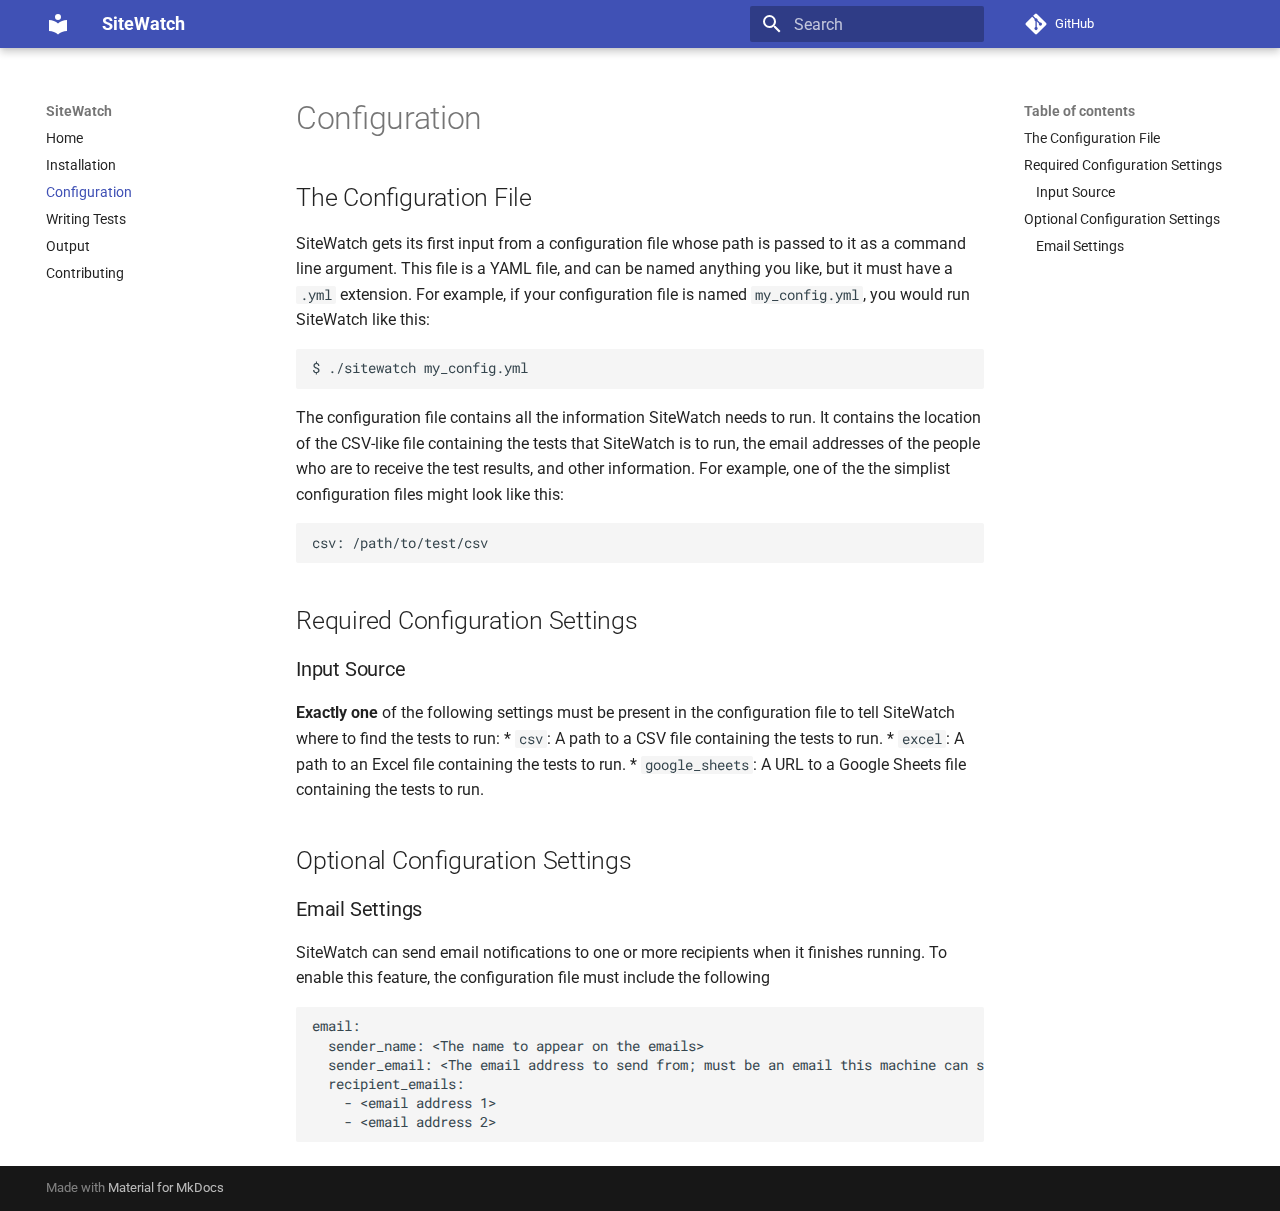
==== configuration/index.html @ 79266479 "Deployed 06c7267 with MkDocs version: 1.4.3" ====
<!doctype html>
<html lang="en" class="no-js">
  <head>
    
      <meta charset="utf-8">
      <meta name="viewport" content="width=device-width,initial-scale=1">
      
        <meta name="description" content="Documentation for SiteWatch">
      
      
      
      
        <link rel="prev" href="../installation/">
      
      
        <link rel="next" href="../writing-test-data/">
      
      <link rel="icon" href="../assets/images/favicon.png">
      <meta name="generator" content="mkdocs-1.4.3, mkdocs-material-9.1.15">
    
    
      
        <title>Configuration - SiteWatch</title>
      
    
    
      <link rel="stylesheet" href="../assets/stylesheets/main.26e3688c.min.css">
      
      

    
    
    
      
        
        
        <link rel="preconnect" href="https://fonts.gstatic.com" crossorigin>
        <link rel="stylesheet" href="https://fonts.googleapis.com/css?family=Roboto:300,300i,400,400i,700,700i%7CRoboto+Mono:400,400i,700,700i&display=fallback">
        <style>:root{--md-text-font:"Roboto";--md-code-font:"Roboto Mono"}</style>
      
    
    
      <link rel="stylesheet" href="../css/extra.css">
    
    <script>__md_scope=new URL("..",location),__md_hash=e=>[...e].reduce((e,_)=>(e<<5)-e+_.charCodeAt(0),0),__md_get=(e,_=localStorage,t=__md_scope)=>JSON.parse(_.getItem(t.pathname+"."+e)),__md_set=(e,_,t=localStorage,a=__md_scope)=>{try{t.setItem(a.pathname+"."+e,JSON.stringify(_))}catch(e){}}</script>
    
      

    
    
    
  </head>
  
  
    <body dir="ltr">
  
    
    
      <script>var palette=__md_get("__palette");if(palette&&"object"==typeof palette.color)for(var key of Object.keys(palette.color))document.body.setAttribute("data-md-color-"+key,palette.color[key])</script>
    
    <input class="md-toggle" data-md-toggle="drawer" type="checkbox" id="__drawer" autocomplete="off">
    <input class="md-toggle" data-md-toggle="search" type="checkbox" id="__search" autocomplete="off">
    <label class="md-overlay" for="__drawer"></label>
    <div data-md-component="skip">
      
        
        <a href="#the-configuration-file" class="md-skip">
          Skip to content
        </a>
      
    </div>
    <div data-md-component="announce">
      
    </div>
    
    
      

  

<header class="md-header md-header--shadow" data-md-component="header">
  <nav class="md-header__inner md-grid" aria-label="Header">
    <a href=".." title="SiteWatch" class="md-header__button md-logo" aria-label="SiteWatch" data-md-component="logo">
      
  
  <svg xmlns="http://www.w3.org/2000/svg" viewBox="0 0 24 24"><path d="M12 8a3 3 0 0 0 3-3 3 3 0 0 0-3-3 3 3 0 0 0-3 3 3 3 0 0 0 3 3m0 3.54C9.64 9.35 6.5 8 3 8v11c3.5 0 6.64 1.35 9 3.54 2.36-2.19 5.5-3.54 9-3.54V8c-3.5 0-6.64 1.35-9 3.54Z"/></svg>

    </a>
    <label class="md-header__button md-icon" for="__drawer">
      <svg xmlns="http://www.w3.org/2000/svg" viewBox="0 0 24 24"><path d="M3 6h18v2H3V6m0 5h18v2H3v-2m0 5h18v2H3v-2Z"/></svg>
    </label>
    <div class="md-header__title" data-md-component="header-title">
      <div class="md-header__ellipsis">
        <div class="md-header__topic">
          <span class="md-ellipsis">
            SiteWatch
          </span>
        </div>
        <div class="md-header__topic" data-md-component="header-topic">
          <span class="md-ellipsis">
            
              Configuration
            
          </span>
        </div>
      </div>
    </div>
    
    
    
      <label class="md-header__button md-icon" for="__search">
        <svg xmlns="http://www.w3.org/2000/svg" viewBox="0 0 24 24"><path d="M9.5 3A6.5 6.5 0 0 1 16 9.5c0 1.61-.59 3.09-1.56 4.23l.27.27h.79l5 5-1.5 1.5-5-5v-.79l-.27-.27A6.516 6.516 0 0 1 9.5 16 6.5 6.5 0 0 1 3 9.5 6.5 6.5 0 0 1 9.5 3m0 2C7 5 5 7 5 9.5S7 14 9.5 14 14 12 14 9.5 12 5 9.5 5Z"/></svg>
      </label>
      <div class="md-search" data-md-component="search" role="dialog">
  <label class="md-search__overlay" for="__search"></label>
  <div class="md-search__inner" role="search">
    <form class="md-search__form" name="search">
      <input type="text" class="md-search__input" name="query" aria-label="Search" placeholder="Search" autocapitalize="off" autocorrect="off" autocomplete="off" spellcheck="false" data-md-component="search-query" required>
      <label class="md-search__icon md-icon" for="__search">
        <svg xmlns="http://www.w3.org/2000/svg" viewBox="0 0 24 24"><path d="M9.5 3A6.5 6.5 0 0 1 16 9.5c0 1.61-.59 3.09-1.56 4.23l.27.27h.79l5 5-1.5 1.5-5-5v-.79l-.27-.27A6.516 6.516 0 0 1 9.5 16 6.5 6.5 0 0 1 3 9.5 6.5 6.5 0 0 1 9.5 3m0 2C7 5 5 7 5 9.5S7 14 9.5 14 14 12 14 9.5 12 5 9.5 5Z"/></svg>
        <svg xmlns="http://www.w3.org/2000/svg" viewBox="0 0 24 24"><path d="M20 11v2H8l5.5 5.5-1.42 1.42L4.16 12l7.92-7.92L13.5 5.5 8 11h12Z"/></svg>
      </label>
      <nav class="md-search__options" aria-label="Search">
        
        <button type="reset" class="md-search__icon md-icon" title="Clear" aria-label="Clear" tabindex="-1">
          <svg xmlns="http://www.w3.org/2000/svg" viewBox="0 0 24 24"><path d="M19 6.41 17.59 5 12 10.59 6.41 5 5 6.41 10.59 12 5 17.59 6.41 19 12 13.41 17.59 19 19 17.59 13.41 12 19 6.41Z"/></svg>
        </button>
      </nav>
      
    </form>
    <div class="md-search__output">
      <div class="md-search__scrollwrap" data-md-scrollfix>
        <div class="md-search-result" data-md-component="search-result">
          <div class="md-search-result__meta">
            Initializing search
          </div>
          <ol class="md-search-result__list" role="presentation"></ol>
        </div>
      </div>
    </div>
  </div>
</div>
    
    
      <div class="md-header__source">
        <a href="https://github.com/digitalutsc/site_watch/tree/gh-pages" title="Go to repository" class="md-source" data-md-component="source">
  <div class="md-source__icon md-icon">
    
    <svg xmlns="http://www.w3.org/2000/svg" viewBox="0 0 448 512"><!--! Font Awesome Free 6.4.0 by @fontawesome - https://fontawesome.com License - https://fontawesome.com/license/free (Icons: CC BY 4.0, Fonts: SIL OFL 1.1, Code: MIT License) Copyright 2023 Fonticons, Inc.--><path d="M439.55 236.05 244 40.45a28.87 28.87 0 0 0-40.81 0l-40.66 40.63 51.52 51.52c27.06-9.14 52.68 16.77 43.39 43.68l49.66 49.66c34.23-11.8 61.18 31 35.47 56.69-26.49 26.49-70.21-2.87-56-37.34L240.22 199v121.85c25.3 12.54 22.26 41.85 9.08 55a34.34 34.34 0 0 1-48.55 0c-17.57-17.6-11.07-46.91 11.25-56v-123c-20.8-8.51-24.6-30.74-18.64-45L142.57 101 8.45 235.14a28.86 28.86 0 0 0 0 40.81l195.61 195.6a28.86 28.86 0 0 0 40.8 0l194.69-194.69a28.86 28.86 0 0 0 0-40.81z"/></svg>
  </div>
  <div class="md-source__repository">
    GitHub
  </div>
</a>
      </div>
    
  </nav>
  
</header>
    
    <div class="md-container" data-md-component="container">
      
      
        
          
        
      
      <main class="md-main" data-md-component="main">
        <div class="md-main__inner md-grid">
          
            
              
              <div class="md-sidebar md-sidebar--primary" data-md-component="sidebar" data-md-type="navigation" >
                <div class="md-sidebar__scrollwrap">
                  <div class="md-sidebar__inner">
                    


<nav class="md-nav md-nav--primary" aria-label="Navigation" data-md-level="0">
  <label class="md-nav__title" for="__drawer">
    <a href=".." title="SiteWatch" class="md-nav__button md-logo" aria-label="SiteWatch" data-md-component="logo">
      
  
  <svg xmlns="http://www.w3.org/2000/svg" viewBox="0 0 24 24"><path d="M12 8a3 3 0 0 0 3-3 3 3 0 0 0-3-3 3 3 0 0 0-3 3 3 3 0 0 0 3 3m0 3.54C9.64 9.35 6.5 8 3 8v11c3.5 0 6.64 1.35 9 3.54 2.36-2.19 5.5-3.54 9-3.54V8c-3.5 0-6.64 1.35-9 3.54Z"/></svg>

    </a>
    SiteWatch
  </label>
  
    <div class="md-nav__source">
      <a href="https://github.com/digitalutsc/site_watch/tree/gh-pages" title="Go to repository" class="md-source" data-md-component="source">
  <div class="md-source__icon md-icon">
    
    <svg xmlns="http://www.w3.org/2000/svg" viewBox="0 0 448 512"><!--! Font Awesome Free 6.4.0 by @fontawesome - https://fontawesome.com License - https://fontawesome.com/license/free (Icons: CC BY 4.0, Fonts: SIL OFL 1.1, Code: MIT License) Copyright 2023 Fonticons, Inc.--><path d="M439.55 236.05 244 40.45a28.87 28.87 0 0 0-40.81 0l-40.66 40.63 51.52 51.52c27.06-9.14 52.68 16.77 43.39 43.68l49.66 49.66c34.23-11.8 61.18 31 35.47 56.69-26.49 26.49-70.21-2.87-56-37.34L240.22 199v121.85c25.3 12.54 22.26 41.85 9.08 55a34.34 34.34 0 0 1-48.55 0c-17.57-17.6-11.07-46.91 11.25-56v-123c-20.8-8.51-24.6-30.74-18.64-45L142.57 101 8.45 235.14a28.86 28.86 0 0 0 0 40.81l195.61 195.6a28.86 28.86 0 0 0 40.8 0l194.69-194.69a28.86 28.86 0 0 0 0-40.81z"/></svg>
  </div>
  <div class="md-source__repository">
    GitHub
  </div>
</a>
    </div>
  
  <ul class="md-nav__list" data-md-scrollfix>
    
      
      
      

  
  
  
    <li class="md-nav__item">
      <a href=".." class="md-nav__link">
        Home
      </a>
    </li>
  

    
      
      
      

  
  
  
    <li class="md-nav__item">
      <a href="../installation/" class="md-nav__link">
        Installation
      </a>
    </li>
  

    
      
      
      

  
  
    
  
  
    <li class="md-nav__item md-nav__item--active">
      
      <input class="md-nav__toggle md-toggle" type="checkbox" id="__toc">
      
      
      
        <label class="md-nav__link md-nav__link--active" for="__toc">
          Configuration
          <span class="md-nav__icon md-icon"></span>
        </label>
      
      <a href="./" class="md-nav__link md-nav__link--active">
        Configuration
      </a>
      
        

<nav class="md-nav md-nav--secondary" aria-label="Table of contents">
  
  
  
  
    <label class="md-nav__title" for="__toc">
      <span class="md-nav__icon md-icon"></span>
      Table of contents
    </label>
    <ul class="md-nav__list" data-md-component="toc" data-md-scrollfix>
      
        <li class="md-nav__item">
  <a href="#the-configuration-file" class="md-nav__link">
    The Configuration File
  </a>
  
</li>
      
        <li class="md-nav__item">
  <a href="#required-configuration-settings" class="md-nav__link">
    Required Configuration Settings
  </a>
  
    <nav class="md-nav" aria-label="Required Configuration Settings">
      <ul class="md-nav__list">
        
          <li class="md-nav__item">
  <a href="#input-source" class="md-nav__link">
    Input Source
  </a>
  
</li>
        
      </ul>
    </nav>
  
</li>
      
        <li class="md-nav__item">
  <a href="#optional-configuration-settings" class="md-nav__link">
    Optional Configuration Settings
  </a>
  
    <nav class="md-nav" aria-label="Optional Configuration Settings">
      <ul class="md-nav__list">
        
          <li class="md-nav__item">
  <a href="#email-settings" class="md-nav__link">
    Email Settings
  </a>
  
</li>
        
      </ul>
    </nav>
  
</li>
      
    </ul>
  
</nav>
      
    </li>
  

    
      
      
      

  
  
  
    <li class="md-nav__item">
      <a href="../writing-test-data/" class="md-nav__link">
        Writing Tests
      </a>
    </li>
  

    
      
      
      

  
  
  
    <li class="md-nav__item">
      <a href="../output/" class="md-nav__link">
        Output
      </a>
    </li>
  

    
      
      
      

  
  
  
    <li class="md-nav__item">
      <a href="../contributing/" class="md-nav__link">
        Contributing
      </a>
    </li>
  

    
  </ul>
</nav>
                  </div>
                </div>
              </div>
            
            
              
              <div class="md-sidebar md-sidebar--secondary" data-md-component="sidebar" data-md-type="toc" >
                <div class="md-sidebar__scrollwrap">
                  <div class="md-sidebar__inner">
                    

<nav class="md-nav md-nav--secondary" aria-label="Table of contents">
  
  
  
  
    <label class="md-nav__title" for="__toc">
      <span class="md-nav__icon md-icon"></span>
      Table of contents
    </label>
    <ul class="md-nav__list" data-md-component="toc" data-md-scrollfix>
      
        <li class="md-nav__item">
  <a href="#the-configuration-file" class="md-nav__link">
    The Configuration File
  </a>
  
</li>
      
        <li class="md-nav__item">
  <a href="#required-configuration-settings" class="md-nav__link">
    Required Configuration Settings
  </a>
  
    <nav class="md-nav" aria-label="Required Configuration Settings">
      <ul class="md-nav__list">
        
          <li class="md-nav__item">
  <a href="#input-source" class="md-nav__link">
    Input Source
  </a>
  
</li>
        
      </ul>
    </nav>
  
</li>
      
        <li class="md-nav__item">
  <a href="#optional-configuration-settings" class="md-nav__link">
    Optional Configuration Settings
  </a>
  
    <nav class="md-nav" aria-label="Optional Configuration Settings">
      <ul class="md-nav__list">
        
          <li class="md-nav__item">
  <a href="#email-settings" class="md-nav__link">
    Email Settings
  </a>
  
</li>
        
      </ul>
    </nav>
  
</li>
      
    </ul>
  
</nav>
                  </div>
                </div>
              </div>
            
          
          
            <div class="md-content" data-md-component="content">
              <article class="md-content__inner md-typeset">
                
                  

  
  


  <h1>Configuration</h1>

<h2 id="the-configuration-file">The Configuration File</h2>
<p>SiteWatch gets its first input from a configuration file whose path is passed to it as a command line argument. This file is a YAML file, and can be named anything you like, but it must have a <code>.yml</code> extension. For example, if your configuration file is named <code>my_config.yml</code>, you would run SiteWatch like this:</p>
<pre><code class="language-bash">$ ./sitewatch my_config.yml
</code></pre>
<p>The configuration file contains all the information SiteWatch needs to run. It contains the location of the CSV-like file containing the tests that SiteWatch is to run, the email addresses of the people who are to receive the test results, and other information. For example, one of the the simplist configuration files might look like this:</p>
<pre><code class="language-yaml">csv: /path/to/test/csv
</code></pre>
<h2 id="required-configuration-settings">Required Configuration Settings</h2>
<h3 id="input-source">Input Source</h3>
<p><strong>Exactly one</strong> of the following settings must be present in the configuration file to tell SiteWatch where to find the tests to run:
* <code>csv</code>: A path to a CSV file containing the tests to run.
* <code>excel</code>: A path to an Excel file containing the tests to run.
* <code>google_sheets</code>: A URL to a Google Sheets file containing the tests to run.</p>
<h2 id="optional-configuration-settings">Optional Configuration Settings</h2>
<h3 id="email-settings">Email Settings</h3>
<p>SiteWatch can send email notifications to one or more recipients when it finishes running. To enable this feature, the configuration file must include the following</p>
<pre><code class="language-yaml">email:
  sender_name: &lt;The name to appear on the emails&gt;
  sender_email: &lt;The email address to send from; must be an email this machine can send from&gt;
  recipient_emails: 
    - &lt;email address 1&gt;
    - &lt;email address 2&gt;
</code></pre>





                
              </article>
            </div>
          
          
        </div>
        
      </main>
      
        <footer class="md-footer">
  
  <div class="md-footer-meta md-typeset">
    <div class="md-footer-meta__inner md-grid">
      <div class="md-copyright">
  
  
    Made with
    <a href="https://squidfunk.github.io/mkdocs-material/" target="_blank" rel="noopener">
      Material for MkDocs
    </a>
  
</div>
      
    </div>
  </div>
</footer>
      
    </div>
    <div class="md-dialog" data-md-component="dialog">
      <div class="md-dialog__inner md-typeset"></div>
    </div>
    
    <script id="__config" type="application/json">{"base": "..", "features": [], "search": "../assets/javascripts/workers/search.208ed371.min.js", "translations": {"clipboard.copied": "Copied to clipboard", "clipboard.copy": "Copy to clipboard", "search.result.more.one": "1 more on this page", "search.result.more.other": "# more on this page", "search.result.none": "No matching documents", "search.result.one": "1 matching document", "search.result.other": "# matching documents", "search.result.placeholder": "Type to start searching", "search.result.term.missing": "Missing", "select.version": "Select version"}}</script>
    
    
      <script src="../assets/javascripts/bundle.b4d07000.min.js"></script>
      
    
  </body>
</html>
---- assets/stylesheets/main.26e3688c.min.css ----
@charset "UTF-8";html{-webkit-text-size-adjust:none;-moz-text-size-adjust:none;text-size-adjust:none;box-sizing:border-box}*,:after,:before{box-sizing:inherit}@media (prefers-reduced-motion){*,:after,:before{transition:none!important}}body{margin:0}a,button,input,label{-webkit-tap-highlight-color:transparent}a{color:inherit;text-decoration:none}hr{border:0;box-sizing:initial;display:block;height:.05rem;overflow:visible;padding:0}small{font-size:80%}sub,sup{line-height:1em}img{border-style:none}table{border-collapse:initial;border-spacing:0}td,th{font-weight:400;vertical-align:top}button{background:#0000;border:0;font-family:inherit;font-size:inherit;margin:0;padding:0}input{border:0;outline:none}:root{--md-primary-fg-color:#4051b5;--md-primary-fg-color--light:#5d6cc0;--md-primary-fg-color--dark:#303fa1;--md-primary-bg-color:#fff;--md-primary-bg-color--light:#ffffffb3;--md-accent-fg-color:#526cfe;--md-accent-fg-color--transparent:#526cfe1a;--md-accent-bg-color:#fff;--md-accent-bg-color--light:#ffffffb3}[data-md-color-scheme=default]{color-scheme:light}[data-md-color-scheme=default] img[src$="#gh-dark-mode-only"],[data-md-color-scheme=default] img[src$="#only-dark"]{display:none}:root,[data-md-color-scheme=default]{--md-default-fg-color:#000000de;--md-default-fg-color--light:#0000008a;--md-default-fg-color--lighter:#00000052;--md-default-fg-color--lightest:#00000012;--md-default-bg-color:#fff;--md-default-bg-color--light:#ffffffb3;--md-default-bg-color--lighter:#ffffff4d;--md-default-bg-color--lightest:#ffffff1f;--md-code-fg-color:#36464e;--md-code-bg-color:#f5f5f5;--md-code-hl-color:#ffff0080;--md-code-hl-number-color:#d52a2a;--md-code-hl-special-color:#db1457;--md-code-hl-function-color:#a846b9;--md-code-hl-constant-color:#6e59d9;--md-code-hl-keyword-color:#3f6ec6;--md-code-hl-string-color:#1c7d4d;--md-code-hl-name-color:var(--md-code-fg-color);--md-code-hl-operator-color:var(--md-default-fg-color--light);--md-code-hl-punctuation-color:var(--md-default-fg-color--light);--md-code-hl-comment-color:var(--md-default-fg-color--light);--md-code-hl-generic-color:var(--md-default-fg-color--light);--md-code-hl-variable-color:var(--md-default-fg-color--light);--md-typeset-color:var(--md-default-fg-color);--md-typeset-a-color:var(--md-primary-fg-color);--md-typeset-mark-color:#ffff0080;--md-typeset-del-color:#f5503d26;--md-typeset-ins-color:#0bd57026;--md-typeset-kbd-color:#fafafa;--md-typeset-kbd-accent-color:#fff;--md-typeset-kbd-border-color:#b8b8b8;--md-typeset-table-color:#0000001f;--md-typeset-table-color--light:rgba(0,0,0,.035);--md-admonition-fg-color:var(--md-default-fg-color);--md-admonition-bg-color:var(--md-default-bg-color);--md-warning-fg-color:#000000de;--md-warning-bg-color:#ff9;--md-footer-fg-color:#fff;--md-footer-fg-color--light:#ffffffb3;--md-footer-fg-color--lighter:#ffffff73;--md-footer-bg-color:#000000de;--md-footer-bg-color--dark:#00000052;--md-shadow-z1:0 0.2rem 0.5rem #0000000d,0 0 0.05rem #0000001a;--md-shadow-z2:0 0.2rem 0.5rem #0000001a,0 0 0.05rem #00000040;--md-shadow-z3:0 0.2rem 0.5rem #0003,0 0 0.05rem #00000059}.md-icon svg{fill:currentcolor;display:block;height:1.2rem;width:1.2rem}body{-webkit-font-smoothing:antialiased;-moz-osx-font-smoothing:grayscale;--md-text-font-family:var(--md-text-font,_),-apple-system,BlinkMacSystemFont,Helvetica,Arial,sans-serif;--md-code-font-family:var(--md-code-font,_),SFMono-Regular,Consolas,Menlo,monospace}aside,body,input{font-feature-settings:"kern","liga";color:var(--md-typeset-color);font-family:var(--md-text-font-family)}code,kbd,pre{font-feature-settings:"kern";font-family:var(--md-code-font-family)}:root{--md-typeset-table-sort-icon:url('data:image/svg+xml;charset=utf-8,<svg xmlns="http://www.w3.org/2000/svg" viewBox="0 0 24 24"><path d="m18 21-4-4h3V7h-3l4-4 4 4h-3v10h3M2 19v-2h10v2M2 13v-2h7v2M2 7V5h4v2H2Z"/></svg>');--md-typeset-table-sort-icon--asc:url('data:image/svg+xml;charset=utf-8,<svg xmlns="http://www.w3.org/2000/svg" viewBox="0 0 24 24"><path d="M19 17h3l-4 4-4-4h3V3h2M2 17h10v2H2M6 5v2H2V5m0 6h7v2H2v-2Z"/></svg>');--md-typeset-table-sort-icon--desc:url('data:image/svg+xml;charset=utf-8,<svg xmlns="http://www.w3.org/2000/svg" viewBox="0 0 24 24"><path d="M19 7h3l-4-4-4 4h3v14h2M2 17h10v2H2M6 5v2H2V5m0 6h7v2H2v-2Z"/></svg>')}.md-typeset{-webkit-print-color-adjust:exact;color-adjust:exact;font-size:.8rem;line-height:1.6}@media print{.md-typeset{font-size:.68rem}}.md-typeset blockquote,.md-typeset dl,.md-typeset figure,.md-typeset ol,.md-typeset pre,.md-typeset ul{margin-bottom:1em;margin-top:1em}.md-typeset h1{color:var(--md-default-fg-color--light);font-size:2em;line-height:1.3;margin:0 0 1.25em}.md-typeset h1,.md-typeset h2{font-weight:300;letter-spacing:-.01em}.md-typeset h2{font-size:1.5625em;line-height:1.4;margin:1.6em 0 .64em}.md-typeset h3{font-size:1.25em;font-weight:400;letter-spacing:-.01em;line-height:1.5;margin:1.6em 0 .8em}.md-typeset h2+h3{margin-top:.8em}.md-typeset h4{font-weight:700;letter-spacing:-.01em;margin:1em 0}.md-typeset h5,.md-typeset h6{color:var(--md-default-fg-color--light);font-size:.8em;font-weight:700;letter-spacing:-.01em;margin:1.25em 0}.md-typeset h5{text-transform:uppercase}.md-typeset hr{border-bottom:.05rem solid var(--md-default-fg-color--lightest);display:flow-root;margin:1.5em 0}.md-typeset a{color:var(--md-typeset-a-color);word-break:break-word}.md-typeset a,.md-typeset a:before{transition:color 125ms}.md-typeset a:focus,.md-typeset a:hover{color:var(--md-accent-fg-color)}.md-typeset a:focus code,.md-typeset a:hover code{background-color:var(--md-accent-fg-color--transparent)}.md-typeset a code{color:currentcolor;transition:background-color 125ms}.md-typeset a.focus-visible{outline-color:var(--md-accent-fg-color);outline-offset:.2rem}.md-typeset code,.md-typeset kbd,.md-typeset pre{color:var(--md-code-fg-color);direction:ltr;font-variant-ligatures:none}@media print{.md-typeset code,.md-typeset kbd,.md-typeset pre{white-space:pre-wrap}}.md-typeset code{background-color:var(--md-code-bg-color);border-radius:.1rem;-webkit-box-decoration-break:clone;box-decoration-break:clone;font-size:.85em;padding:0 .2941176471em;word-break:break-word}.md-typeset code:not(.focus-visible){-webkit-tap-highlight-color:transparent;outline:none}.md-typeset pre{display:flow-root;line-height:1.4;position:relative}.md-typeset pre>code{-webkit-box-decoration-break:slice;box-decoration-break:slice;box-shadow:none;display:block;margin:0;outline-color:var(--md-accent-fg-color);overflow:auto;padding:.7720588235em 1.1764705882em;scrollbar-color:var(--md-default-fg-color--lighter) #0000;scrollbar-width:thin;touch-action:auto;word-break:normal}.md-typeset pre>code:hover{scrollbar-color:var(--md-accent-fg-color) #0000}.md-typeset pre>code::-webkit-scrollbar{height:.2rem;width:.2rem}.md-typeset pre>code::-webkit-scrollbar-thumb{background-color:var(--md-default-fg-color--lighter)}.md-typeset pre>code::-webkit-scrollbar-thumb:hover{background-color:var(--md-accent-fg-color)}.md-typeset kbd{background-color:var(--md-typeset-kbd-color);border-radius:.1rem;box-shadow:0 .1rem 0 .05rem var(--md-typeset-kbd-border-color),0 .1rem 0 var(--md-typeset-kbd-border-color),0 -.1rem .2rem var(--md-typeset-kbd-accent-color) inset;color:var(--md-default-fg-color);display:inline-block;font-size:.75em;padding:0 .6666666667em;vertical-align:text-top;word-break:break-word}.md-typeset mark{background-color:var(--md-typeset-mark-color);-webkit-box-decoration-break:clone;box-decoration-break:clone;color:inherit;word-break:break-word}.md-typeset abbr{border-bottom:.05rem dotted var(--md-default-fg-color--light);cursor:help;text-decoration:none}@media (hover:none){.md-typeset abbr[title]:focus:after,.md-typeset abbr[title]:hover:after{background-color:var(--md-default-fg-color);border-radius:.1rem;box-shadow:var(--md-shadow-z3);color:var(--md-default-bg-color);content:attr(title);font-size:.7rem;left:.8rem;margin-top:2em;padding:.2rem .3rem;position:absolute;right:.8rem}}.md-typeset small{opacity:.75}[dir=ltr] .md-typeset sub,[dir=ltr] .md-typeset sup{margin-left:.078125em}[dir=rtl] .md-typeset sub,[dir=rtl] .md-typeset sup{margin-right:.078125em}[dir=ltr] .md-typeset blockquote{padding-left:.6rem}[dir=rtl] .md-typeset blockquote{padding-right:.6rem}[dir=ltr] .md-typeset blockquote{border-left:.2rem solid var(--md-default-fg-color--lighter)}[dir=rtl] .md-typeset blockquote{border-right:.2rem solid var(--md-default-fg-color--lighter)}.md-typeset blockquote{color:var(--md-default-fg-color--light);margin-left:0;margin-right:0}.md-typeset ul{list-style-type:disc}[dir=ltr] .md-typeset ol,[dir=ltr] .md-typeset ul{margin-left:.625em}[dir=rtl] .md-typeset ol,[dir=rtl] .md-typeset ul{margin-right:.625em}.md-typeset ol,.md-typeset ul{padding:0}.md-typeset ol:not([hidden]),.md-typeset ul:not([hidden]){display:flow-root}.md-typeset ol ol,.md-typeset ul ol{list-style-type:lower-alpha}.md-typeset ol ol ol,.md-typeset ul ol ol{list-style-type:lower-roman}[dir=ltr] .md-typeset ol li,[dir=ltr] .md-typeset ul li{margin-left:1.25em}[dir=rtl] .md-typeset ol li,[dir=rtl] .md-typeset ul li{margin-right:1.25em}.md-typeset ol li,.md-typeset ul li{margin-bottom:.5em}.md-typeset ol li blockquote,.md-typeset ol li p,.md-typeset ul li blockquote,.md-typeset ul li p{margin:.5em 0}.md-typeset ol li:last-child,.md-typeset ul li:last-child{margin-bottom:0}[dir=ltr] .md-typeset ol li ol,[dir=ltr] .md-typeset ol li ul,[dir=ltr] .md-typeset ul li ol,[dir=ltr] .md-typeset ul li ul{margin-left:.625em}[dir=rtl] .md-typeset ol li ol,[dir=rtl] .md-typeset ol li ul,[dir=rtl] .md-typeset ul li ol,[dir=rtl] .md-typeset ul li ul{margin-right:.625em}.md-typeset ol li ol,.md-typeset ol li ul,.md-typeset ul li ol,.md-typeset ul li ul{margin-bottom:.5em;margin-top:.5em}[dir=ltr] .md-typeset dd{margin-left:1.875em}[dir=rtl] .md-typeset dd{margin-right:1.875em}.md-typeset dd{margin-bottom:1.5em;margin-top:1em}.md-typeset img,.md-typeset svg,.md-typeset video{height:auto;max-width:100%}.md-typeset img[align=left]{margin:1em 1em 1em 0}.md-typeset img[align=right]{margin:1em 0 1em 1em}.md-typeset img[align]:only-child{margin-top:0}.md-typeset figure{display:flow-root;margin:1em auto;max-width:100%;text-align:center;width:-webkit-fit-content;width:-moz-fit-content;width:fit-content}.md-typeset figure img{display:block}.md-typeset figcaption{font-style:italic;margin:1em auto;max-width:24rem}.md-typeset iframe{max-width:100%}.md-typeset table:not([class]){background-color:var(--md-default-bg-color);border:.05rem solid var(--md-typeset-table-color);border-radius:.1rem;display:inline-block;font-size:.64rem;max-width:100%;overflow:auto;touch-action:auto}@media print{.md-typeset table:not([class]){display:table}}.md-typeset table:not([class])+*{margin-top:1.5em}.md-typeset table:not([class]) td>:first-child,.md-typeset table:not([class]) th>:first-child{margin-top:0}.md-typeset table:not([class]) td>:last-child,.md-typeset table:not([class]) th>:last-child{margin-bottom:0}.md-typeset table:not([class]) td:not([align]),.md-typeset table:not([class]) th:not([align]){text-align:left}[dir=rtl] .md-typeset table:not([class]) td:not([align]),[dir=rtl] .md-typeset table:not([class]) th:not([align]){text-align:right}.md-typeset table:not([class]) th{font-weight:700;min-width:5rem;padding:.9375em 1.25em;vertical-align:top}.md-typeset table:not([class]) td{border-top:.05rem solid var(--md-typeset-table-color);padding:.9375em 1.25em;vertical-align:top}.md-typeset table:not([class]) tbody tr{transition:background-color 125ms}.md-typeset table:not([class]) tbody tr:hover{background-color:var(--md-typeset-table-color--light);box-shadow:0 .05rem 0 var(--md-default-bg-color) inset}.md-typeset table:not([class]) a{word-break:normal}.md-typeset table th[role=columnheader]{cursor:pointer}[dir=ltr] .md-typeset table th[role=columnheader]:after{margin-left:.5em}[dir=rtl] .md-typeset table th[role=columnheader]:after{margin-right:.5em}.md-typeset table th[role=columnheader]:after{content:"";display:inline-block;height:1.2em;-webkit-mask-image:var(--md-typeset-table-sort-icon);mask-image:var(--md-typeset-table-sort-icon);-webkit-mask-repeat:no-repeat;mask-repeat:no-repeat;-webkit-mask-size:contain;mask-size:contain;transition:background-color 125ms;vertical-align:text-bottom;width:1.2em}.md-typeset table th[role=columnheader]:hover:after{background-color:var(--md-default-fg-color--lighter)}.md-typeset table th[role=columnheader][aria-sort=ascending]:after{background-color:var(--md-default-fg-color--light);-webkit-mask-image:var(--md-typeset-table-sort-icon--asc);mask-image:var(--md-typeset-table-sort-icon--asc)}.md-typeset table th[role=columnheader][aria-sort=descending]:after{background-color:var(--md-default-fg-color--light);-webkit-mask-image:var(--md-typeset-table-sort-icon--desc);mask-image:var(--md-typeset-table-sort-icon--desc)}.md-typeset__scrollwrap{margin:1em -.8rem;overflow-x:auto;touch-action:auto}.md-typeset__table{display:inline-block;margin-bottom:.5em;padding:0 .8rem}@media print{.md-typeset__table{display:block}}html .md-typeset__table table{display:table;margin:0;overflow:hidden;width:100%}@media screen and (max-width:44.9375em){.md-content__inner>pre{margin:1em -.8rem}.md-content__inner>pre code{border-radius:0}}.md-banner{background-color:var(--md-footer-bg-color);color:var(--md-footer-fg-color);overflow:auto}@media print{.md-banner{display:none}}.md-banner--warning{background-color:var(--md-warning-bg-color);color:var(--md-warning-fg-color)}.md-banner__inner{font-size:.7rem;margin:.6rem auto;padding:0 .8rem}[dir=ltr] .md-banner__button{float:right}[dir=rtl] .md-banner__button{float:left}.md-banner__button{color:inherit;cursor:pointer;transition:opacity .25s}.md-banner__button:hover{opacity:.7}html{font-size:125%;height:100%;overflow-x:hidden}@media screen and (min-width:100em){html{font-size:137.5%}}@media screen and (min-width:125em){html{font-size:150%}}body{background-color:var(--md-default-bg-color);display:flex;flex-direction:column;font-size:.5rem;min-height:100%;position:relative;width:100%}@media print{body{display:block}}@media screen and (max-width:59.9375em){body[data-md-scrolllock]{position:fixed}}.md-grid{margin-left:auto;margin-right:auto;max-width:61rem}.md-container{display:flex;flex-direction:column;flex-grow:1}@media print{.md-container{display:block}}.md-main{flex-grow:1}.md-main__inner{display:flex;height:100%;margin-top:1.5rem}.md-ellipsis{overflow:hidden;text-overflow:ellipsis}.md-toggle{display:none}.md-option{height:0;opacity:0;position:absolute;width:0}.md-option:checked+label:not([hidden]){display:block}.md-option.focus-visible+label{outline-color:var(--md-accent-fg-color);outline-style:auto}.md-skip{background-color:var(--md-default-fg-color);border-radius:.1rem;color:var(--md-default-bg-color);font-size:.64rem;margin:.5rem;opacity:0;outline-color:var(--md-accent-fg-color);padding:.3rem .5rem;position:fixed;transform:translateY(.4rem);z-index:-1}.md-skip:focus{opacity:1;transform:translateY(0);transition:transform .25s cubic-bezier(.4,0,.2,1),opacity 175ms 75ms;z-index:10}@page{margin:25mm}:root{--md-clipboard-icon:url('data:image/svg+xml;charset=utf-8,<svg xmlns="http://www.w3.org/2000/svg" viewBox="0 0 24 24"><path d="M19 21H8V7h11m0-2H8a2 2 0 0 0-2 2v14a2 2 0 0 0 2 2h11a2 2 0 0 0 2-2V7a2 2 0 0 0-2-2m-3-4H4a2 2 0 0 0-2 2v14h2V3h12V1Z"/></svg>')}.md-clipboard{border-radius:.1rem;color:var(--md-default-fg-color--lightest);cursor:pointer;height:1.5em;outline-color:var(--md-accent-fg-color);outline-offset:.1rem;position:absolute;right:.5em;top:.5em;transition:color .25s;width:1.5em;z-index:1}@media print{.md-clipboard{display:none}}.md-clipboard:not(.focus-visible){-webkit-tap-highlight-color:transparent;outline:none}:hover>.md-clipboard{color:var(--md-default-fg-color--light)}.md-clipboard:focus,.md-clipboard:hover{color:var(--md-accent-fg-color)}.md-clipboard:after{background-color:currentcolor;content:"";display:block;height:1.125em;margin:0 auto;-webkit-mask-image:var(--md-clipboard-icon);mask-image:var(--md-clipboard-icon);-webkit-mask-position:center;mask-position:center;-webkit-mask-repeat:no-repeat;mask-repeat:no-repeat;-webkit-mask-size:contain;mask-size:contain;width:1.125em}.md-clipboard--inline{cursor:pointer}.md-clipboard--inline code{transition:color .25s,background-color .25s}.md-clipboard--inline:focus code,.md-clipboard--inline:hover code{background-color:var(--md-accent-fg-color--transparent);color:var(--md-accent-fg-color)}@keyframes consent{0%{opacity:0;transform:translateY(100%)}to{opacity:1;transform:translateY(0)}}@keyframes overlay{0%{opacity:0}to{opacity:1}}.md-consent__overlay{animation:overlay .25s both;-webkit-backdrop-filter:blur(.1rem);backdrop-filter:blur(.1rem);background-color:#0000008a;height:100%;opacity:1;position:fixed;top:0;width:100%;z-index:5}.md-consent__inner{animation:consent .5s cubic-bezier(.1,.7,.1,1) both;background-color:var(--md-default-bg-color);border:0;border-radius:.1rem;bottom:0;box-shadow:0 0 .2rem #0000001a,0 .2rem .4rem #0003;max-height:100%;overflow:auto;padding:0;position:fixed;width:100%;z-index:5}.md-consent__form{padding:.8rem}.md-consent__settings{display:none;margin:1em 0}input:checked+.md-consent__settings{display:block}.md-consent__controls{margin-bottom:.8rem}.md-typeset .md-consent__controls .md-button{display:inline}@media screen and (max-width:44.9375em){.md-typeset .md-consent__controls .md-button{display:block;margin-top:.4rem;text-align:center;width:100%}}.md-consent label{cursor:pointer}.md-content{flex-grow:1;min-width:0}.md-content__inner{margin:0 .8rem 1.2rem;padding-top:.6rem}@media screen and (min-width:76.25em){[dir=ltr] .md-sidebar--primary:not([hidden])~.md-content>.md-content__inner{margin-left:1.2rem}[dir=ltr] .md-sidebar--secondary:not([hidden])~.md-content>.md-content__inner,[dir=rtl] .md-sidebar--primary:not([hidden])~.md-content>.md-content__inner{margin-right:1.2rem}[dir=rtl] .md-sidebar--secondary:not([hidden])~.md-content>.md-content__inner{margin-left:1.2rem}}.md-content__inner:before{content:"";display:block;height:.4rem}.md-content__inner>:last-child{margin-bottom:0}[dir=ltr] .md-content__button{float:right}[dir=rtl] .md-content__button{float:left}[dir=ltr] .md-content__button{margin-left:.4rem}[dir=rtl] .md-content__button{margin-right:.4rem}.md-content__button{margin:.4rem 0;padding:0}@media print{.md-content__button{display:none}}.md-typeset .md-content__button{color:var(--md-default-fg-color--lighter)}.md-content__button svg{display:inline;vertical-align:top}[dir=rtl] .md-content__button svg{transform:scaleX(-1)}[dir=ltr] .md-dialog{right:.8rem}[dir=rtl] .md-dialog{left:.8rem}.md-dialog{background-color:var(--md-default-fg-color);border-radius:.1rem;bottom:.8rem;box-shadow:var(--md-shadow-z3);min-width:11.1rem;opacity:0;padding:.4rem .6rem;pointer-events:none;position:fixed;transform:translateY(100%);transition:transform 0ms .4s,opacity .4s;z-index:4}@media print{.md-dialog{display:none}}.md-dialog--active{opacity:1;pointer-events:auto;transform:translateY(0);transition:transform .4s cubic-bezier(.075,.85,.175,1),opacity .4s}.md-dialog__inner{color:var(--md-default-bg-color);font-size:.7rem}.md-feedback{margin:2em 0 1em;text-align:center}.md-feedback fieldset{border:none;margin:0;padding:0}.md-feedback__title{font-weight:700;margin:1em auto}.md-feedback__inner{position:relative}.md-feedback__list{align-content:baseline;display:flex;flex-wrap:wrap;justify-content:center;position:relative}.md-feedback__list:hover .md-icon:not(:disabled){color:var(--md-default-fg-color--lighter)}:disabled .md-feedback__list{min-height:1.8rem}.md-feedback__icon{color:var(--md-default-fg-color--light);cursor:pointer;flex-shrink:0;margin:0 .1rem;transition:color 125ms}.md-feedback__icon:not(:disabled).md-icon:hover{color:var(--md-accent-fg-color)}.md-feedback__icon:disabled{color:var(--md-default-fg-color--lightest);pointer-events:none}.md-feedback__note{opacity:0;position:relative;transform:translateY(.4rem);transition:transform .4s cubic-bezier(.1,.7,.1,1),opacity .15s}.md-feedback__note>*{margin:0 auto;max-width:16rem}:disabled .md-feedback__note{opacity:1;transform:translateY(0)}.md-footer{background-color:var(--md-footer-bg-color);color:var(--md-footer-fg-color)}@media print{.md-footer{display:none}}.md-footer__inner{justify-content:space-between;overflow:auto;padding:.2rem}.md-footer__inner:not([hidden]){display:flex}.md-footer__link{align-items:end;display:flex;flex-grow:0.01;margin-bottom:.4rem;margin-top:1rem;max-width:100%;outline-color:var(--md-accent-fg-color);overflow:hidden;transition:opacity .25s}.md-footer__link:focus,.md-footer__link:hover{opacity:.7}[dir=rtl] .md-footer__link svg{transform:scaleX(-1)}@media screen and (max-width:44.9375em){.md-footer__link--prev{flex-shrink:0}.md-footer__link--prev .md-footer__title{display:none}}[dir=ltr] .md-footer__link--next{margin-left:auto}[dir=rtl] .md-footer__link--next{margin-right:auto}.md-footer__link--next{text-align:right}[dir=rtl] .md-footer__link--next{text-align:left}.md-footer__title{flex-grow:1;font-size:.9rem;margin-bottom:.7rem;max-width:calc(100% - 2.4rem);padding:0 1rem;white-space:nowrap}.md-footer__button{margin:.2rem;padding:.4rem}.md-footer__direction{font-size:.64rem;opacity:.7}.md-footer-meta{background-color:var(--md-footer-bg-color--dark)}.md-footer-meta__inner{display:flex;flex-wrap:wrap;justify-content:space-between;padding:.2rem}html .md-footer-meta.md-typeset a{color:var(--md-footer-fg-color--light)}html .md-footer-meta.md-typeset a:focus,html .md-footer-meta.md-typeset a:hover{color:var(--md-footer-fg-color)}.md-copyright{color:var(--md-footer-fg-color--lighter);font-size:.64rem;margin:auto .6rem;padding:.4rem 0;width:100%}@media screen and (min-width:45em){.md-copyright{width:auto}}.md-copyright__highlight{color:var(--md-footer-fg-color--light)}.md-social{margin:0 .4rem;padding:.2rem 0 .6rem}@media screen and (min-width:45em){.md-social{padding:.6rem 0}}.md-social__link{display:inline-block;height:1.6rem;text-align:center;width:1.6rem}.md-social__link:before{line-height:1.9}.md-social__link svg{fill:currentcolor;max-height:.8rem;vertical-align:-25%}.md-typeset .md-button{border:.1rem solid;border-radius:.1rem;color:var(--md-primary-fg-color);cursor:pointer;display:inline-block;font-weight:700;padding:.625em 2em;transition:color 125ms,background-color 125ms,border-color 125ms}.md-typeset .md-button--primary{background-color:var(--md-primary-fg-color);border-color:var(--md-primary-fg-color);color:var(--md-primary-bg-color)}.md-typeset .md-button:focus,.md-typeset .md-button:hover{background-color:var(--md-accent-fg-color);border-color:var(--md-accent-fg-color);color:var(--md-accent-bg-color)}[dir=ltr] .md-typeset .md-input{border-top-left-radius:.1rem}[dir=ltr] .md-typeset .md-input,[dir=rtl] .md-typeset .md-input{border-top-right-radius:.1rem}[dir=rtl] .md-typeset .md-input{border-top-left-radius:.1rem}.md-typeset .md-input{border-bottom:.1rem solid var(--md-default-fg-color--lighter);box-shadow:var(--md-shadow-z1);font-size:.8rem;height:1.8rem;padding:0 .6rem;transition:border .25s,box-shadow .25s}.md-typeset .md-input:focus,.md-typeset .md-input:hover{border-bottom-color:var(--md-accent-fg-color);box-shadow:var(--md-shadow-z2)}.md-typeset .md-input--stretch{width:100%}.md-header{background-color:var(--md-primary-fg-color);box-shadow:0 0 .2rem #0000,0 .2rem .4rem #0000;color:var(--md-primary-bg-color);display:block;left:0;position:sticky;right:0;top:0;z-index:4}@media print{.md-header{display:none}}.md-header[hidden]{transform:translateY(-100%);transition:transform .25s cubic-bezier(.8,0,.6,1),box-shadow .25s}.md-header--shadow{box-shadow:0 0 .2rem #0000001a,0 .2rem .4rem #0003;transition:transform .25s cubic-bezier(.1,.7,.1,1),box-shadow .25s}.md-header__inner{align-items:center;display:flex;padding:0 .2rem}.md-header__button{color:currentcolor;cursor:pointer;margin:.2rem;outline-color:var(--md-accent-fg-color);padding:.4rem;position:relative;transition:opacity .25s;vertical-align:middle;z-index:1}.md-header__button:hover{opacity:.7}.md-header__button:not([hidden]){display:inline-block}.md-header__button:not(.focus-visible){-webkit-tap-highlight-color:transparent;outline:none}.md-header__button.md-logo{margin:.2rem;padding:.4rem}@media screen and (max-width:76.1875em){.md-header__button.md-logo{display:none}}.md-header__button.md-logo img,.md-header__button.md-logo svg{fill:currentcolor;display:block;height:1.2rem;width:auto}@media screen and (min-width:60em){.md-header__button[for=__search]{display:none}}.no-js .md-header__button[for=__search]{display:none}[dir=rtl] .md-header__button[for=__search] svg{transform:scaleX(-1)}@media screen and (min-width:76.25em){.md-header__button[for=__drawer]{display:none}}.md-header__topic{display:flex;max-width:100%;position:absolute;transition:transform .4s cubic-bezier(.1,.7,.1,1),opacity .15s;white-space:nowrap}.md-header__topic+.md-header__topic{opacity:0;pointer-events:none;transform:translateX(1.25rem);transition:transform .4s cubic-bezier(1,.7,.1,.1),opacity .15s;z-index:-1}[dir=rtl] .md-header__topic+.md-header__topic{transform:translateX(-1.25rem)}.md-header__topic:first-child{font-weight:700}[dir=ltr] .md-header__title{margin-left:1rem}[dir=rtl] .md-header__title{margin-right:1rem}[dir=ltr] .md-header__title{margin-right:.4rem}[dir=rtl] .md-header__title{margin-left:.4rem}.md-header__title{flex-grow:1;font-size:.9rem;height:2.4rem;line-height:2.4rem}.md-header__title--active .md-header__topic{opacity:0;pointer-events:none;transform:translateX(-1.25rem);transition:transform .4s cubic-bezier(1,.7,.1,.1),opacity .15s;z-index:-1}[dir=rtl] .md-header__title--active .md-header__topic{transform:translateX(1.25rem)}.md-header__title--active .md-header__topic+.md-header__topic{opacity:1;pointer-events:auto;transform:translateX(0);transition:transform .4s cubic-bezier(.1,.7,.1,1),opacity .15s;z-index:0}.md-header__title>.md-header__ellipsis{height:100%;position:relative;width:100%}.md-header__option{display:flex;flex-shrink:0;max-width:100%;transition:max-width 0ms .25s,opacity .25s .25s;white-space:nowrap}[data-md-toggle=search]:checked~.md-header .md-header__option{max-width:0;opacity:0;transition:max-width 0ms,opacity 0ms}.md-header__source{display:none}@media screen and (min-width:60em){[dir=ltr] .md-header__source{margin-left:1rem}[dir=rtl] .md-header__source{margin-right:1rem}.md-header__source{display:block;max-width:11.7rem;width:11.7rem}}@media screen and (min-width:76.25em){[dir=ltr] .md-header__source{margin-left:1.4rem}[dir=rtl] .md-header__source{margin-right:1.4rem}}:root{--md-nav-icon--prev:url('data:image/svg+xml;charset=utf-8,<svg xmlns="http://www.w3.org/2000/svg" viewBox="0 0 24 24"><path d="M20 11v2H8l5.5 5.5-1.42 1.42L4.16 12l7.92-7.92L13.5 5.5 8 11h12Z"/></svg>');--md-nav-icon--next:url('data:image/svg+xml;charset=utf-8,<svg xmlns="http://www.w3.org/2000/svg" viewBox="0 0 24 24"><path d="M8.59 16.58 13.17 12 8.59 7.41 10 6l6 6-6 6-1.41-1.42Z"/></svg>');--md-toc-icon:url('data:image/svg+xml;charset=utf-8,<svg xmlns="http://www.w3.org/2000/svg" viewBox="0 0 24 24"><path d="M3 9h14V7H3v2m0 4h14v-2H3v2m0 4h14v-2H3v2m16 0h2v-2h-2v2m0-10v2h2V7h-2m0 6h2v-2h-2v2Z"/></svg>')}.md-nav{font-size:.7rem;line-height:1.3}.md-nav__title{color:var(--md-default-fg-color--light);display:block;font-weight:700;overflow:hidden;padding:0 .6rem;text-overflow:ellipsis}.md-nav__title .md-nav__button{display:none}.md-nav__title .md-nav__button img{height:100%;width:auto}.md-nav__title .md-nav__button.md-logo img,.md-nav__title .md-nav__button.md-logo svg{fill:currentcolor;display:block;height:2.4rem;max-width:100%;object-fit:contain;width:auto}.md-nav__list{list-style:none;margin:0;padding:0}.md-nav__item{padding:0 .6rem}[dir=ltr] .md-nav__item .md-nav__item{padding-right:0}[dir=rtl] .md-nav__item .md-nav__item{padding-left:0}.md-nav__link{align-items:center;cursor:pointer;display:flex;justify-content:space-between;margin-top:.625em;overflow:hidden;scroll-snap-align:start;text-overflow:ellipsis;transition:color 125ms}.md-nav__link--passed{color:var(--md-default-fg-color--light)}.md-nav__item .md-nav__link--active{color:var(--md-typeset-a-color)}.md-nav__item .md-nav__link--index [href]{width:100%}.md-nav__link:focus,.md-nav__link:hover{color:var(--md-accent-fg-color)}.md-nav__link.focus-visible{outline-color:var(--md-accent-fg-color);outline-offset:.2rem}.md-nav--primary .md-nav__link[for=__toc]{display:none}.md-nav--primary .md-nav__link[for=__toc] .md-icon:after{background-color:currentcolor;display:block;height:100%;-webkit-mask-image:var(--md-toc-icon);mask-image:var(--md-toc-icon);width:100%}.md-nav--primary .md-nav__link[for=__toc]~.md-nav{display:none}.md-nav__link>*{cursor:pointer;display:flex}.md-nav__icon{flex-shrink:0}.md-nav__source{display:none}@media screen and (max-width:76.1875em){.md-nav--primary,.md-nav--primary .md-nav{background-color:var(--md-default-bg-color);display:flex;flex-direction:column;height:100%;left:0;position:absolute;right:0;top:0;z-index:1}.md-nav--primary .md-nav__item,.md-nav--primary .md-nav__title{font-size:.8rem;line-height:1.5}.md-nav--primary .md-nav__title{background-color:var(--md-default-fg-color--lightest);color:var(--md-default-fg-color--light);cursor:pointer;height:5.6rem;line-height:2.4rem;padding:3rem .8rem .2rem;position:relative;white-space:nowrap}[dir=ltr] .md-nav--primary .md-nav__title .md-nav__icon{left:.4rem}[dir=rtl] .md-nav--primary .md-nav__title .md-nav__icon{right:.4rem}.md-nav--primary .md-nav__title .md-nav__icon{display:block;height:1.2rem;margin:.2rem;position:absolute;top:.4rem;width:1.2rem}.md-nav--primary .md-nav__title .md-nav__icon:after{background-color:currentcolor;content:"";display:block;height:100%;-webkit-mask-image:var(--md-nav-icon--prev);mask-image:var(--md-nav-icon--prev);-webkit-mask-position:center;mask-position:center;-webkit-mask-repeat:no-repeat;mask-repeat:no-repeat;-webkit-mask-size:contain;mask-size:contain;width:100%}.md-nav--primary .md-nav__title~.md-nav__list{background-color:var(--md-default-bg-color);box-shadow:0 .05rem 0 var(--md-default-fg-color--lightest) inset;overflow-y:auto;scroll-snap-type:y mandatory;touch-action:pan-y}.md-nav--primary .md-nav__title~.md-nav__list>:first-child{border-top:0}.md-nav--primary .md-nav__title[for=__drawer]{background-color:var(--md-primary-fg-color);color:var(--md-primary-bg-color);font-weight:700}.md-nav--primary .md-nav__title .md-logo{display:block;left:.2rem;margin:.2rem;padding:.4rem;position:absolute;right:.2rem;top:.2rem}.md-nav--primary .md-nav__list{flex:1}.md-nav--primary .md-nav__item{border-top:.05rem solid var(--md-default-fg-color--lightest);padding:0}.md-nav--primary .md-nav__item--active>.md-nav__link{color:var(--md-typeset-a-color)}.md-nav--primary .md-nav__item--active>.md-nav__link:focus,.md-nav--primary .md-nav__item--active>.md-nav__link:hover{color:var(--md-accent-fg-color)}.md-nav--primary .md-nav__link{margin-top:0;padding:.6rem .8rem}[dir=ltr] .md-nav--primary .md-nav__link .md-nav__icon{margin-right:-.2rem}[dir=rtl] .md-nav--primary .md-nav__link .md-nav__icon{margin-left:-.2rem}.md-nav--primary .md-nav__link .md-nav__icon{font-size:1.2rem;height:1.2rem;width:1.2rem}.md-nav--primary .md-nav__link .md-nav__icon:after{background-color:currentcolor;content:"";display:block;height:100%;-webkit-mask-image:var(--md-nav-icon--next);mask-image:var(--md-nav-icon--next);-webkit-mask-position:center;mask-position:center;-webkit-mask-repeat:no-repeat;mask-repeat:no-repeat;-webkit-mask-size:contain;mask-size:contain;width:100%}[dir=rtl] .md-nav--primary .md-nav__icon:after{transform:scale(-1)}.md-nav--primary .md-nav--secondary .md-nav{background-color:initial;position:static}[dir=ltr] .md-nav--primary .md-nav--secondary .md-nav .md-nav__link{padding-left:1.4rem}[dir=rtl] .md-nav--primary .md-nav--secondary .md-nav .md-nav__link{padding-right:1.4rem}[dir=ltr] .md-nav--primary .md-nav--secondary .md-nav .md-nav .md-nav__link{padding-left:2rem}[dir=rtl] .md-nav--primary .md-nav--secondary .md-nav .md-nav .md-nav__link{padding-right:2rem}[dir=ltr] .md-nav--primary .md-nav--secondary .md-nav .md-nav .md-nav .md-nav__link{padding-left:2.6rem}[dir=rtl] .md-nav--primary .md-nav--secondary .md-nav .md-nav .md-nav .md-nav__link{padding-right:2.6rem}[dir=ltr] .md-nav--primary .md-nav--secondary .md-nav .md-nav .md-nav .md-nav .md-nav__link{padding-left:3.2rem}[dir=rtl] .md-nav--primary .md-nav--secondary .md-nav .md-nav .md-nav .md-nav .md-nav__link{padding-right:3.2rem}.md-nav--secondary{background-color:initial}.md-nav__toggle~.md-nav{display:flex;opacity:0;transform:translateX(100%);transition:transform .25s cubic-bezier(.8,0,.6,1),opacity 125ms 50ms}[dir=rtl] .md-nav__toggle~.md-nav{transform:translateX(-100%)}.md-nav__toggle:checked~.md-nav{opacity:1;transform:translateX(0);transition:transform .25s cubic-bezier(.4,0,.2,1),opacity 125ms 125ms}.md-nav__toggle:checked~.md-nav>.md-nav__list{-webkit-backface-visibility:hidden;backface-visibility:hidden}}@media screen and (max-width:59.9375em){.md-nav--primary .md-nav__link[for=__toc]{display:flex}.md-nav--primary .md-nav__link[for=__toc] .md-icon:after{content:""}.md-nav--primary .md-nav__link[for=__toc]+.md-nav__link{display:none}.md-nav--primary .md-nav__link[for=__toc]~.md-nav{display:flex}.md-nav__source{background-color:var(--md-primary-fg-color--dark);color:var(--md-primary-bg-color);display:block;padding:0 .2rem}}@media screen and (min-width:60em) and (max-width:76.1875em){.md-nav--integrated .md-nav__link[for=__toc]{display:flex}.md-nav--integrated .md-nav__link[for=__toc] .md-icon:after{content:""}.md-nav--integrated .md-nav__link[for=__toc]+.md-nav__link{display:none}.md-nav--integrated .md-nav__link[for=__toc]~.md-nav{display:flex}}@media screen and (min-width:60em){.md-nav--secondary .md-nav__title{background:var(--md-default-bg-color);box-shadow:0 0 .4rem .4rem var(--md-default-bg-color);position:sticky;top:0;z-index:1}.md-nav--secondary .md-nav__title[for=__toc]{scroll-snap-align:start}.md-nav--secondary .md-nav__title .md-nav__icon{display:none}}@media screen and (min-width:76.25em){.md-nav{transition:max-height .25s cubic-bezier(.86,0,.07,1)}.md-nav--primary .md-nav__title{background:var(--md-default-bg-color);box-shadow:0 0 .4rem .4rem var(--md-default-bg-color);position:sticky;top:0;z-index:1}.md-nav--primary .md-nav__title[for=__drawer]{scroll-snap-align:start}.md-nav--primary .md-nav__title .md-nav__icon,.md-nav__toggle~.md-nav{display:none}.md-nav__toggle:checked~.md-nav,.md-nav__toggle:indeterminate~.md-nav{display:block}.md-nav__item--nested>.md-nav>.md-nav__title{display:none}.md-nav__item--section{display:block;margin:1.25em 0}.md-nav__item--section:last-child{margin-bottom:0}.md-nav__item--section>.md-nav__link{font-weight:700;pointer-events:none}.md-nav__item--section>.md-nav__link[for]{color:var(--md-default-fg-color--light)}.md-nav__item--section>.md-nav__link--index [href]{pointer-events:auto}.md-nav__item--section>.md-nav__link .md-nav__icon{display:none}.md-nav__item--section>.md-nav{display:block}.md-nav__item--section>.md-nav>.md-nav__list>.md-nav__item{padding:0}.md-nav__icon{border-radius:100%;height:.9rem;transition:background-color .25s;width:.9rem}.md-nav__icon:hover{background-color:var(--md-accent-fg-color--transparent)}.md-nav__icon:after{background-color:currentcolor;border-radius:100%;content:"";display:inline-block;height:100%;-webkit-mask-image:var(--md-nav-icon--next);mask-image:var(--md-nav-icon--next);-webkit-mask-position:center;mask-position:center;-webkit-mask-repeat:no-repeat;mask-repeat:no-repeat;-webkit-mask-size:contain;mask-size:contain;transition:transform .25s;vertical-align:-.1rem;width:100%}[dir=rtl] .md-nav__icon:after{transform:rotate(180deg)}.md-nav__item--nested .md-nav__toggle:checked~.md-nav__link .md-nav__icon:after,.md-nav__item--nested .md-nav__toggle:indeterminate~.md-nav__link .md-nav__icon:after{transform:rotate(90deg)}.md-nav--lifted>.md-nav__list>.md-nav__item,.md-nav--lifted>.md-nav__list>.md-nav__item--nested,.md-nav--lifted>.md-nav__title{display:none}.md-nav--lifted>.md-nav__list>.md-nav__item--active{display:block;padding:0}.md-nav--lifted>.md-nav__list>.md-nav__item--active>.md-nav__link{background:var(--md-default-bg-color);box-shadow:0 0 .4rem .4rem var(--md-default-bg-color);font-weight:700;margin-top:0;padding:0 .6rem;position:sticky;top:0;z-index:1}.md-nav--lifted>.md-nav__list>.md-nav__item--active>.md-nav__link:not(.md-nav__link--index){pointer-events:none}.md-nav--lifted>.md-nav__list>.md-nav__item--active>.md-nav__link .md-nav__icon{display:none}.md-nav--lifted>.md-nav__list>.md-nav__item>[for]{color:var(--md-default-fg-color--light)}.md-nav--lifted .md-nav[data-md-level="1"]{display:block}[dir=ltr] .md-nav--lifted .md-nav[data-md-level="1"]>.md-nav__list>.md-nav__item{padding-right:.6rem}[dir=rtl] .md-nav--lifted .md-nav[data-md-level="1"]>.md-nav__list>.md-nav__item{padding-left:.6rem}.md-nav--integrated>.md-nav__list>.md-nav__item--active:not(.md-nav__item--nested){padding:0 .6rem}.md-nav--integrated>.md-nav__list>.md-nav__item--active:not(.md-nav__item--nested)>.md-nav__link{padding:0}[dir=ltr] .md-nav--integrated>.md-nav__list>.md-nav__item--active .md-nav--secondary{border-left:.05rem solid var(--md-primary-fg-color)}[dir=rtl] .md-nav--integrated>.md-nav__list>.md-nav__item--active .md-nav--secondary{border-right:.05rem solid var(--md-primary-fg-color)}.md-nav--integrated>.md-nav__list>.md-nav__item--active .md-nav--secondary{display:block;margin-bottom:1.25em}.md-nav--integrated>.md-nav__list>.md-nav__item--active .md-nav--secondary>.md-nav__title{display:none}}:root{--md-search-result-icon:url('data:image/svg+xml;charset=utf-8,<svg xmlns="http://www.w3.org/2000/svg" viewBox="0 0 24 24"><path d="M14 2H6a2 2 0 0 0-2 2v16a2 2 0 0 0 2 2h7c-.41-.25-.8-.56-1.14-.9-.33-.33-.61-.7-.86-1.1H6V4h7v5h5v1.18c.71.16 1.39.43 2 .82V8l-6-6m6.31 16.9c1.33-2.11.69-4.9-1.4-6.22-2.11-1.33-4.91-.68-6.22 1.4-1.34 2.11-.69 4.89 1.4 6.22 1.46.93 3.32.93 4.79.02L22 23.39 23.39 22l-3.08-3.1m-3.81.1a2.5 2.5 0 0 1-2.5-2.5 2.5 2.5 0 0 1 2.5-2.5 2.5 2.5 0 0 1 2.5 2.5 2.5 2.5 0 0 1-2.5 2.5Z"/></svg>')}.md-search{position:relative}@media screen and (min-width:60em){.md-search{padding:.2rem 0}}.no-js .md-search{display:none}.md-search__overlay{opacity:0;z-index:1}@media screen and (max-width:59.9375em){[dir=ltr] .md-search__overlay{left:-2.2rem}[dir=rtl] .md-search__overlay{right:-2.2rem}.md-search__overlay{background-color:var(--md-default-bg-color);border-radius:1rem;height:2rem;overflow:hidden;pointer-events:none;position:absolute;top:-1rem;transform-origin:center;transition:transform .3s .1s,opacity .2s .2s;width:2rem}[data-md-toggle=search]:checked~.md-header .md-search__overlay{opacity:1;transition:transform .4s,opacity .1s}}@media screen and (min-width:60em){[dir=ltr] .md-search__overlay{left:0}[dir=rtl] .md-search__overlay{right:0}.md-search__overlay{background-color:#0000008a;cursor:pointer;height:0;position:fixed;top:0;transition:width 0ms .25s,height 0ms .25s,opacity .25s;width:0}[data-md-toggle=search]:checked~.md-header .md-search__overlay{height:200vh;opacity:1;transition:width 0ms,height 0ms,opacity .25s;width:100%}}@media screen and (max-width:29.9375em){[data-md-toggle=search]:checked~.md-header .md-search__overlay{transform:scale(45)}}@media screen and (min-width:30em) and (max-width:44.9375em){[data-md-toggle=search]:checked~.md-header .md-search__overlay{transform:scale(60)}}@media screen and (min-width:45em) and (max-width:59.9375em){[data-md-toggle=search]:checked~.md-header .md-search__overlay{transform:scale(75)}}.md-search__inner{-webkit-backface-visibility:hidden;backface-visibility:hidden}@media screen and (max-width:59.9375em){[dir=ltr] .md-search__inner{left:0}[dir=rtl] .md-search__inner{right:0}.md-search__inner{height:0;opacity:0;overflow:hidden;position:fixed;top:0;transform:translateX(5%);transition:width 0ms .3s,height 0ms .3s,transform .15s cubic-bezier(.4,0,.2,1) .15s,opacity .15s .15s;width:0;z-index:2}[dir=rtl] .md-search__inner{transform:translateX(-5%)}[data-md-toggle=search]:checked~.md-header .md-search__inner{height:100%;opacity:1;transform:translateX(0);transition:width 0ms 0ms,height 0ms 0ms,transform .15s cubic-bezier(.1,.7,.1,1) .15s,opacity .15s .15s;width:100%}}@media screen and (min-width:60em){[dir=ltr] .md-search__inner{float:right}[dir=rtl] .md-search__inner{float:left}.md-search__inner{padding:.1rem 0;position:relative;transition:width .25s cubic-bezier(.1,.7,.1,1);width:11.7rem}}@media screen and (min-width:60em) and (max-width:76.1875em){[data-md-toggle=search]:checked~.md-header .md-search__inner{width:23.4rem}}@media screen and (min-width:76.25em){[data-md-toggle=search]:checked~.md-header .md-search__inner{width:34.4rem}}.md-search__form{background-color:var(--md-default-bg-color);box-shadow:0 0 .6rem #0000;height:2.4rem;position:relative;transition:color .25s,background-color .25s;z-index:2}@media screen and (min-width:60em){.md-search__form{background-color:#00000042;border-radius:.1rem;height:1.8rem}.md-search__form:hover{background-color:#ffffff1f}}[data-md-toggle=search]:checked~.md-header .md-search__form{background-color:var(--md-default-bg-color);border-radius:.1rem .1rem 0 0;box-shadow:0 0 .6rem #00000012;color:var(--md-default-fg-color)}[dir=ltr] .md-search__input{padding-left:3.6rem;padding-right:2.2rem}[dir=rtl] .md-search__input{padding-left:2.2rem;padding-right:3.6rem}.md-search__input{background:#0000;font-size:.9rem;height:100%;position:relative;text-overflow:ellipsis;width:100%;z-index:2}.md-search__input::placeholder{transition:color .25s}.md-search__input::placeholder,.md-search__input~.md-search__icon{color:var(--md-default-fg-color--light)}.md-search__input::-ms-clear{display:none}@media screen and (max-width:59.9375em){.md-search__input{font-size:.9rem;height:2.4rem;width:100%}}@media screen and (min-width:60em){[dir=ltr] .md-search__input{padding-left:2.2rem}[dir=rtl] .md-search__input{padding-right:2.2rem}.md-search__input{color:inherit;font-size:.8rem}.md-search__input::placeholder{color:var(--md-primary-bg-color--light)}.md-search__input+.md-search__icon{color:var(--md-primary-bg-color)}[data-md-toggle=search]:checked~.md-header .md-search__input{text-overflow:clip}[data-md-toggle=search]:checked~.md-header .md-search__input+.md-search__icon{color:var(--md-default-fg-color--light)}[data-md-toggle=search]:checked~.md-header .md-search__input::placeholder{color:#0000}}.md-search__icon{cursor:pointer;display:inline-block;height:1.2rem;transition:color .25s,opacity .25s;width:1.2rem}.md-search__icon:hover{opacity:.7}[dir=ltr] .md-search__icon[for=__search]{left:.5rem}[dir=rtl] .md-search__icon[for=__search]{right:.5rem}.md-search__icon[for=__search]{position:absolute;top:.3rem;z-index:2}[dir=rtl] .md-search__icon[for=__search] svg{transform:scaleX(-1)}@media screen and (max-width:59.9375em){[dir=ltr] .md-search__icon[for=__search]{left:.8rem}[dir=rtl] .md-search__icon[for=__search]{right:.8rem}.md-search__icon[for=__search]{top:.6rem}.md-search__icon[for=__search] svg:first-child{display:none}}@media screen and (min-width:60em){.md-search__icon[for=__search]{pointer-events:none}.md-search__icon[for=__search] svg:last-child{display:none}}[dir=ltr] .md-search__options{right:.5rem}[dir=rtl] .md-search__options{left:.5rem}.md-search__options{pointer-events:none;position:absolute;top:.3rem;z-index:2}@media screen and (max-width:59.9375em){[dir=ltr] .md-search__options{right:.8rem}[dir=rtl] .md-search__options{left:.8rem}.md-search__options{top:.6rem}}[dir=ltr] .md-search__options>.md-icon{margin-left:.2rem}[dir=rtl] .md-search__options>.md-icon{margin-right:.2rem}.md-search__options>.md-icon{color:var(--md-default-fg-color--light);opacity:0;transform:scale(.75);transition:transform .15s cubic-bezier(.1,.7,.1,1),opacity .15s}.md-search__options>.md-icon:not(.focus-visible){-webkit-tap-highlight-color:transparent;outline:none}[data-md-toggle=search]:checked~.md-header .md-search__input:valid~.md-search__options>.md-icon{opacity:1;pointer-events:auto;transform:scale(1)}[data-md-toggle=search]:checked~.md-header .md-search__input:valid~.md-search__options>.md-icon:hover{opacity:.7}[dir=ltr] .md-search__suggest{padding-left:3.6rem;padding-right:2.2rem}[dir=rtl] .md-search__suggest{padding-left:2.2rem;padding-right:3.6rem}.md-search__suggest{align-items:center;color:var(--md-default-fg-color--lighter);display:flex;font-size:.9rem;height:100%;opacity:0;position:absolute;top:0;transition:opacity 50ms;white-space:nowrap;width:100%}@media screen and (min-width:60em){[dir=ltr] .md-search__suggest{padding-left:2.2rem}[dir=rtl] .md-search__suggest{padding-right:2.2rem}.md-search__suggest{font-size:.8rem}}[data-md-toggle=search]:checked~.md-header .md-search__suggest{opacity:1;transition:opacity .3s .1s}[dir=ltr] .md-search__output{border-bottom-left-radius:.1rem}[dir=ltr] .md-search__output,[dir=rtl] .md-search__output{border-bottom-right-radius:.1rem}[dir=rtl] .md-search__output{border-bottom-left-radius:.1rem}.md-search__output{overflow:hidden;position:absolute;width:100%;z-index:1}@media screen and (max-width:59.9375em){.md-search__output{bottom:0;top:2.4rem}}@media screen and (min-width:60em){.md-search__output{opacity:0;top:1.9rem;transition:opacity .4s}[data-md-toggle=search]:checked~.md-header .md-search__output{box-shadow:var(--md-shadow-z3);opacity:1}}.md-search__scrollwrap{-webkit-backface-visibility:hidden;backface-visibility:hidden;background-color:var(--md-default-bg-color);height:100%;overflow-y:auto;touch-action:pan-y}@media (-webkit-max-device-pixel-ratio:1),(max-resolution:1dppx){.md-search__scrollwrap{transform:translateZ(0)}}@media screen and (min-width:60em) and (max-width:76.1875em){.md-search__scrollwrap{width:23.4rem}}@media screen and (min-width:76.25em){.md-search__scrollwrap{width:34.4rem}}@media screen and (min-width:60em){.md-search__scrollwrap{max-height:0;scrollbar-color:var(--md-default-fg-color--lighter) #0000;scrollbar-width:thin}[data-md-toggle=search]:checked~.md-header .md-search__scrollwrap{max-height:75vh}.md-search__scrollwrap:hover{scrollbar-color:var(--md-accent-fg-color) #0000}.md-search__scrollwrap::-webkit-scrollbar{height:.2rem;width:.2rem}.md-search__scrollwrap::-webkit-scrollbar-thumb{background-color:var(--md-default-fg-color--lighter)}.md-search__scrollwrap::-webkit-scrollbar-thumb:hover{background-color:var(--md-accent-fg-color)}}.md-search-result{color:var(--md-default-fg-color);word-break:break-word}.md-search-result__meta{background-color:var(--md-default-fg-color--lightest);color:var(--md-default-fg-color--light);font-size:.64rem;line-height:1.8rem;padding:0 .8rem;scroll-snap-align:start}@media screen and (min-width:60em){[dir=ltr] .md-search-result__meta{padding-left:2.2rem}[dir=rtl] .md-search-result__meta{padding-right:2.2rem}}.md-search-result__list{list-style:none;margin:0;padding:0;-webkit-user-select:none;-moz-user-select:none;user-select:none}.md-search-result__item{box-shadow:0 -.05rem var(--md-default-fg-color--lightest)}.md-search-result__item:first-child{box-shadow:none}.md-search-result__link{display:block;outline:none;scroll-snap-align:start;transition:background-color .25s}.md-search-result__link:focus,.md-search-result__link:hover{background-color:var(--md-accent-fg-color--transparent)}.md-search-result__link:last-child p:last-child{margin-bottom:.6rem}.md-search-result__more>summary{cursor:pointer;display:block;outline:none;position:sticky;scroll-snap-align:start;top:0;z-index:1}.md-search-result__more>summary::marker{display:none}.md-search-result__more>summary::-webkit-details-marker{display:none}.md-search-result__more>summary>div{color:var(--md-typeset-a-color);font-size:.64rem;padding:.75em .8rem;transition:color .25s,background-color .25s}@media screen and (min-width:60em){[dir=ltr] .md-search-result__more>summary>div{padding-left:2.2rem}[dir=rtl] .md-search-result__more>summary>div{padding-right:2.2rem}}.md-search-result__more>summary:focus>div,.md-search-result__more>summary:hover>div{background-color:var(--md-accent-fg-color--transparent);color:var(--md-accent-fg-color)}.md-search-result__more[open]>summary{background-color:var(--md-default-bg-color)}.md-search-result__article{overflow:hidden;padding:0 .8rem;position:relative}@media screen and (min-width:60em){[dir=ltr] .md-search-result__article{padding-left:2.2rem}[dir=rtl] .md-search-result__article{padding-right:2.2rem}}[dir=ltr] .md-search-result__icon{left:0}[dir=rtl] .md-search-result__icon{right:0}.md-search-result__icon{color:var(--md-default-fg-color--light);height:1.2rem;margin:.5rem;position:absolute;width:1.2rem}@media screen and (max-width:59.9375em){.md-search-result__icon{display:none}}.md-search-result__icon:after{background-color:currentcolor;content:"";display:inline-block;height:100%;-webkit-mask-image:var(--md-search-result-icon);mask-image:var(--md-search-result-icon);-webkit-mask-position:center;mask-position:center;-webkit-mask-repeat:no-repeat;mask-repeat:no-repeat;-webkit-mask-size:contain;mask-size:contain;width:100%}[dir=rtl] .md-search-result__icon:after{transform:scaleX(-1)}.md-search-result .md-typeset{color:var(--md-default-fg-color--light);font-size:.64rem;line-height:1.6}.md-search-result .md-typeset h1{color:var(--md-default-fg-color);font-size:.8rem;font-weight:400;line-height:1.4;margin:.55rem 0}.md-search-result .md-typeset h1 mark{text-decoration:none}.md-search-result .md-typeset h2{color:var(--md-default-fg-color);font-size:.64rem;font-weight:700;line-height:1.6;margin:.5em 0}.md-search-result .md-typeset h2 mark{text-decoration:none}.md-search-result__terms{color:var(--md-default-fg-color);display:block;font-size:.64rem;font-style:italic;margin:.5em 0}.md-search-result mark{background-color:initial;color:var(--md-accent-fg-color);text-decoration:underline}.md-select{position:relative;z-index:1}.md-select__inner{background-color:var(--md-default-bg-color);border-radius:.1rem;box-shadow:var(--md-shadow-z2);color:var(--md-default-fg-color);left:50%;margin-top:.2rem;max-height:0;opacity:0;position:absolute;top:calc(100% - .2rem);transform:translate3d(-50%,.3rem,0);transition:transform .25s 375ms,opacity .25s .25s,max-height 0ms .5s}.md-select:focus-within .md-select__inner,.md-select:hover .md-select__inner{max-height:10rem;opacity:1;transform:translate3d(-50%,0,0);transition:transform .25s cubic-bezier(.1,.7,.1,1),opacity .25s,max-height 0ms}.md-select__inner:after{border-bottom:.2rem solid #0000;border-bottom-color:var(--md-default-bg-color);border-left:.2rem solid #0000;border-right:.2rem solid #0000;border-top:0;content:"";height:0;left:50%;margin-left:-.2rem;margin-top:-.2rem;position:absolute;top:0;width:0}.md-select__list{border-radius:.1rem;font-size:.8rem;list-style-type:none;margin:0;max-height:inherit;overflow:auto;padding:0}.md-select__item{line-height:1.8rem}[dir=ltr] .md-select__link{padding-left:.6rem;padding-right:1.2rem}[dir=rtl] .md-select__link{padding-left:1.2rem;padding-right:.6rem}.md-select__link{cursor:pointer;display:block;outline:none;scroll-snap-align:start;transition:background-color .25s,color .25s;width:100%}.md-select__link:focus,.md-select__link:hover{color:var(--md-accent-fg-color)}.md-select__link:focus{background-color:var(--md-default-fg-color--lightest)}.md-sidebar{align-self:flex-start;flex-shrink:0;padding:1.2rem 0;position:sticky;top:2.4rem;width:12.1rem}@media print{.md-sidebar{display:none}}@media screen and (max-width:76.1875em){[dir=ltr] .md-sidebar--primary{left:-12.1rem}[dir=rtl] .md-sidebar--primary{right:-12.1rem}.md-sidebar--primary{background-color:var(--md-default-bg-color);display:block;height:100%;position:fixed;top:0;transform:translateX(0);transition:transform .25s cubic-bezier(.4,0,.2,1),box-shadow .25s;width:12.1rem;z-index:5}[data-md-toggle=drawer]:checked~.md-container .md-sidebar--primary{box-shadow:var(--md-shadow-z3);transform:translateX(12.1rem)}[dir=rtl] [data-md-toggle=drawer]:checked~.md-container .md-sidebar--primary{transform:translateX(-12.1rem)}.md-sidebar--primary .md-sidebar__scrollwrap{bottom:0;left:0;margin:0;overflow:hidden;position:absolute;right:0;scroll-snap-type:none;top:0}}@media screen and (min-width:76.25em){.md-sidebar{height:0}.no-js .md-sidebar{height:auto}.md-header--lifted~.md-container .md-sidebar{top:4.8rem}}.md-sidebar--secondary{display:none;order:2}@media screen and (min-width:60em){.md-sidebar--secondary{height:0}.no-js .md-sidebar--secondary{height:auto}.md-sidebar--secondary:not([hidden]){display:block}.md-sidebar--secondary .md-sidebar__scrollwrap{touch-action:pan-y}}.md-sidebar__scrollwrap{scrollbar-gutter:stable;-webkit-backface-visibility:hidden;backface-visibility:hidden;margin:0 .2rem;overflow-y:auto;scrollbar-color:var(--md-default-fg-color--lighter) #0000;scrollbar-width:thin}.md-sidebar__scrollwrap::-webkit-scrollbar{height:.2rem;width:.2rem}.md-sidebar__scrollwrap:focus-within,.md-sidebar__scrollwrap:hover{scrollbar-color:var(--md-accent-fg-color) #0000}.md-sidebar__scrollwrap:focus-within::-webkit-scrollbar-thumb,.md-sidebar__scrollwrap:hover::-webkit-scrollbar-thumb{background-color:var(--md-default-fg-color--lighter)}.md-sidebar__scrollwrap:focus-within::-webkit-scrollbar-thumb:hover,.md-sidebar__scrollwrap:hover::-webkit-scrollbar-thumb:hover{background-color:var(--md-accent-fg-color)}@supports selector(::-webkit-scrollbar){.md-sidebar__scrollwrap{scrollbar-gutter:auto}[dir=ltr] .md-sidebar__inner{padding-right:calc(100% - 11.5rem)}[dir=rtl] .md-sidebar__inner{padding-left:calc(100% - 11.5rem)}}@media screen and (max-width:76.1875em){.md-overlay{background-color:#0000008a;height:0;opacity:0;position:fixed;top:0;transition:width 0ms .25s,height 0ms .25s,opacity .25s;width:0;z-index:5}[data-md-toggle=drawer]:checked~.md-overlay{height:100%;opacity:1;transition:width 0ms,height 0ms,opacity .25s;width:100%}}@keyframes facts{0%{height:0}to{height:.65rem}}@keyframes fact{0%{opacity:0;transform:translateY(100%)}50%{opacity:0}to{opacity:1;transform:translateY(0)}}:root{--md-source-forks-icon:url('data:image/svg+xml;charset=utf-8,<svg xmlns="http://www.w3.org/2000/svg" viewBox="0 0 16 16"><path d="M5 5.372v.878c0 .414.336.75.75.75h4.5a.75.75 0 0 0 .75-.75v-.878a2.25 2.25 0 1 1 1.5 0v.878a2.25 2.25 0 0 1-2.25 2.25h-1.5v2.128a2.251 2.251 0 1 1-1.5 0V8.5h-1.5A2.25 2.25 0 0 1 3.5 6.25v-.878a2.25 2.25 0 1 1 1.5 0ZM5 3.25a.75.75 0 1 0-1.5 0 .75.75 0 0 0 1.5 0Zm6.75.75a.75.75 0 1 0 0-1.5.75.75 0 0 0 0 1.5Zm-3 8.75a.75.75 0 1 0-1.5 0 .75.75 0 0 0 1.5 0Z"/></svg>');--md-source-repositories-icon:url('data:image/svg+xml;charset=utf-8,<svg xmlns="http://www.w3.org/2000/svg" viewBox="0 0 16 16"><path d="M2 2.5A2.5 2.5 0 0 1 4.5 0h8.75a.75.75 0 0 1 .75.75v12.5a.75.75 0 0 1-.75.75h-2.5a.75.75 0 0 1 0-1.5h1.75v-2h-8a1 1 0 0 0-.714 1.7.75.75 0 1 1-1.072 1.05A2.495 2.495 0 0 1 2 11.5Zm10.5-1h-8a1 1 0 0 0-1 1v6.708A2.486 2.486 0 0 1 4.5 9h8ZM5 12.25a.25.25 0 0 1 .25-.25h3.5a.25.25 0 0 1 .25.25v3.25a.25.25 0 0 1-.4.2l-1.45-1.087a.249.249 0 0 0-.3 0L5.4 15.7a.25.25 0 0 1-.4-.2Z"/></svg>');--md-source-stars-icon:url('data:image/svg+xml;charset=utf-8,<svg xmlns="http://www.w3.org/2000/svg" viewBox="0 0 16 16"><path d="M8 .25a.75.75 0 0 1 .673.418l1.882 3.815 4.21.612a.75.75 0 0 1 .416 1.279l-3.046 2.97.719 4.192a.751.751 0 0 1-1.088.791L8 12.347l-3.766 1.98a.75.75 0 0 1-1.088-.79l.72-4.194L.818 6.374a.75.75 0 0 1 .416-1.28l4.21-.611L7.327.668A.75.75 0 0 1 8 .25Zm0 2.445L6.615 5.5a.75.75 0 0 1-.564.41l-3.097.45 2.24 2.184a.75.75 0 0 1 .216.664l-.528 3.084 2.769-1.456a.75.75 0 0 1 .698 0l2.77 1.456-.53-3.084a.75.75 0 0 1 .216-.664l2.24-2.183-3.096-.45a.75.75 0 0 1-.564-.41L8 2.694Z"/></svg>');--md-source-version-icon:url('data:image/svg+xml;charset=utf-8,<svg xmlns="http://www.w3.org/2000/svg" viewBox="0 0 16 16"><path d="M1 7.775V2.75C1 1.784 1.784 1 2.75 1h5.025c.464 0 .91.184 1.238.513l6.25 6.25a1.75 1.75 0 0 1 0 2.474l-5.026 5.026a1.75 1.75 0 0 1-2.474 0l-6.25-6.25A1.752 1.752 0 0 1 1 7.775Zm1.5 0c0 .066.026.13.073.177l6.25 6.25a.25.25 0 0 0 .354 0l5.025-5.025a.25.25 0 0 0 0-.354l-6.25-6.25a.25.25 0 0 0-.177-.073H2.75a.25.25 0 0 0-.25.25ZM6 5a1 1 0 1 1 0 2 1 1 0 0 1 0-2Z"/></svg>')}.md-source{-webkit-backface-visibility:hidden;backface-visibility:hidden;display:block;font-size:.65rem;line-height:1.2;outline-color:var(--md-accent-fg-color);transition:opacity .25s;white-space:nowrap}.md-source:hover{opacity:.7}.md-source__icon{display:inline-block;height:2.4rem;vertical-align:middle;width:2rem}[dir=ltr] .md-source__icon svg{margin-left:.6rem}[dir=rtl] .md-source__icon svg{margin-right:.6rem}.md-source__icon svg{margin-top:.6rem}[dir=ltr] .md-source__icon+.md-source__repository{padding-left:2rem}[dir=rtl] .md-source__icon+.md-source__repository{padding-right:2rem}[dir=ltr] .md-source__icon+.md-source__repository{margin-left:-2rem}[dir=rtl] .md-source__icon+.md-source__repository{margin-right:-2rem}[dir=ltr] .md-source__repository{margin-left:.6rem}[dir=rtl] .md-source__repository{margin-right:.6rem}.md-source__repository{display:inline-block;max-width:calc(100% - 1.2rem);overflow:hidden;text-overflow:ellipsis;vertical-align:middle}.md-source__facts{display:flex;font-size:.55rem;gap:.4rem;list-style-type:none;margin:.1rem 0 0;opacity:.75;overflow:hidden;padding:0;width:100%}.md-source__repository--active .md-source__facts{animation:facts .25s ease-in}.md-source__fact{overflow:hidden;text-overflow:ellipsis}.md-source__repository--active .md-source__fact{animation:fact .4s ease-out}[dir=ltr] .md-source__fact:before{margin-right:.1rem}[dir=rtl] .md-source__fact:before{margin-left:.1rem}.md-source__fact:before{background-color:currentcolor;content:"";display:inline-block;height:.6rem;-webkit-mask-position:center;mask-position:center;-webkit-mask-repeat:no-repeat;mask-repeat:no-repeat;-webkit-mask-size:contain;mask-size:contain;vertical-align:text-top;width:.6rem}.md-source__fact:nth-child(1n+2){flex-shrink:0}.md-source__fact--version:before{-webkit-mask-image:var(--md-source-version-icon);mask-image:var(--md-source-version-icon)}.md-source__fact--stars:before{-webkit-mask-image:var(--md-source-stars-icon);mask-image:var(--md-source-stars-icon)}.md-source__fact--forks:before{-webkit-mask-image:var(--md-source-forks-icon);mask-image:var(--md-source-forks-icon)}.md-source__fact--repositories:before{-webkit-mask-image:var(--md-source-repositories-icon);mask-image:var(--md-source-repositories-icon)}.md-tabs{background-color:var(--md-primary-fg-color);color:var(--md-primary-bg-color);display:block;line-height:1.3;overflow:auto;width:100%;z-index:3}@media print{.md-tabs{display:none}}@media screen and (max-width:76.1875em){.md-tabs{display:none}}.md-tabs[hidden]{pointer-events:none}[dir=ltr] .md-tabs__list{margin-left:.2rem}[dir=rtl] .md-tabs__list{margin-right:.2rem}.md-tabs__list{contain:content;list-style:none;margin:0;overflow:auto;padding:0;scrollbar-width:none;white-space:nowrap}.md-tabs__list::-webkit-scrollbar{display:none}.md-tabs__item{display:inline-block;height:2.4rem;padding-left:.6rem;padding-right:.6rem}.md-tabs__link{-webkit-backface-visibility:hidden;backface-visibility:hidden;display:block;font-size:.7rem;margin-top:.8rem;opacity:.7;outline-color:var(--md-accent-fg-color);outline-offset:.2rem;transition:transform .4s cubic-bezier(.1,.7,.1,1),opacity .25s}.md-tabs__link--active,.md-tabs__link:focus,.md-tabs__link:hover{color:inherit;opacity:1}.md-tabs__item:nth-child(2) .md-tabs__link{transition-delay:20ms}.md-tabs__item:nth-child(3) .md-tabs__link{transition-delay:40ms}.md-tabs__item:nth-child(4) .md-tabs__link{transition-delay:60ms}.md-tabs__item:nth-child(5) .md-tabs__link{transition-delay:80ms}.md-tabs__item:nth-child(6) .md-tabs__link{transition-delay:.1s}.md-tabs__item:nth-child(7) .md-tabs__link{transition-delay:.12s}.md-tabs__item:nth-child(8) .md-tabs__link{transition-delay:.14s}.md-tabs__item:nth-child(9) .md-tabs__link{transition-delay:.16s}.md-tabs__item:nth-child(10) .md-tabs__link{transition-delay:.18s}.md-tabs__item:nth-child(11) .md-tabs__link{transition-delay:.2s}.md-tabs__item:nth-child(12) .md-tabs__link{transition-delay:.22s}.md-tabs__item:nth-child(13) .md-tabs__link{transition-delay:.24s}.md-tabs__item:nth-child(14) .md-tabs__link{transition-delay:.26s}.md-tabs__item:nth-child(15) .md-tabs__link{transition-delay:.28s}.md-tabs__item:nth-child(16) .md-tabs__link{transition-delay:.3s}.md-tabs[hidden] .md-tabs__link{opacity:0;transform:translateY(50%);transition:transform 0ms .1s,opacity .1s}:root{--md-tag-icon:url('data:image/svg+xml;charset=utf-8,<svg xmlns="http://www.w3.org/2000/svg" viewBox="0 0 24 24"><path d="m5.41 21 .71-4h-4l.35-2h4l1.06-6h-4l.35-2h4l.71-4h2l-.71 4h6l.71-4h2l-.71 4h4l-.35 2h-4l-1.06 6h4l-.35 2h-4l-.71 4h-2l.71-4h-6l-.71 4h-2M9.53 9l-1.06 6h6l1.06-6h-6Z"/></svg>')}.md-typeset .md-tags{margin-bottom:.75em;margin-top:-.125em}[dir=ltr] .md-typeset .md-tag{margin-right:.5em}[dir=rtl] .md-typeset .md-tag{margin-left:.5em}.md-typeset .md-tag{background:var(--md-default-fg-color--lightest);border-radius:2.4rem;display:inline-block;font-size:.64rem;font-weight:700;letter-spacing:normal;line-height:1.6;margin-bottom:.5em;padding:.3125em .9375em;vertical-align:middle}.md-typeset .md-tag[href]{-webkit-tap-highlight-color:transparent;color:inherit;outline:none;transition:color 125ms,background-color 125ms}.md-typeset .md-tag[href]:focus,.md-typeset .md-tag[href]:hover{background-color:var(--md-accent-fg-color);color:var(--md-accent-bg-color)}[id]>.md-typeset .md-tag{vertical-align:text-top}.md-typeset .md-tag-icon:before{background-color:var(--md-default-fg-color--lighter);content:"";display:inline-block;height:1.2em;margin-right:.4em;-webkit-mask-image:var(--md-tag-icon);mask-image:var(--md-tag-icon);-webkit-mask-position:center;mask-position:center;-webkit-mask-repeat:no-repeat;mask-repeat:no-repeat;-webkit-mask-size:contain;mask-size:contain;transition:background-color 125ms;vertical-align:text-bottom;width:1.2em}.md-typeset .md-tag-icon[href]:focus:before,.md-typeset .md-tag-icon[href]:hover:before{background-color:var(--md-accent-bg-color)}@keyframes pulse{0%{box-shadow:0 0 0 0 var(--md-default-fg-color--lightest);transform:scale(.95)}75%{box-shadow:0 0 0 .625em #0000;transform:scale(1)}to{box-shadow:0 0 0 0 #0000;transform:scale(.95)}}:root{--md-tooltip-width:20rem}.md-tooltip{-webkit-backface-visibility:hidden;backface-visibility:hidden;background-color:var(--md-default-bg-color);border-radius:.1rem;box-shadow:var(--md-shadow-z2);color:var(--md-default-fg-color);font-family:var(--md-text-font-family);left:clamp(var(--md-tooltip-0,0rem) + .8rem,var(--md-tooltip-x),100vw + var(--md-tooltip-0,0rem) + .8rem - var(--md-tooltip-width) - 2 * .8rem);max-width:calc(100vw - 1.6rem);opacity:0;position:absolute;top:var(--md-tooltip-y);transform:translateY(-.4rem);transition:transform 0ms .25s,opacity .25s,z-index .25s;width:var(--md-tooltip-width);z-index:0}.md-tooltip--active{opacity:1;transform:translateY(0);transition:transform .25s cubic-bezier(.1,.7,.1,1),opacity .25s,z-index 0ms;z-index:2}.focus-visible>.md-tooltip,.md-tooltip:target{outline:var(--md-accent-fg-color) auto}.md-tooltip__inner{font-size:.64rem;padding:.8rem}.md-tooltip__inner.md-typeset>:first-child{margin-top:0}.md-tooltip__inner.md-typeset>:last-child{margin-bottom:0}.md-annotation{font-weight:400;outline:none;white-space:normal}[dir=rtl] .md-annotation{direction:rtl}.md-annotation:not([hidden]){display:inline-block;line-height:1.325}.md-annotation__index{cursor:pointer;font-family:var(--md-code-font-family);font-size:.85em;margin:0 1ch;outline:none;position:relative;-webkit-user-select:none;-moz-user-select:none;user-select:none;z-index:0}.md-annotation .md-annotation__index{color:#fff;transition:z-index .25s}.md-annotation .md-annotation__index:focus,.md-annotation .md-annotation__index:hover{color:#fff}.md-annotation__index:after{background-color:var(--md-default-fg-color--lighter);border-radius:2ch;content:"";height:2.2ch;left:-.125em;margin:0 -.4ch;padding:0 .4ch;position:absolute;top:0;transition:color .25s,background-color .25s;width:calc(100% + 1.2ch);width:max(2.2ch,100% + 1.2ch);z-index:-1}@media not all and (prefers-reduced-motion){[data-md-visible]>.md-annotation__index:after{animation:pulse 2s infinite}}.md-tooltip--active+.md-annotation__index:after{animation:none;transition:color .25s,background-color .25s}code .md-annotation__index{font-family:var(--md-code-font-family);font-size:inherit}.md-tooltip--active+.md-annotation__index,:hover>.md-annotation__index{color:var(--md-accent-bg-color)}.md-tooltip--active+.md-annotation__index:after,:hover>.md-annotation__index:after{background-color:var(--md-accent-fg-color)}.md-tooltip--active+.md-annotation__index{animation:none;transition:none;z-index:2}.md-annotation__index [data-md-annotation-id]{display:inline-block;line-height:90%}.md-annotation__index [data-md-annotation-id]:before{content:attr(data-md-annotation-id);display:inline-block;padding-bottom:.1em;transform:scale(1.15);transition:transform .4s cubic-bezier(.1,.7,.1,1);vertical-align:.065em}@media not print{.md-annotation__index [data-md-annotation-id]:before{content:"+"}:focus-within>.md-annotation__index [data-md-annotation-id]:before{transform:scale(1.25) rotate(45deg)}}[dir=ltr] .md-top{margin-left:50%}[dir=rtl] .md-top{margin-right:50%}.md-top{background-color:var(--md-default-bg-color);border-radius:1.6rem;box-shadow:var(--md-shadow-z2);color:var(--md-default-fg-color--light);cursor:pointer;display:block;font-size:.7rem;outline:none;padding:.4rem .8rem;position:fixed;top:3.2rem;transform:translate(-50%);transition:color 125ms,background-color 125ms,transform 125ms cubic-bezier(.4,0,.2,1),opacity 125ms;z-index:2}@media print{.md-top{display:none}}[dir=rtl] .md-top{transform:translate(50%)}.md-top[hidden]{opacity:0;pointer-events:none;transform:translate(-50%,.2rem);transition-duration:0ms}[dir=rtl] .md-top[hidden]{transform:translate(50%,.2rem)}.md-top:focus,.md-top:hover{background-color:var(--md-accent-fg-color);color:var(--md-accent-bg-color)}.md-top svg{display:inline-block;vertical-align:-.5em}@keyframes hoverfix{0%{pointer-events:none}}:root{--md-version-icon:url('data:image/svg+xml;charset=utf-8,<svg xmlns="http://www.w3.org/2000/svg" viewBox="0 0 320 512"><!--! Font Awesome Free 6.4.0 by @fontawesome - https://fontawesome.com License - https://fontawesome.com/license/free (Icons: CC BY 4.0, Fonts: SIL OFL 1.1, Code: MIT License) Copyright 2023 Fonticons, Inc.--><path d="M137.4 374.6c12.5 12.5 32.8 12.5 45.3 0l128-128c9.2-9.2 11.9-22.9 6.9-34.9S301 191.9 288 191.9L32 192c-12.9 0-24.6 7.8-29.6 19.8s-2.2 25.7 6.9 34.9l128 128z"/></svg>')}.md-version{flex-shrink:0;font-size:.8rem;height:2.4rem}[dir=ltr] .md-version__current{margin-left:1.4rem;margin-right:.4rem}[dir=rtl] .md-version__current{margin-left:.4rem;margin-right:1.4rem}.md-version__current{color:inherit;cursor:pointer;outline:none;position:relative;top:.05rem}[dir=ltr] .md-version__current:after{margin-left:.4rem}[dir=rtl] .md-version__current:after{margin-right:.4rem}.md-version__current:after{background-color:currentcolor;content:"";display:inline-block;height:.6rem;-webkit-mask-image:var(--md-version-icon);mask-image:var(--md-version-icon);-webkit-mask-position:center;mask-position:center;-webkit-mask-repeat:no-repeat;mask-repeat:no-repeat;-webkit-mask-size:contain;mask-size:contain;width:.4rem}.md-version__list{background-color:var(--md-default-bg-color);border-radius:.1rem;box-shadow:var(--md-shadow-z2);color:var(--md-default-fg-color);list-style-type:none;margin:.2rem .8rem;max-height:0;opacity:0;overflow:auto;padding:0;position:absolute;scroll-snap-type:y mandatory;top:.15rem;transition:max-height 0ms .5s,opacity .25s .25s;z-index:3}.md-version:focus-within .md-version__list,.md-version:hover .md-version__list{max-height:10rem;opacity:1;transition:max-height 0ms,opacity .25s}@media (pointer:coarse){.md-version:hover .md-version__list{animation:hoverfix .25s forwards}.md-version:focus-within .md-version__list{animation:none}}.md-version__item{line-height:1.8rem}[dir=ltr] .md-version__link{padding-left:.6rem;padding-right:1.2rem}[dir=rtl] .md-version__link{padding-left:1.2rem;padding-right:.6rem}.md-version__link{cursor:pointer;display:block;outline:none;scroll-snap-align:start;transition:color .25s,background-color .25s;white-space:nowrap;width:100%}.md-version__link:focus,.md-version__link:hover{color:var(--md-accent-fg-color)}.md-version__link:focus{background-color:var(--md-default-fg-color--lightest)}:root{--md-admonition-icon--note:url('data:image/svg+xml;charset=utf-8,<svg xmlns="http://www.w3.org/2000/svg" viewBox="0 0 24 24"><path d="M12 2C6.47 2 2 6.47 2 12s4.47 10 10 10 10-4.47 10-10S17.53 2 12 2m3.1 5.07c.14 0 .28.05.4.16l1.27 1.27c.23.22.23.57 0 .78l-1 1-2.05-2.05 1-1c.1-.11.24-.16.38-.16m-1.97 1.74 2.06 2.06-6.06 6.06H7.07v-2.06l6.06-6.06Z"/></svg>');--md-admonition-icon--abstract:url('data:image/svg+xml;charset=utf-8,<svg xmlns="http://www.w3.org/2000/svg" viewBox="0 0 24 24"><path d="M17 9H7V7h10m0 6H7v-2h10m-3 6H7v-2h7M12 3a1 1 0 0 1 1 1 1 1 0 0 1-1 1 1 1 0 0 1-1-1 1 1 0 0 1 1-1m7 0h-4.18C14.4 1.84 13.3 1 12 1c-1.3 0-2.4.84-2.82 2H5a2 2 0 0 0-2 2v14a2 2 0 0 0 2 2h14a2 2 0 0 0 2-2V5a2 2 0 0 0-2-2Z"/></svg>');--md-admonition-icon--info:url('data:image/svg+xml;charset=utf-8,<svg xmlns="http://www.w3.org/2000/svg" viewBox="0 0 24 24"><path d="M13 9h-2V7h2m0 10h-2v-6h2m-1-9A10 10 0 0 0 2 12a10 10 0 0 0 10 10 10 10 0 0 0 10-10A10 10 0 0 0 12 2Z"/></svg>');--md-admonition-icon--tip:url('data:image/svg+xml;charset=utf-8,<svg xmlns="http://www.w3.org/2000/svg" viewBox="0 0 24 24"><path d="M17.66 11.2c-.23-.3-.51-.56-.77-.82-.67-.6-1.43-1.03-2.07-1.66C13.33 7.26 13 4.85 13.95 3c-.95.23-1.78.75-2.49 1.32-2.59 2.08-3.61 5.75-2.39 8.9.04.1.08.2.08.33 0 .22-.15.42-.35.5-.23.1-.47.04-.66-.12a.58.58 0 0 1-.14-.17c-1.13-1.43-1.31-3.48-.55-5.12C5.78 10 4.87 12.3 5 14.47c.06.5.12 1 .29 1.5.14.6.41 1.2.71 1.73 1.08 1.73 2.95 2.97 4.96 3.22 2.14.27 4.43-.12 6.07-1.6 1.83-1.66 2.47-4.32 1.53-6.6l-.13-.26c-.21-.46-.77-1.26-.77-1.26m-3.16 6.3c-.28.24-.74.5-1.1.6-1.12.4-2.24-.16-2.9-.82 1.19-.28 1.9-1.16 2.11-2.05.17-.8-.15-1.46-.28-2.23-.12-.74-.1-1.37.17-2.06.19.38.39.76.63 1.06.77 1 1.98 1.44 2.24 2.8.04.14.06.28.06.43.03.82-.33 1.72-.93 2.27Z"/></svg>');--md-admonition-icon--success:url('data:image/svg+xml;charset=utf-8,<svg xmlns="http://www.w3.org/2000/svg" viewBox="0 0 24 24"><path d="M21 7 9 19l-5.5-5.5 1.41-1.41L9 16.17 19.59 5.59 21 7Z"/></svg>');--md-admonition-icon--question:url('data:image/svg+xml;charset=utf-8,<svg xmlns="http://www.w3.org/2000/svg" viewBox="0 0 24 24"><path d="m15.07 11.25-.9.92C13.45 12.89 13 13.5 13 15h-2v-.5c0-1.11.45-2.11 1.17-2.83l1.24-1.26c.37-.36.59-.86.59-1.41a2 2 0 0 0-2-2 2 2 0 0 0-2 2H8a4 4 0 0 1 4-4 4 4 0 0 1 4 4 3.2 3.2 0 0 1-.93 2.25M13 19h-2v-2h2M12 2A10 10 0 0 0 2 12a10 10 0 0 0 10 10 10 10 0 0 0 10-10c0-5.53-4.5-10-10-10Z"/></svg>');--md-admonition-icon--warning:url('data:image/svg+xml;charset=utf-8,<svg xmlns="http://www.w3.org/2000/svg" viewBox="0 0 24 24"><path d="M13 14h-2V9h2m0 9h-2v-2h2M1 21h22L12 2 1 21Z"/></svg>');--md-admonition-icon--failure:url('data:image/svg+xml;charset=utf-8,<svg xmlns="http://www.w3.org/2000/svg" viewBox="0 0 24 24"><path d="M19 6.41 17.59 5 12 10.59 6.41 5 5 6.41 10.59 12 5 17.59 6.41 19 12 13.41 17.59 19 19 17.59 13.41 12 19 6.41Z"/></svg>');--md-admonition-icon--danger:url('data:image/svg+xml;charset=utf-8,<svg xmlns="http://www.w3.org/2000/svg" viewBox="0 0 24 24"><path d="m11.5 20 4.86-9.73H13V4l-5 9.73h3.5V20M12 2c2.75 0 5.1 1 7.05 2.95C21 6.9 22 9.25 22 12s-1 5.1-2.95 7.05C17.1 21 14.75 22 12 22s-5.1-1-7.05-2.95C3 17.1 2 14.75 2 12s1-5.1 2.95-7.05C6.9 3 9.25 2 12 2Z"/></svg>');--md-admonition-icon--bug:url('data:image/svg+xml;charset=utf-8,<svg xmlns="http://www.w3.org/2000/svg" viewBox="0 0 24 24"><path d="M11 13h2v1h-2v-1m10-8v6c0 5.5-3.8 10.7-9 12-5.2-1.3-9-6.5-9-12V5l9-4 9 4m-4 5h-2.2c-.2-.6-.6-1.1-1.1-1.5l1.2-1.2-.7-.7L12.8 8H12c-.2 0-.5 0-.7.1L9.9 6.6l-.8.8 1.2 1.2c-.5.3-.9.8-1.1 1.4H7v1h2v1H7v1h2v1H7v1h2.2c.4 1.2 1.5 2 2.8 2s2.4-.8 2.8-2H17v-1h-2v-1h2v-1h-2v-1h2v-1m-6 2h2v-1h-2v1Z"/></svg>');--md-admonition-icon--example:url('data:image/svg+xml;charset=utf-8,<svg xmlns="http://www.w3.org/2000/svg" viewBox="0 0 24 24"><path d="M7 2v2h1v14a4 4 0 0 0 4 4 4 4 0 0 0 4-4V4h1V2H7m4 14c-.6 0-1-.4-1-1s.4-1 1-1 1 .4 1 1-.4 1-1 1m2-4c-.6 0-1-.4-1-1s.4-1 1-1 1 .4 1 1-.4 1-1 1m1-5h-4V4h4v3Z"/></svg>');--md-admonition-icon--quote:url('data:image/svg+xml;charset=utf-8,<svg xmlns="http://www.w3.org/2000/svg" viewBox="0 0 24 24"><path d="M14 17h3l2-4V7h-6v6h3M6 17h3l2-4V7H5v6h3l-2 4Z"/></svg>')}.md-typeset .admonition,.md-typeset details{background-color:var(--md-admonition-bg-color);border:.05rem solid #448aff;border-radius:.2rem;box-shadow:var(--md-shadow-z1);color:var(--md-admonition-fg-color);display:flow-root;font-size:.64rem;margin:1.5625em 0;padding:0 .6rem;page-break-inside:avoid}@media print{.md-typeset .admonition,.md-typeset details{box-shadow:none}}.md-typeset .admonition>*,.md-typeset details>*{box-sizing:border-box}.md-typeset .admonition .admonition,.md-typeset .admonition details,.md-typeset details .admonition,.md-typeset details details{margin-bottom:1em;margin-top:1em}.md-typeset .admonition .md-typeset__scrollwrap,.md-typeset details .md-typeset__scrollwrap{margin:1em -.6rem}.md-typeset .admonition .md-typeset__table,.md-typeset details .md-typeset__table{padding:0 .6rem}.md-typeset .admonition>.tabbed-set:only-child,.md-typeset details>.tabbed-set:only-child{margin-top:0}html .md-typeset .admonition>:last-child,html .md-typeset details>:last-child{margin-bottom:.6rem}[dir=ltr] .md-typeset .admonition-title,[dir=ltr] .md-typeset summary{padding-left:2rem;padding-right:.6rem}[dir=rtl] .md-typeset .admonition-title,[dir=rtl] .md-typeset summary{padding-left:.6rem;padding-right:2rem}[dir=ltr] .md-typeset .admonition-title,[dir=ltr] .md-typeset summary{border-left-width:.2rem}[dir=rtl] .md-typeset .admonition-title,[dir=rtl] .md-typeset summary{border-right-width:.2rem}[dir=ltr] .md-typeset .admonition-title,[dir=ltr] .md-typeset summary{border-top-left-radius:.1rem}[dir=ltr] .md-typeset .admonition-title,[dir=ltr] .md-typeset summary,[dir=rtl] .md-typeset .admonition-title,[dir=rtl] .md-typeset summary{border-top-right-radius:.1rem}[dir=rtl] .md-typeset .admonition-title,[dir=rtl] .md-typeset summary{border-top-left-radius:.1rem}.md-typeset .admonition-title,.md-typeset summary{background-color:#448aff1a;border:none;font-weight:700;margin:0 -.6rem;padding-bottom:.4rem;padding-top:.4rem;position:relative}html .md-typeset .admonition-title:last-child,html .md-typeset summary:last-child{margin-bottom:0}[dir=ltr] .md-typeset .admonition-title:before,[dir=ltr] .md-typeset summary:before{left:.6rem}[dir=rtl] .md-typeset .admonition-title:before,[dir=rtl] .md-typeset summary:before{right:.6rem}.md-typeset .admonition-title:before,.md-typeset summary:before{background-color:#448aff;content:"";height:1rem;-webkit-mask-image:var(--md-admonition-icon--note);mask-image:var(--md-admonition-icon--note);-webkit-mask-position:center;mask-position:center;-webkit-mask-repeat:no-repeat;mask-repeat:no-repeat;-webkit-mask-size:contain;mask-size:contain;position:absolute;top:.625em;width:1rem}.md-typeset .admonition-title code,.md-typeset summary code{box-shadow:0 0 0 .05rem var(--md-default-fg-color--lightest)}.md-typeset .admonition.note,.md-typeset details.note{border-color:#448aff}.md-typeset .note>.admonition-title,.md-typeset .note>summary{background-color:#448aff1a}.md-typeset .note>.admonition-title:before,.md-typeset .note>summary:before{background-color:#448aff;-webkit-mask-image:var(--md-admonition-icon--note);mask-image:var(--md-admonition-icon--note)}.md-typeset .note>.admonition-title:after,.md-typeset .note>summary:after{color:#448aff}.md-typeset .admonition.abstract,.md-typeset details.abstract{border-color:#00b0ff}.md-typeset .abstract>.admonition-title,.md-typeset .abstract>summary{background-color:#00b0ff1a}.md-typeset .abstract>.admonition-title:before,.md-typeset .abstract>summary:before{background-color:#00b0ff;-webkit-mask-image:var(--md-admonition-icon--abstract);mask-image:var(--md-admonition-icon--abstract)}.md-typeset .abstract>.admonition-title:after,.md-typeset .abstract>summary:after{color:#00b0ff}.md-typeset .admonition.info,.md-typeset details.info{border-color:#00b8d4}.md-typeset .info>.admonition-title,.md-typeset .info>summary{background-color:#00b8d41a}.md-typeset .info>.admonition-title:before,.md-typeset .info>summary:before{background-color:#00b8d4;-webkit-mask-image:var(--md-admonition-icon--info);mask-image:var(--md-admonition-icon--info)}.md-typeset .info>.admonition-title:after,.md-typeset .info>summary:after{color:#00b8d4}.md-typeset .admonition.tip,.md-typeset details.tip{border-color:#00bfa5}.md-typeset .tip>.admonition-title,.md-typeset .tip>summary{background-color:#00bfa51a}.md-typeset .tip>.admonition-title:before,.md-typeset .tip>summary:before{background-color:#00bfa5;-webkit-mask-image:var(--md-admonition-icon--tip);mask-image:var(--md-admonition-icon--tip)}.md-typeset .tip>.admonition-title:after,.md-typeset .tip>summary:after{color:#00bfa5}.md-typeset .admonition.success,.md-typeset details.success{border-color:#00c853}.md-typeset .success>.admonition-title,.md-typeset .success>summary{background-color:#00c8531a}.md-typeset .success>.admonition-title:before,.md-typeset .success>summary:before{background-color:#00c853;-webkit-mask-image:var(--md-admonition-icon--success);mask-image:var(--md-admonition-icon--success)}.md-typeset .success>.admonition-title:after,.md-typeset .success>summary:after{color:#00c853}.md-typeset .admonition.question,.md-typeset details.question{border-color:#64dd17}.md-typeset .question>.admonition-title,.md-typeset .question>summary{background-color:#64dd171a}.md-typeset .question>.admonition-title:before,.md-typeset .question>summary:before{background-color:#64dd17;-webkit-mask-image:var(--md-admonition-icon--question);mask-image:var(--md-admonition-icon--question)}.md-typeset .question>.admonition-title:after,.md-typeset .question>summary:after{color:#64dd17}.md-typeset .admonition.warning,.md-typeset details.warning{border-color:#ff9100}.md-typeset .warning>.admonition-title,.md-typeset .warning>summary{background-color:#ff91001a}.md-typeset .warning>.admonition-title:before,.md-typeset .warning>summary:before{background-color:#ff9100;-webkit-mask-image:var(--md-admonition-icon--warning);mask-image:var(--md-admonition-icon--warning)}.md-typeset .warning>.admonition-title:after,.md-typeset .warning>summary:after{color:#ff9100}.md-typeset .admonition.failure,.md-typeset details.failure{border-color:#ff5252}.md-typeset .failure>.admonition-title,.md-typeset .failure>summary{background-color:#ff52521a}.md-typeset .failure>.admonition-title:before,.md-typeset .failure>summary:before{background-color:#ff5252;-webkit-mask-image:var(--md-admonition-icon--failure);mask-image:var(--md-admonition-icon--failure)}.md-typeset .failure>.admonition-title:after,.md-typeset .failure>summary:after{color:#ff5252}.md-typeset .admonition.danger,.md-typeset details.danger{border-color:#ff1744}.md-typeset .danger>.admonition-title,.md-typeset .danger>summary{background-color:#ff17441a}.md-typeset .danger>.admonition-title:before,.md-typeset .danger>summary:before{background-color:#ff1744;-webkit-mask-image:var(--md-admonition-icon--danger);mask-image:var(--md-admonition-icon--danger)}.md-typeset .danger>.admonition-title:after,.md-typeset .danger>summary:after{color:#ff1744}.md-typeset .admonition.bug,.md-typeset details.bug{border-color:#f50057}.md-typeset .bug>.admonition-title,.md-typeset .bug>summary{background-color:#f500571a}.md-typeset .bug>.admonition-title:before,.md-typeset .bug>summary:before{background-color:#f50057;-webkit-mask-image:var(--md-admonition-icon--bug);mask-image:var(--md-admonition-icon--bug)}.md-typeset .bug>.admonition-title:after,.md-typeset .bug>summary:after{color:#f50057}.md-typeset .admonition.example,.md-typeset details.example{border-color:#7c4dff}.md-typeset .example>.admonition-title,.md-typeset .example>summary{background-color:#7c4dff1a}.md-typeset .example>.admonition-title:before,.md-typeset .example>summary:before{background-color:#7c4dff;-webkit-mask-image:var(--md-admonition-icon--example);mask-image:var(--md-admonition-icon--example)}.md-typeset .example>.admonition-title:after,.md-typeset .example>summary:after{color:#7c4dff}.md-typeset .admonition.quote,.md-typeset details.quote{border-color:#9e9e9e}.md-typeset .quote>.admonition-title,.md-typeset .quote>summary{background-color:#9e9e9e1a}.md-typeset .quote>.admonition-title:before,.md-typeset .quote>summary:before{background-color:#9e9e9e;-webkit-mask-image:var(--md-admonition-icon--quote);mask-image:var(--md-admonition-icon--quote)}.md-typeset .quote>.admonition-title:after,.md-typeset .quote>summary:after{color:#9e9e9e}:root{--md-footnotes-icon:url('data:image/svg+xml;charset=utf-8,<svg xmlns="http://www.w3.org/2000/svg" viewBox="0 0 24 24"><path d="M19 7v4H5.83l3.58-3.59L8 6l-6 6 6 6 1.41-1.42L5.83 13H21V7h-2Z"/></svg>')}.md-typeset .footnote{color:var(--md-default-fg-color--light);font-size:.64rem}[dir=ltr] .md-typeset .footnote>ol{margin-left:0}[dir=rtl] .md-typeset .footnote>ol{margin-right:0}.md-typeset .footnote>ol>li{transition:color 125ms}.md-typeset .footnote>ol>li:target{color:var(--md-default-fg-color)}.md-typeset .footnote>ol>li:focus-within .footnote-backref{opacity:1;transform:translateX(0);transition:none}.md-typeset .footnote>ol>li:hover .footnote-backref,.md-typeset .footnote>ol>li:target .footnote-backref{opacity:1;transform:translateX(0)}.md-typeset .footnote>ol>li>:first-child{margin-top:0}.md-typeset .footnote-ref{font-size:.75em;font-weight:700}html .md-typeset .footnote-ref{outline-offset:.1rem}.md-typeset [id^="fnref:"]:target>.footnote-ref{outline:auto}.md-typeset .footnote-backref{color:var(--md-typeset-a-color);display:inline-block;font-size:0;opacity:0;transform:translateX(.25rem);transition:color .25s,transform .25s .25s,opacity 125ms .25s;vertical-align:text-bottom}@media print{.md-typeset .footnote-backref{color:var(--md-typeset-a-color);opacity:1;transform:translateX(0)}}[dir=rtl] .md-typeset .footnote-backref{transform:translateX(-.25rem)}.md-typeset .footnote-backref:hover{color:var(--md-accent-fg-color)}.md-typeset .footnote-backref:before{background-color:currentcolor;content:"";display:inline-block;height:.8rem;-webkit-mask-image:var(--md-footnotes-icon);mask-image:var(--md-footnotes-icon);-webkit-mask-position:center;mask-position:center;-webkit-mask-repeat:no-repeat;mask-repeat:no-repeat;-webkit-mask-size:contain;mask-size:contain;width:.8rem}[dir=rtl] .md-typeset .footnote-backref:before svg{transform:scaleX(-1)}[dir=ltr] .md-typeset .headerlink{margin-left:.5rem}[dir=rtl] .md-typeset .headerlink{margin-right:.5rem}.md-typeset .headerlink{color:var(--md-default-fg-color--lighter);display:inline-block;opacity:0;transition:color .25s,opacity 125ms}@media print{.md-typeset .headerlink{display:none}}.md-typeset .headerlink:focus,.md-typeset :hover>.headerlink,.md-typeset :target>.headerlink{opacity:1;transition:color .25s,opacity 125ms}.md-typeset .headerlink:focus,.md-typeset .headerlink:hover,.md-typeset :target>.headerlink{color:var(--md-accent-fg-color)}.md-typeset :target{--md-scroll-margin:3.6rem;--md-scroll-offset:0rem;scroll-margin-top:calc(var(--md-scroll-margin) - var(--md-scroll-offset))}@media screen and (min-width:76.25em){.md-header--lifted~.md-container .md-typeset :target{--md-scroll-margin:6rem}}.md-typeset h1:target,.md-typeset h2:target,.md-typeset h3:target{--md-scroll-offset:0.2rem}.md-typeset h4:target{--md-scroll-offset:0.15rem}.md-typeset div.arithmatex{overflow:auto}@media screen and (max-width:44.9375em){.md-typeset div.arithmatex{margin:0 -.8rem}}.md-typeset div.arithmatex>*{margin-left:auto!important;margin-right:auto!important;padding:0 .8rem;touch-action:auto;width:-webkit-min-content;width:min-content}.md-typeset div.arithmatex>* mjx-container{margin:0!important}.md-typeset del.critic{background-color:var(--md-typeset-del-color)}.md-typeset del.critic,.md-typeset ins.critic{-webkit-box-decoration-break:clone;box-decoration-break:clone}.md-typeset ins.critic{background-color:var(--md-typeset-ins-color)}.md-typeset .critic.comment{-webkit-box-decoration-break:clone;box-decoration-break:clone;color:var(--md-code-hl-comment-color)}.md-typeset .critic.comment:before{content:"/* "}.md-typeset .critic.comment:after{content:" */"}.md-typeset .critic.block{box-shadow:none;display:block;margin:1em 0;overflow:auto;padding-left:.8rem;padding-right:.8rem}.md-typeset .critic.block>:first-child{margin-top:.5em}.md-typeset .critic.block>:last-child{margin-bottom:.5em}:root{--md-details-icon:url('data:image/svg+xml;charset=utf-8,<svg xmlns="http://www.w3.org/2000/svg" viewBox="0 0 24 24"><path d="M8.59 16.58 13.17 12 8.59 7.41 10 6l6 6-6 6-1.41-1.42Z"/></svg>')}.md-typeset details{display:flow-root;overflow:visible;padding-top:0}.md-typeset details[open]>summary:after{transform:rotate(90deg)}.md-typeset details:not([open]){box-shadow:none;padding-bottom:0}.md-typeset details:not([open])>summary{border-radius:.1rem}[dir=ltr] .md-typeset summary{padding-right:1.8rem}[dir=rtl] .md-typeset summary{padding-left:1.8rem}[dir=ltr] .md-typeset summary{border-top-left-radius:.1rem}[dir=ltr] .md-typeset summary,[dir=rtl] .md-typeset summary{border-top-right-radius:.1rem}[dir=rtl] .md-typeset summary{border-top-left-radius:.1rem}.md-typeset summary{cursor:pointer;display:block;min-height:1rem}.md-typeset summary.focus-visible{outline-color:var(--md-accent-fg-color);outline-offset:.2rem}.md-typeset summary:not(.focus-visible){-webkit-tap-highlight-color:transparent;outline:none}[dir=ltr] .md-typeset summary:after{right:.4rem}[dir=rtl] .md-typeset summary:after{left:.4rem}.md-typeset summary:after{background-color:currentcolor;content:"";height:1rem;-webkit-mask-image:var(--md-details-icon);mask-image:var(--md-details-icon);-webkit-mask-position:center;mask-position:center;-webkit-mask-repeat:no-repeat;mask-repeat:no-repeat;-webkit-mask-size:contain;mask-size:contain;position:absolute;top:.625em;transform:rotate(0deg);transition:transform .25s;width:1rem}[dir=rtl] .md-typeset summary:after{transform:rotate(180deg)}.md-typeset summary::marker{display:none}.md-typeset summary::-webkit-details-marker{display:none}.md-typeset .emojione,.md-typeset .gemoji,.md-typeset .twemoji{display:inline-flex;height:1.125em;vertical-align:text-top}.md-typeset .emojione svg,.md-typeset .gemoji svg,.md-typeset .twemoji svg{fill:currentcolor;max-height:100%;width:1.125em}.highlight .o,.highlight .ow{color:var(--md-code-hl-operator-color)}.highlight .p{color:var(--md-code-hl-punctuation-color)}.highlight .cpf,.highlight .l,.highlight .s,.highlight .s1,.highlight .s2,.highlight .sb,.highlight .sc,.highlight .si,.highlight .ss{color:var(--md-code-hl-string-color)}.highlight .cp,.highlight .se,.highlight .sh,.highlight .sr,.highlight .sx{color:var(--md-code-hl-special-color)}.highlight .il,.highlight .m,.highlight .mb,.highlight .mf,.highlight .mh,.highlight .mi,.highlight .mo{color:var(--md-code-hl-number-color)}.highlight .k,.highlight .kd,.highlight .kn,.highlight .kp,.highlight .kr,.highlight .kt{color:var(--md-code-hl-keyword-color)}.highlight .kc,.highlight .n{color:var(--md-code-hl-name-color)}.highlight .bp,.highlight .nb,.highlight .no{color:var(--md-code-hl-constant-color)}.highlight .nc,.highlight .ne,.highlight .nf,.highlight .nn{color:var(--md-code-hl-function-color)}.highlight .nd,.highlight .ni,.highlight .nl,.highlight .nt{color:var(--md-code-hl-keyword-color)}.highlight .c,.highlight .c1,.highlight .ch,.highlight .cm,.highlight .cs,.highlight .sd{color:var(--md-code-hl-comment-color)}.highlight .na,.highlight .nv,.highlight .vc,.highlight .vg,.highlight .vi{color:var(--md-code-hl-variable-color)}.highlight .ge,.highlight .gh,.highlight .go,.highlight .gp,.highlight .gr,.highlight .gs,.highlight .gt,.highlight .gu{color:var(--md-code-hl-generic-color)}.highlight .gd,.highlight .gi{border-radius:.1rem;margin:0 -.125em;padding:0 .125em}.highlight .gd{background-color:var(--md-typeset-del-color)}.highlight .gi{background-color:var(--md-typeset-ins-color)}.highlight .hll{background-color:var(--md-code-hl-color);display:block;margin:0 -1.1764705882em;padding:0 1.1764705882em}.highlight span.filename{background-color:var(--md-code-bg-color);border-bottom:.05rem solid var(--md-default-fg-color--lightest);border-top-left-radius:.1rem;border-top-right-radius:.1rem;display:flow-root;font-size:.85em;font-weight:700;margin-top:1em;padding:.6617647059em 1.1764705882em;position:relative}.highlight span.filename+pre{margin-top:0}.highlight span.filename+pre>code{border-top-left-radius:0;border-top-right-radius:0}.highlight [data-linenos]:before{background-color:var(--md-code-bg-color);box-shadow:-.05rem 0 var(--md-default-fg-color--lightest) inset;color:var(--md-default-fg-color--light);content:attr(data-linenos);float:left;left:-1.1764705882em;margin-left:-1.1764705882em;margin-right:1.1764705882em;padding-left:1.1764705882em;position:sticky;-webkit-user-select:none;-moz-user-select:none;user-select:none;z-index:3}.highlight code a[id]{position:absolute;visibility:hidden}.highlight code[data-md-copying] .hll{display:contents}.highlight code[data-md-copying] .md-annotation{display:none}.highlighttable{display:flow-root}.highlighttable tbody,.highlighttable td{display:block;padding:0}.highlighttable tr{display:flex}.highlighttable pre{margin:0}.highlighttable th.filename{flex-grow:1;padding:0;text-align:left}.highlighttable th.filename span.filename{margin-top:0}.highlighttable .linenos{background-color:var(--md-code-bg-color);border-bottom-left-radius:.1rem;border-top-left-radius:.1rem;font-size:.85em;padding:.7720588235em 0 .7720588235em 1.1764705882em;-webkit-user-select:none;-moz-user-select:none;user-select:none}.highlighttable .linenodiv{box-shadow:-.05rem 0 var(--md-default-fg-color--lightest) inset;padding-right:.5882352941em}.highlighttable .linenodiv pre{color:var(--md-default-fg-color--light);text-align:right}.highlighttable .code{flex:1;min-width:0}.linenodiv a{color:inherit}.md-typeset .highlighttable{direction:ltr;margin:1em 0}.md-typeset .highlighttable>tbody>tr>.code>div>pre>code{border-bottom-left-radius:0;border-top-left-radius:0}.md-typeset .highlight+.result{border:.05rem solid var(--md-code-bg-color);border-bottom-left-radius:.1rem;border-bottom-right-radius:.1rem;border-top-width:.1rem;margin-top:-1.125em;overflow:visible;padding:0 1em}.md-typeset .highlight+.result:after{clear:both;content:"";display:block}@media screen and (max-width:44.9375em){.md-content__inner>.highlight{margin:1em -.8rem}.md-content__inner>.highlight>.filename,.md-content__inner>.highlight>.highlighttable>tbody>tr>.code>div>pre>code,.md-content__inner>.highlight>.highlighttable>tbody>tr>.filename span.filename,.md-content__inner>.highlight>.highlighttable>tbody>tr>.linenos,.md-content__inner>.highlight>pre>code{border-radius:0}.md-content__inner>.highlight+.result{border-left-width:0;border-radius:0;border-right-width:0;margin-left:-.8rem;margin-right:-.8rem}}.md-typeset .keys kbd:after,.md-typeset .keys kbd:before{-moz-osx-font-smoothing:initial;-webkit-font-smoothing:initial;color:inherit;margin:0;position:relative}.md-typeset .keys span{color:var(--md-default-fg-color--light);padding:0 .2em}.md-typeset .keys .key-alt:before,.md-typeset .keys .key-left-alt:before,.md-typeset .keys .key-right-alt:before{content:"⎇";padding-right:.4em}.md-typeset .keys .key-command:before,.md-typeset .keys .key-left-command:before,.md-typeset .keys .key-right-command:before{content:"⌘";padding-right:.4em}.md-typeset .keys .key-control:before,.md-typeset .keys .key-left-control:before,.md-typeset .keys .key-right-control:before{content:"⌃";padding-right:.4em}.md-typeset .keys .key-left-meta:before,.md-typeset .keys .key-meta:before,.md-typeset .keys .key-right-meta:before{content:"◆";padding-right:.4em}.md-typeset .keys .key-left-option:before,.md-typeset .keys .key-option:before,.md-typeset .keys .key-right-option:before{content:"⌥";padding-right:.4em}.md-typeset .keys .key-left-shift:before,.md-typeset .keys .key-right-shift:before,.md-typeset .keys .key-shift:before{content:"⇧";padding-right:.4em}.md-typeset .keys .key-left-super:before,.md-typeset .keys .key-right-super:before,.md-typeset .keys .key-super:before{content:"❖";padding-right:.4em}.md-typeset .keys .key-left-windows:before,.md-typeset .keys .key-right-windows:before,.md-typeset .keys .key-windows:before{content:"⊞";padding-right:.4em}.md-typeset .keys .key-arrow-down:before{content:"↓";padding-right:.4em}.md-typeset .keys .key-arrow-left:before{content:"←";padding-right:.4em}.md-typeset .keys .key-arrow-right:before{content:"→";padding-right:.4em}.md-typeset .keys .key-arrow-up:before{content:"↑";padding-right:.4em}.md-typeset .keys .key-backspace:before{content:"⌫";padding-right:.4em}.md-typeset .keys .key-backtab:before{content:"⇤";padding-right:.4em}.md-typeset .keys .key-caps-lock:before{content:"⇪";padding-right:.4em}.md-typeset .keys .key-clear:before{content:"⌧";padding-right:.4em}.md-typeset .keys .key-context-menu:before{content:"☰";padding-right:.4em}.md-typeset .keys .key-delete:before{content:"⌦";padding-right:.4em}.md-typeset .keys .key-eject:before{content:"⏏";padding-right:.4em}.md-typeset .keys .key-end:before{content:"⤓";padding-right:.4em}.md-typeset .keys .key-escape:before{content:"⎋";padding-right:.4em}.md-typeset .keys .key-home:before{content:"⤒";padding-right:.4em}.md-typeset .keys .key-insert:before{content:"⎀";padding-right:.4em}.md-typeset .keys .key-page-down:before{content:"⇟";padding-right:.4em}.md-typeset .keys .key-page-up:before{content:"⇞";padding-right:.4em}.md-typeset .keys .key-print-screen:before{content:"⎙";padding-right:.4em}.md-typeset .keys .key-tab:after{content:"⇥";padding-left:.4em}.md-typeset .keys .key-num-enter:after{content:"⌤";padding-left:.4em}.md-typeset .keys .key-enter:after{content:"⏎";padding-left:.4em}:root{--md-tabbed-icon--prev:url('data:image/svg+xml;charset=utf-8,<svg xmlns="http://www.w3.org/2000/svg" viewBox="0 0 24 24"><path d="M15.41 16.58 10.83 12l4.58-4.59L14 6l-6 6 6 6 1.41-1.42Z"/></svg>');--md-tabbed-icon--next:url('data:image/svg+xml;charset=utf-8,<svg xmlns="http://www.w3.org/2000/svg" viewBox="0 0 24 24"><path d="M8.59 16.58 13.17 12 8.59 7.41 10 6l6 6-6 6-1.41-1.42Z"/></svg>')}.md-typeset .tabbed-set{border-radius:.1rem;display:flex;flex-flow:column wrap;margin:1em 0;position:relative}.md-typeset .tabbed-set>input{height:0;opacity:0;position:absolute;width:0}.md-typeset .tabbed-set>input:target{--md-scroll-offset:0.625em}.md-typeset .tabbed-labels{-ms-overflow-style:none;box-shadow:0 -.05rem var(--md-default-fg-color--lightest) inset;display:flex;max-width:100%;overflow:auto;scrollbar-width:none}@media print{.md-typeset .tabbed-labels{display:contents}}@media screen{.js .md-typeset .tabbed-labels{position:relative}.js .md-typeset .tabbed-labels:before{background:var(--md-accent-fg-color);bottom:0;content:"";display:block;height:2px;left:0;position:absolute;transform:translateX(var(--md-indicator-x));transition:width 225ms,transform .25s;transition-timing-function:cubic-bezier(.4,0,.2,1);width:var(--md-indicator-width)}}.md-typeset .tabbed-labels::-webkit-scrollbar{display:none}.md-typeset .tabbed-labels>label{border-bottom:.1rem solid #0000;border-radius:.1rem .1rem 0 0;color:var(--md-default-fg-color--light);cursor:pointer;flex-shrink:0;font-size:.64rem;font-weight:700;padding:.78125em 1.25em .625em;scroll-margin-inline-start:1rem;transition:background-color .25s,color .25s;white-space:nowrap;width:auto}@media print{.md-typeset .tabbed-labels>label:first-child{order:1}.md-typeset .tabbed-labels>label:nth-child(2){order:2}.md-typeset .tabbed-labels>label:nth-child(3){order:3}.md-typeset .tabbed-labels>label:nth-child(4){order:4}.md-typeset .tabbed-labels>label:nth-child(5){order:5}.md-typeset .tabbed-labels>label:nth-child(6){order:6}.md-typeset .tabbed-labels>label:nth-child(7){order:7}.md-typeset .tabbed-labels>label:nth-child(8){order:8}.md-typeset .tabbed-labels>label:nth-child(9){order:9}.md-typeset .tabbed-labels>label:nth-child(10){order:10}.md-typeset .tabbed-labels>label:nth-child(11){order:11}.md-typeset .tabbed-labels>label:nth-child(12){order:12}.md-typeset .tabbed-labels>label:nth-child(13){order:13}.md-typeset .tabbed-labels>label:nth-child(14){order:14}.md-typeset .tabbed-labels>label:nth-child(15){order:15}.md-typeset .tabbed-labels>label:nth-child(16){order:16}.md-typeset .tabbed-labels>label:nth-child(17){order:17}.md-typeset .tabbed-labels>label:nth-child(18){order:18}.md-typeset .tabbed-labels>label:nth-child(19){order:19}.md-typeset .tabbed-labels>label:nth-child(20){order:20}}.md-typeset .tabbed-labels>label:hover{color:var(--md-accent-fg-color)}.md-typeset .tabbed-content{width:100%}@media print{.md-typeset .tabbed-content{display:contents}}.md-typeset .tabbed-block{display:none}@media print{.md-typeset .tabbed-block{display:block}.md-typeset .tabbed-block:first-child{order:1}.md-typeset .tabbed-block:nth-child(2){order:2}.md-typeset .tabbed-block:nth-child(3){order:3}.md-typeset .tabbed-block:nth-child(4){order:4}.md-typeset .tabbed-block:nth-child(5){order:5}.md-typeset .tabbed-block:nth-child(6){order:6}.md-typeset .tabbed-block:nth-child(7){order:7}.md-typeset .tabbed-block:nth-child(8){order:8}.md-typeset .tabbed-block:nth-child(9){order:9}.md-typeset .tabbed-block:nth-child(10){order:10}.md-typeset .tabbed-block:nth-child(11){order:11}.md-typeset .tabbed-block:nth-child(12){order:12}.md-typeset .tabbed-block:nth-child(13){order:13}.md-typeset .tabbed-block:nth-child(14){order:14}.md-typeset .tabbed-block:nth-child(15){order:15}.md-typeset .tabbed-block:nth-child(16){order:16}.md-typeset .tabbed-block:nth-child(17){order:17}.md-typeset .tabbed-block:nth-child(18){order:18}.md-typeset .tabbed-block:nth-child(19){order:19}.md-typeset .tabbed-block:nth-child(20){order:20}}.md-typeset .tabbed-block>.highlight:first-child>pre,.md-typeset .tabbed-block>pre:first-child{margin:0}.md-typeset .tabbed-block>.highlight:first-child>pre>code,.md-typeset .tabbed-block>pre:first-child>code{border-top-left-radius:0;border-top-right-radius:0}.md-typeset .tabbed-block>.highlight:first-child>.filename{border-top-left-radius:0;border-top-right-radius:0;margin:0}.md-typeset .tabbed-block>.highlight:first-child>.highlighttable{margin:0}.md-typeset .tabbed-block>.highlight:first-child>.highlighttable>tbody>tr>.filename span.filename,.md-typeset .tabbed-block>.highlight:first-child>.highlighttable>tbody>tr>.linenos{border-top-left-radius:0;border-top-right-radius:0;margin:0}.md-typeset .tabbed-block>.highlight:first-child>.highlighttable>tbody>tr>.code>div>pre>code{border-top-left-radius:0;border-top-right-radius:0}.md-typeset .tabbed-block>.highlight:first-child+.result{margin-top:-.125em}.md-typeset .tabbed-block>.tabbed-set{margin:0}.md-typeset .tabbed-button{align-self:center;border-radius:100%;color:var(--md-default-fg-color--light);cursor:pointer;display:block;height:.9rem;margin-top:.1rem;pointer-events:auto;transition:background-color .25s;width:.9rem}.md-typeset .tabbed-button:hover{background-color:var(--md-accent-fg-color--transparent);color:var(--md-accent-fg-color)}.md-typeset .tabbed-button:after{background-color:currentcolor;content:"";display:block;height:100%;-webkit-mask-image:var(--md-tabbed-icon--prev);mask-image:var(--md-tabbed-icon--prev);-webkit-mask-position:center;mask-position:center;-webkit-mask-repeat:no-repeat;mask-repeat:no-repeat;-webkit-mask-size:contain;mask-size:contain;transition:background-color .25s,transform .25s;width:100%}.md-typeset .tabbed-control{background:linear-gradient(to right,var(--md-default-bg-color) 60%,#0000);display:flex;height:1.9rem;justify-content:start;pointer-events:none;position:absolute;transition:opacity 125ms;width:1.2rem}[dir=rtl] .md-typeset .tabbed-control{transform:rotate(180deg)}.md-typeset .tabbed-control[hidden]{opacity:0}.md-typeset .tabbed-control--next{background:linear-gradient(to left,var(--md-default-bg-color) 60%,#0000);justify-content:end;right:0}.md-typeset .tabbed-control--next .tabbed-button:after{-webkit-mask-image:var(--md-tabbed-icon--next);mask-image:var(--md-tabbed-icon--next)}@media screen and (max-width:44.9375em){[dir=ltr] .md-content__inner>.tabbed-set .tabbed-labels{padding-left:.8rem}[dir=rtl] .md-content__inner>.tabbed-set .tabbed-labels{padding-right:.8rem}.md-content__inner>.tabbed-set .tabbed-labels{margin:0 -.8rem;max-width:100vw;scroll-padding-inline-start:.8rem}[dir=ltr] .md-content__inner>.tabbed-set .tabbed-labels:after{padding-right:.8rem}[dir=rtl] .md-content__inner>.tabbed-set .tabbed-labels:after{padding-left:.8rem}.md-content__inner>.tabbed-set .tabbed-labels:after{content:""}[dir=ltr] .md-content__inner>.tabbed-set .tabbed-labels~.tabbed-control--prev{padding-left:.8rem}[dir=rtl] .md-content__inner>.tabbed-set .tabbed-labels~.tabbed-control--prev{padding-right:.8rem}[dir=ltr] .md-content__inner>.tabbed-set .tabbed-labels~.tabbed-control--prev{margin-left:-.8rem}[dir=rtl] .md-content__inner>.tabbed-set .tabbed-labels~.tabbed-control--prev{margin-right:-.8rem}.md-content__inner>.tabbed-set .tabbed-labels~.tabbed-control--prev{width:2rem}[dir=ltr] .md-content__inner>.tabbed-set .tabbed-labels~.tabbed-control--next{padding-right:.8rem}[dir=rtl] .md-content__inner>.tabbed-set .tabbed-labels~.tabbed-control--next{padding-left:.8rem}[dir=ltr] .md-content__inner>.tabbed-set .tabbed-labels~.tabbed-control--next{margin-right:-.8rem}[dir=rtl] .md-content__inner>.tabbed-set .tabbed-labels~.tabbed-control--next{margin-left:-.8rem}.md-content__inner>.tabbed-set .tabbed-labels~.tabbed-control--next{width:2rem}}@media screen{.md-typeset .tabbed-set>input:first-child:checked~.tabbed-labels>:first-child,.md-typeset .tabbed-set>input:nth-child(10):checked~.tabbed-labels>:nth-child(10),.md-typeset .tabbed-set>input:nth-child(11):checked~.tabbed-labels>:nth-child(11),.md-typeset .tabbed-set>input:nth-child(12):checked~.tabbed-labels>:nth-child(12),.md-typeset .tabbed-set>input:nth-child(13):checked~.tabbed-labels>:nth-child(13),.md-typeset .tabbed-set>input:nth-child(14):checked~.tabbed-labels>:nth-child(14),.md-typeset .tabbed-set>input:nth-child(15):checked~.tabbed-labels>:nth-child(15),.md-typeset .tabbed-set>input:nth-child(16):checked~.tabbed-labels>:nth-child(16),.md-typeset .tabbed-set>input:nth-child(17):checked~.tabbed-labels>:nth-child(17),.md-typeset .tabbed-set>input:nth-child(18):checked~.tabbed-labels>:nth-child(18),.md-typeset .tabbed-set>input:nth-child(19):checked~.tabbed-labels>:nth-child(19),.md-typeset .tabbed-set>input:nth-child(2):checked~.tabbed-labels>:nth-child(2),.md-typeset .tabbed-set>input:nth-child(20):checked~.tabbed-labels>:nth-child(20),.md-typeset .tabbed-set>input:nth-child(3):checked~.tabbed-labels>:nth-child(3),.md-typeset .tabbed-set>input:nth-child(4):checked~.tabbed-labels>:nth-child(4),.md-typeset .tabbed-set>input:nth-child(5):checked~.tabbed-labels>:nth-child(5),.md-typeset .tabbed-set>input:nth-child(6):checked~.tabbed-labels>:nth-child(6),.md-typeset .tabbed-set>input:nth-child(7):checked~.tabbed-labels>:nth-child(7),.md-typeset .tabbed-set>input:nth-child(8):checked~.tabbed-labels>:nth-child(8),.md-typeset .tabbed-set>input:nth-child(9):checked~.tabbed-labels>:nth-child(9){color:var(--md-accent-fg-color)}.md-typeset .no-js .tabbed-set>input:first-child:checked~.tabbed-labels>:first-child,.md-typeset .no-js .tabbed-set>input:nth-child(10):checked~.tabbed-labels>:nth-child(10),.md-typeset .no-js .tabbed-set>input:nth-child(11):checked~.tabbed-labels>:nth-child(11),.md-typeset .no-js .tabbed-set>input:nth-child(12):checked~.tabbed-labels>:nth-child(12),.md-typeset .no-js .tabbed-set>input:nth-child(13):checked~.tabbed-labels>:nth-child(13),.md-typeset .no-js .tabbed-set>input:nth-child(14):checked~.tabbed-labels>:nth-child(14),.md-typeset .no-js .tabbed-set>input:nth-child(15):checked~.tabbed-labels>:nth-child(15),.md-typeset .no-js .tabbed-set>input:nth-child(16):checked~.tabbed-labels>:nth-child(16),.md-typeset .no-js .tabbed-set>input:nth-child(17):checked~.tabbed-labels>:nth-child(17),.md-typeset .no-js .tabbed-set>input:nth-child(18):checked~.tabbed-labels>:nth-child(18),.md-typeset .no-js .tabbed-set>input:nth-child(19):checked~.tabbed-labels>:nth-child(19),.md-typeset .no-js .tabbed-set>input:nth-child(2):checked~.tabbed-labels>:nth-child(2),.md-typeset .no-js .tabbed-set>input:nth-child(20):checked~.tabbed-labels>:nth-child(20),.md-typeset .no-js .tabbed-set>input:nth-child(3):checked~.tabbed-labels>:nth-child(3),.md-typeset .no-js .tabbed-set>input:nth-child(4):checked~.tabbed-labels>:nth-child(4),.md-typeset .no-js .tabbed-set>input:nth-child(5):checked~.tabbed-labels>:nth-child(5),.md-typeset .no-js .tabbed-set>input:nth-child(6):checked~.tabbed-labels>:nth-child(6),.md-typeset .no-js .tabbed-set>input:nth-child(7):checked~.tabbed-labels>:nth-child(7),.md-typeset .no-js .tabbed-set>input:nth-child(8):checked~.tabbed-labels>:nth-child(8),.md-typeset .no-js .tabbed-set>input:nth-child(9):checked~.tabbed-labels>:nth-child(9),.no-js .md-typeset .tabbed-set>input:first-child:checked~.tabbed-labels>:first-child,.no-js .md-typeset .tabbed-set>input:nth-child(10):checked~.tabbed-labels>:nth-child(10),.no-js .md-typeset .tabbed-set>input:nth-child(11):checked~.tabbed-labels>:nth-child(11),.no-js .md-typeset .tabbed-set>input:nth-child(12):checked~.tabbed-labels>:nth-child(12),.no-js .md-typeset .tabbed-set>input:nth-child(13):checked~.tabbed-labels>:nth-child(13),.no-js .md-typeset .tabbed-set>input:nth-child(14):checked~.tabbed-labels>:nth-child(14),.no-js .md-typeset .tabbed-set>input:nth-child(15):checked~.tabbed-labels>:nth-child(15),.no-js .md-typeset .tabbed-set>input:nth-child(16):checked~.tabbed-labels>:nth-child(16),.no-js .md-typeset .tabbed-set>input:nth-child(17):checked~.tabbed-labels>:nth-child(17),.no-js .md-typeset .tabbed-set>input:nth-child(18):checked~.tabbed-labels>:nth-child(18),.no-js .md-typeset .tabbed-set>input:nth-child(19):checked~.tabbed-labels>:nth-child(19),.no-js .md-typeset .tabbed-set>input:nth-child(2):checked~.tabbed-labels>:nth-child(2),.no-js .md-typeset .tabbed-set>input:nth-child(20):checked~.tabbed-labels>:nth-child(20),.no-js .md-typeset .tabbed-set>input:nth-child(3):checked~.tabbed-labels>:nth-child(3),.no-js .md-typeset .tabbed-set>input:nth-child(4):checked~.tabbed-labels>:nth-child(4),.no-js .md-typeset .tabbed-set>input:nth-child(5):checked~.tabbed-labels>:nth-child(5),.no-js .md-typeset .tabbed-set>input:nth-child(6):checked~.tabbed-labels>:nth-child(6),.no-js .md-typeset .tabbed-set>input:nth-child(7):checked~.tabbed-labels>:nth-child(7),.no-js .md-typeset .tabbed-set>input:nth-child(8):checked~.tabbed-labels>:nth-child(8),.no-js .md-typeset .tabbed-set>input:nth-child(9):checked~.tabbed-labels>:nth-child(9){border-color:var(--md-accent-fg-color)}}.md-typeset .tabbed-set>input:first-child.focus-visible~.tabbed-labels>:first-child,.md-typeset .tabbed-set>input:nth-child(10).focus-visible~.tabbed-labels>:nth-child(10),.md-typeset .tabbed-set>input:nth-child(11).focus-visible~.tabbed-labels>:nth-child(11),.md-typeset .tabbed-set>input:nth-child(12).focus-visible~.tabbed-labels>:nth-child(12),.md-typeset .tabbed-set>input:nth-child(13).focus-visible~.tabbed-labels>:nth-child(13),.md-typeset .tabbed-set>input:nth-child(14).focus-visible~.tabbed-labels>:nth-child(14),.md-typeset .tabbed-set>input:nth-child(15).focus-visible~.tabbed-labels>:nth-child(15),.md-typeset .tabbed-set>input:nth-child(16).focus-visible~.tabbed-labels>:nth-child(16),.md-typeset .tabbed-set>input:nth-child(17).focus-visible~.tabbed-labels>:nth-child(17),.md-typeset .tabbed-set>input:nth-child(18).focus-visible~.tabbed-labels>:nth-child(18),.md-typeset .tabbed-set>input:nth-child(19).focus-visible~.tabbed-labels>:nth-child(19),.md-typeset .tabbed-set>input:nth-child(2).focus-visible~.tabbed-labels>:nth-child(2),.md-typeset .tabbed-set>input:nth-child(20).focus-visible~.tabbed-labels>:nth-child(20),.md-typeset .tabbed-set>input:nth-child(3).focus-visible~.tabbed-labels>:nth-child(3),.md-typeset .tabbed-set>input:nth-child(4).focus-visible~.tabbed-labels>:nth-child(4),.md-typeset .tabbed-set>input:nth-child(5).focus-visible~.tabbed-labels>:nth-child(5),.md-typeset .tabbed-set>input:nth-child(6).focus-visible~.tabbed-labels>:nth-child(6),.md-typeset .tabbed-set>input:nth-child(7).focus-visible~.tabbed-labels>:nth-child(7),.md-typeset .tabbed-set>input:nth-child(8).focus-visible~.tabbed-labels>:nth-child(8),.md-typeset .tabbed-set>input:nth-child(9).focus-visible~.tabbed-labels>:nth-child(9){background-color:var(--md-accent-fg-color--transparent)}.md-typeset .tabbed-set>input:first-child:checked~.tabbed-content>:first-child,.md-typeset .tabbed-set>input:nth-child(10):checked~.tabbed-content>:nth-child(10),.md-typeset .tabbed-set>input:nth-child(11):checked~.tabbed-content>:nth-child(11),.md-typeset .tabbed-set>input:nth-child(12):checked~.tabbed-content>:nth-child(12),.md-typeset .tabbed-set>input:nth-child(13):checked~.tabbed-content>:nth-child(13),.md-typeset .tabbed-set>input:nth-child(14):checked~.tabbed-content>:nth-child(14),.md-typeset .tabbed-set>input:nth-child(15):checked~.tabbed-content>:nth-child(15),.md-typeset .tabbed-set>input:nth-child(16):checked~.tabbed-content>:nth-child(16),.md-typeset .tabbed-set>input:nth-child(17):checked~.tabbed-content>:nth-child(17),.md-typeset .tabbed-set>input:nth-child(18):checked~.tabbed-content>:nth-child(18),.md-typeset .tabbed-set>input:nth-child(19):checked~.tabbed-content>:nth-child(19),.md-typeset .tabbed-set>input:nth-child(2):checked~.tabbed-content>:nth-child(2),.md-typeset .tabbed-set>input:nth-child(20):checked~.tabbed-content>:nth-child(20),.md-typeset .tabbed-set>input:nth-child(3):checked~.tabbed-content>:nth-child(3),.md-typeset .tabbed-set>input:nth-child(4):checked~.tabbed-content>:nth-child(4),.md-typeset .tabbed-set>input:nth-child(5):checked~.tabbed-content>:nth-child(5),.md-typeset .tabbed-set>input:nth-child(6):checked~.tabbed-content>:nth-child(6),.md-typeset .tabbed-set>input:nth-child(7):checked~.tabbed-content>:nth-child(7),.md-typeset .tabbed-set>input:nth-child(8):checked~.tabbed-content>:nth-child(8),.md-typeset .tabbed-set>input:nth-child(9):checked~.tabbed-content>:nth-child(9){display:block}:root{--md-tasklist-icon:url('data:image/svg+xml;charset=utf-8,<svg xmlns="http://www.w3.org/2000/svg" viewBox="0 0 24 24"><path d="M1 12C1 5.925 5.925 1 12 1s11 4.925 11 11-4.925 11-11 11S1 18.075 1 12Zm16.28-2.72a.751.751 0 0 0-.018-1.042.751.751 0 0 0-1.042-.018l-5.97 5.97-2.47-2.47a.751.751 0 0 0-1.042.018.751.751 0 0 0-.018 1.042l3 3a.75.75 0 0 0 1.06 0Z"/></svg>');--md-tasklist-icon--checked:url('data:image/svg+xml;charset=utf-8,<svg xmlns="http://www.w3.org/2000/svg" viewBox="0 0 24 24"><path d="M1 12C1 5.925 5.925 1 12 1s11 4.925 11 11-4.925 11-11 11S1 18.075 1 12Zm16.28-2.72a.751.751 0 0 0-.018-1.042.751.751 0 0 0-1.042-.018l-5.97 5.97-2.47-2.47a.751.751 0 0 0-1.042.018.751.751 0 0 0-.018 1.042l3 3a.75.75 0 0 0 1.06 0Z"/></svg>')}.md-typeset .task-list-item{list-style-type:none;position:relative}[dir=ltr] .md-typeset .task-list-item [type=checkbox]{left:-2em}[dir=rtl] .md-typeset .task-list-item [type=checkbox]{right:-2em}.md-typeset .task-list-item [type=checkbox]{position:absolute;top:.45em}.md-typeset .task-list-control [type=checkbox]{opacity:0;z-index:-1}[dir=ltr] .md-typeset .task-list-indicator:before{left:-1.5em}[dir=rtl] .md-typeset .task-list-indicator:before{right:-1.5em}.md-typeset .task-list-indicator:before{background-color:var(--md-default-fg-color--lightest);content:"";height:1.25em;-webkit-mask-image:var(--md-tasklist-icon);mask-image:var(--md-tasklist-icon);-webkit-mask-position:center;mask-position:center;-webkit-mask-repeat:no-repeat;mask-repeat:no-repeat;-webkit-mask-size:contain;mask-size:contain;position:absolute;top:.15em;width:1.25em}.md-typeset [type=checkbox]:checked+.task-list-indicator:before{background-color:#00e676;-webkit-mask-image:var(--md-tasklist-icon--checked);mask-image:var(--md-tasklist-icon--checked)}:root>*{--md-mermaid-font-family:var(--md-text-font-family),sans-serif;--md-mermaid-edge-color:var(--md-code-fg-color);--md-mermaid-node-bg-color:var(--md-accent-fg-color--transparent);--md-mermaid-node-fg-color:var(--md-accent-fg-color);--md-mermaid-label-bg-color:var(--md-default-bg-color);--md-mermaid-label-fg-color:var(--md-code-fg-color)}.mermaid{line-height:normal;margin:1em 0}@media screen and (min-width:45em){[dir=ltr] .md-typeset .inline{float:left}[dir=rtl] .md-typeset .inline{float:right}[dir=ltr] .md-typeset .inline{margin-right:.8rem}[dir=rtl] .md-typeset .inline{margin-left:.8rem}.md-typeset .inline{margin-bottom:.8rem;margin-top:0;width:11.7rem}[dir=ltr] .md-typeset .inline.end{float:right}[dir=rtl] .md-typeset .inline.end{float:left}[dir=ltr] .md-typeset .inline.end{margin-left:.8rem;margin-right:0}[dir=rtl] .md-typeset .inline.end{margin-left:0;margin-right:.8rem}}
---- css/extra.css ----
code.text {
    white-space: pre-wrap;
  }
  code.yaml {
    white-space: pre-wrap;
    word-break: keep-all;
  }
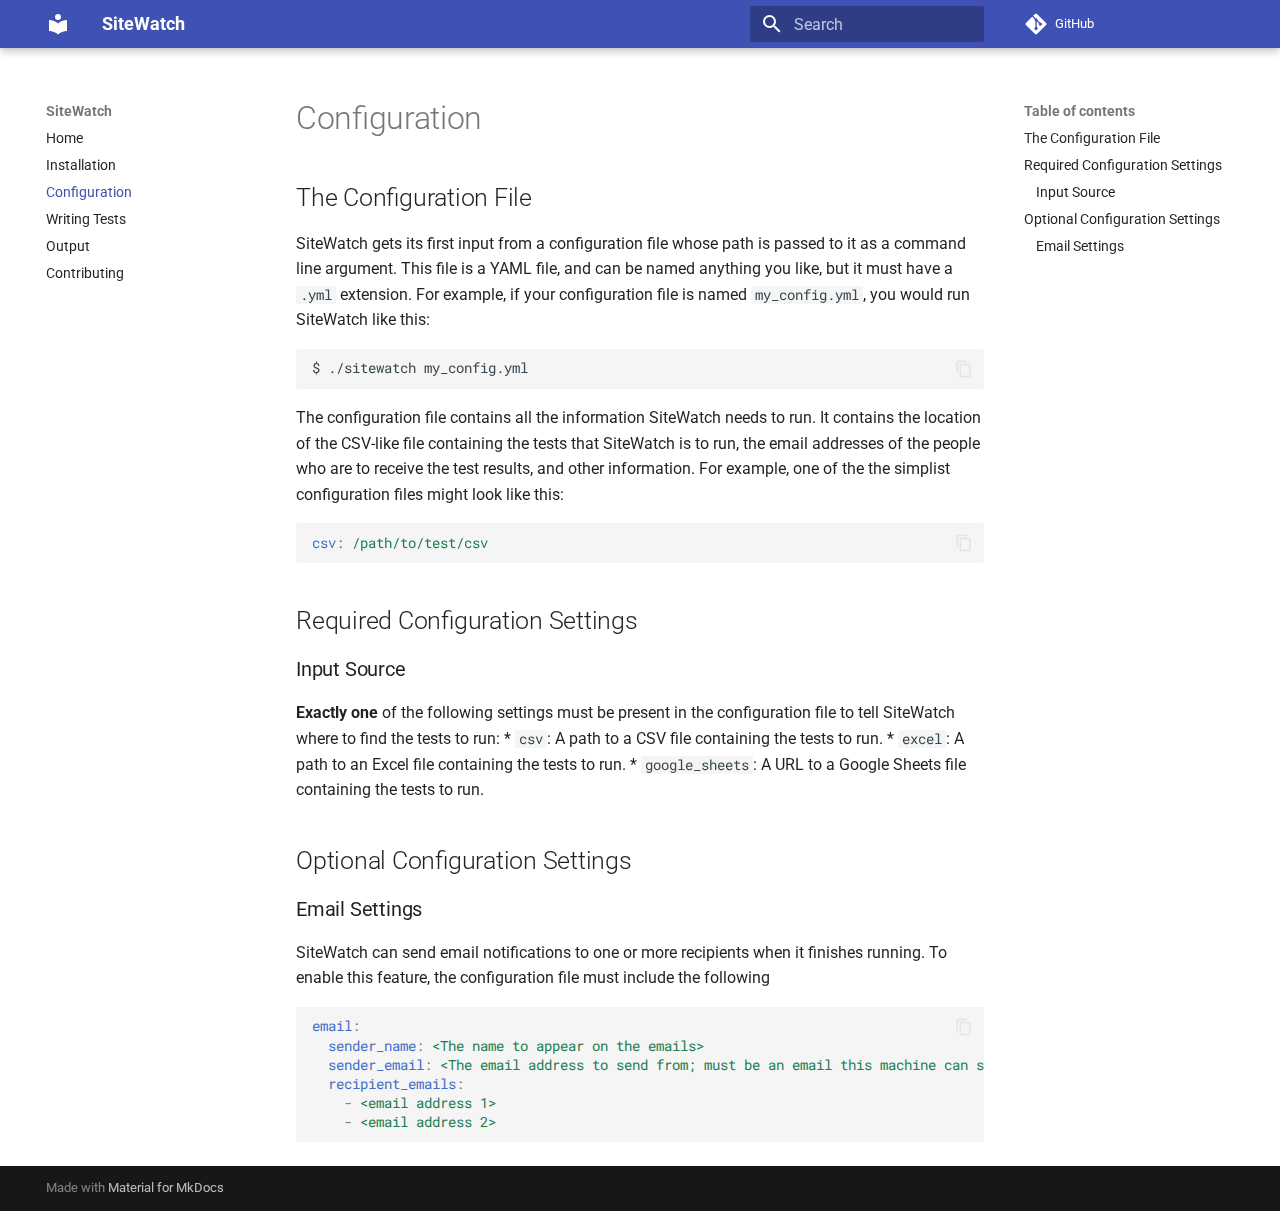
==== commit 7ea8e076: "Deployed 45bc3f6 with MkDocs version: 1.4.3" ====
--- a/configuration/index.html
+++ b/configuration/index.html
@@ -461,12 +461,12 @@
   <h1>Configuration</h1>
 
 <h2 id="the-configuration-file">The Configuration File</h2>
-<p>SiteWatch gets its first input from a configuration file whose path is passed to it as a command line argument. This file is a YAML file, and can be named anything you like, but it must have a <code>.yml</code> extension. For example, if your configuration file is named <code>my_config.yml</code>, you would run SiteWatch like this:</p>
-<pre><code class="language-bash">$ ./sitewatch my_config.yml
-</code></pre>
-<p>The configuration file contains all the information SiteWatch needs to run. It contains the location of the CSV-like file containing the tests that SiteWatch is to run, the email addresses of the people who are to receive the test results, and other information. For example, one of the the simplist configuration files might look like this:</p>
-<pre><code class="language-yaml">csv: /path/to/test/csv
-</code></pre>
+<p>SiteWatch gets its first input from a configuration file whose path is passed to it as a command line argument. This file is a YAML file, and can be named anything you like, but it must have a <code>.yml</code> extension. For example, if your configuration file is named <code>my_config.yml</code>, you would run SiteWatch like this:
+<div class="language-bash highlight"><pre><span></span><code><span id="__span-0-1"><a id="__codelineno-0-1" name="__codelineno-0-1" href="#__codelineno-0-1"></a>$<span class="w"> </span>./sitewatch<span class="w"> </span>my_config.yml
+</span></code></pre></div>
+The configuration file contains all the information SiteWatch needs to run. It contains the location of the CSV-like file containing the tests that SiteWatch is to run, the email addresses of the people who are to receive the test results, and other information. For example, one of the the simplist configuration files might look like this:
+<div class="language-yaml highlight"><pre><span></span><code><span id="__span-1-1"><a id="__codelineno-1-1" name="__codelineno-1-1" href="#__codelineno-1-1"></a><span class="nt">csv</span><span class="p">:</span><span class="w"> </span><span class="l l-Scalar l-Scalar-Plain">/path/to/test/csv</span>
+</span></code></pre></div></p>
 <h2 id="required-configuration-settings">Required Configuration Settings</h2>
 <h3 id="input-source">Input Source</h3>
 <p><strong>Exactly one</strong> of the following settings must be present in the configuration file to tell SiteWatch where to find the tests to run:
@@ -475,14 +475,14 @@
 * <code>google_sheets</code>: A URL to a Google Sheets file containing the tests to run.</p>
 <h2 id="optional-configuration-settings">Optional Configuration Settings</h2>
 <h3 id="email-settings">Email Settings</h3>
-<p>SiteWatch can send email notifications to one or more recipients when it finishes running. To enable this feature, the configuration file must include the following</p>
-<pre><code class="language-yaml">email:
-  sender_name: &lt;The name to appear on the emails&gt;
-  sender_email: &lt;The email address to send from; must be an email this machine can send from&gt;
-  recipient_emails: 
-    - &lt;email address 1&gt;
-    - &lt;email address 2&gt;
-</code></pre>
+<p>SiteWatch can send email notifications to one or more recipients when it finishes running. To enable this feature, the configuration file must include the following
+<div class="language-yaml highlight"><pre><span></span><code><span id="__span-2-1"><a id="__codelineno-2-1" name="__codelineno-2-1" href="#__codelineno-2-1"></a><span class="nt">email</span><span class="p">:</span>
+</span><span id="__span-2-2"><a id="__codelineno-2-2" name="__codelineno-2-2" href="#__codelineno-2-2"></a><span class="w">  </span><span class="nt">sender_name</span><span class="p">:</span><span class="w"> </span><span class="l l-Scalar l-Scalar-Plain">&lt;The name to appear on the emails&gt;</span>
+</span><span id="__span-2-3"><a id="__codelineno-2-3" name="__codelineno-2-3" href="#__codelineno-2-3"></a><span class="w">  </span><span class="nt">sender_email</span><span class="p">:</span><span class="w"> </span><span class="l l-Scalar l-Scalar-Plain">&lt;The email address to send from; must be an email this machine can send from&gt;</span>
+</span><span id="__span-2-4"><a id="__codelineno-2-4" name="__codelineno-2-4" href="#__codelineno-2-4"></a><span class="w">  </span><span class="nt">recipient_emails</span><span class="p">:</span><span class="w"> </span>
+</span><span id="__span-2-5"><a id="__codelineno-2-5" name="__codelineno-2-5" href="#__codelineno-2-5"></a><span class="w">    </span><span class="p p-Indicator">-</span><span class="w"> </span><span class="l l-Scalar l-Scalar-Plain">&lt;email address 1&gt;</span>
+</span><span id="__span-2-6"><a id="__codelineno-2-6" name="__codelineno-2-6" href="#__codelineno-2-6"></a><span class="w">    </span><span class="p p-Indicator">-</span><span class="w"> </span><span class="l l-Scalar l-Scalar-Plain">&lt;email address 2&gt;</span>
+</span></code></pre></div></p>
 
 
 
@@ -520,7 +520,7 @@
       <div class="md-dialog__inner md-typeset"></div>
     </div>
     
-    <script id="__config" type="application/json">{"base": "..", "features": [], "search": "../assets/javascripts/workers/search.208ed371.min.js", "translations": {"clipboard.copied": "Copied to clipboard", "clipboard.copy": "Copy to clipboard", "search.result.more.one": "1 more on this page", "search.result.more.other": "# more on this page", "search.result.none": "No matching documents", "search.result.one": "1 matching document", "search.result.other": "# matching documents", "search.result.placeholder": "Type to start searching", "search.result.term.missing": "Missing", "select.version": "Select version"}}</script>
+    <script id="__config" type="application/json">{"base": "..", "features": ["content.code.copy", "content.code.select", "content.code.annotate", "content.code.annotate"], "search": "../assets/javascripts/workers/search.208ed371.min.js", "translations": {"clipboard.copied": "Copied to clipboard", "clipboard.copy": "Copy to clipboard", "search.result.more.one": "1 more on this page", "search.result.more.other": "# more on this page", "search.result.none": "No matching documents", "search.result.one": "1 matching document", "search.result.other": "# matching documents", "search.result.placeholder": "Type to start searching", "search.result.term.missing": "Missing", "select.version": "Select version"}}</script>
     
     
       <script src="../assets/javascripts/bundle.b4d07000.min.js"></script>
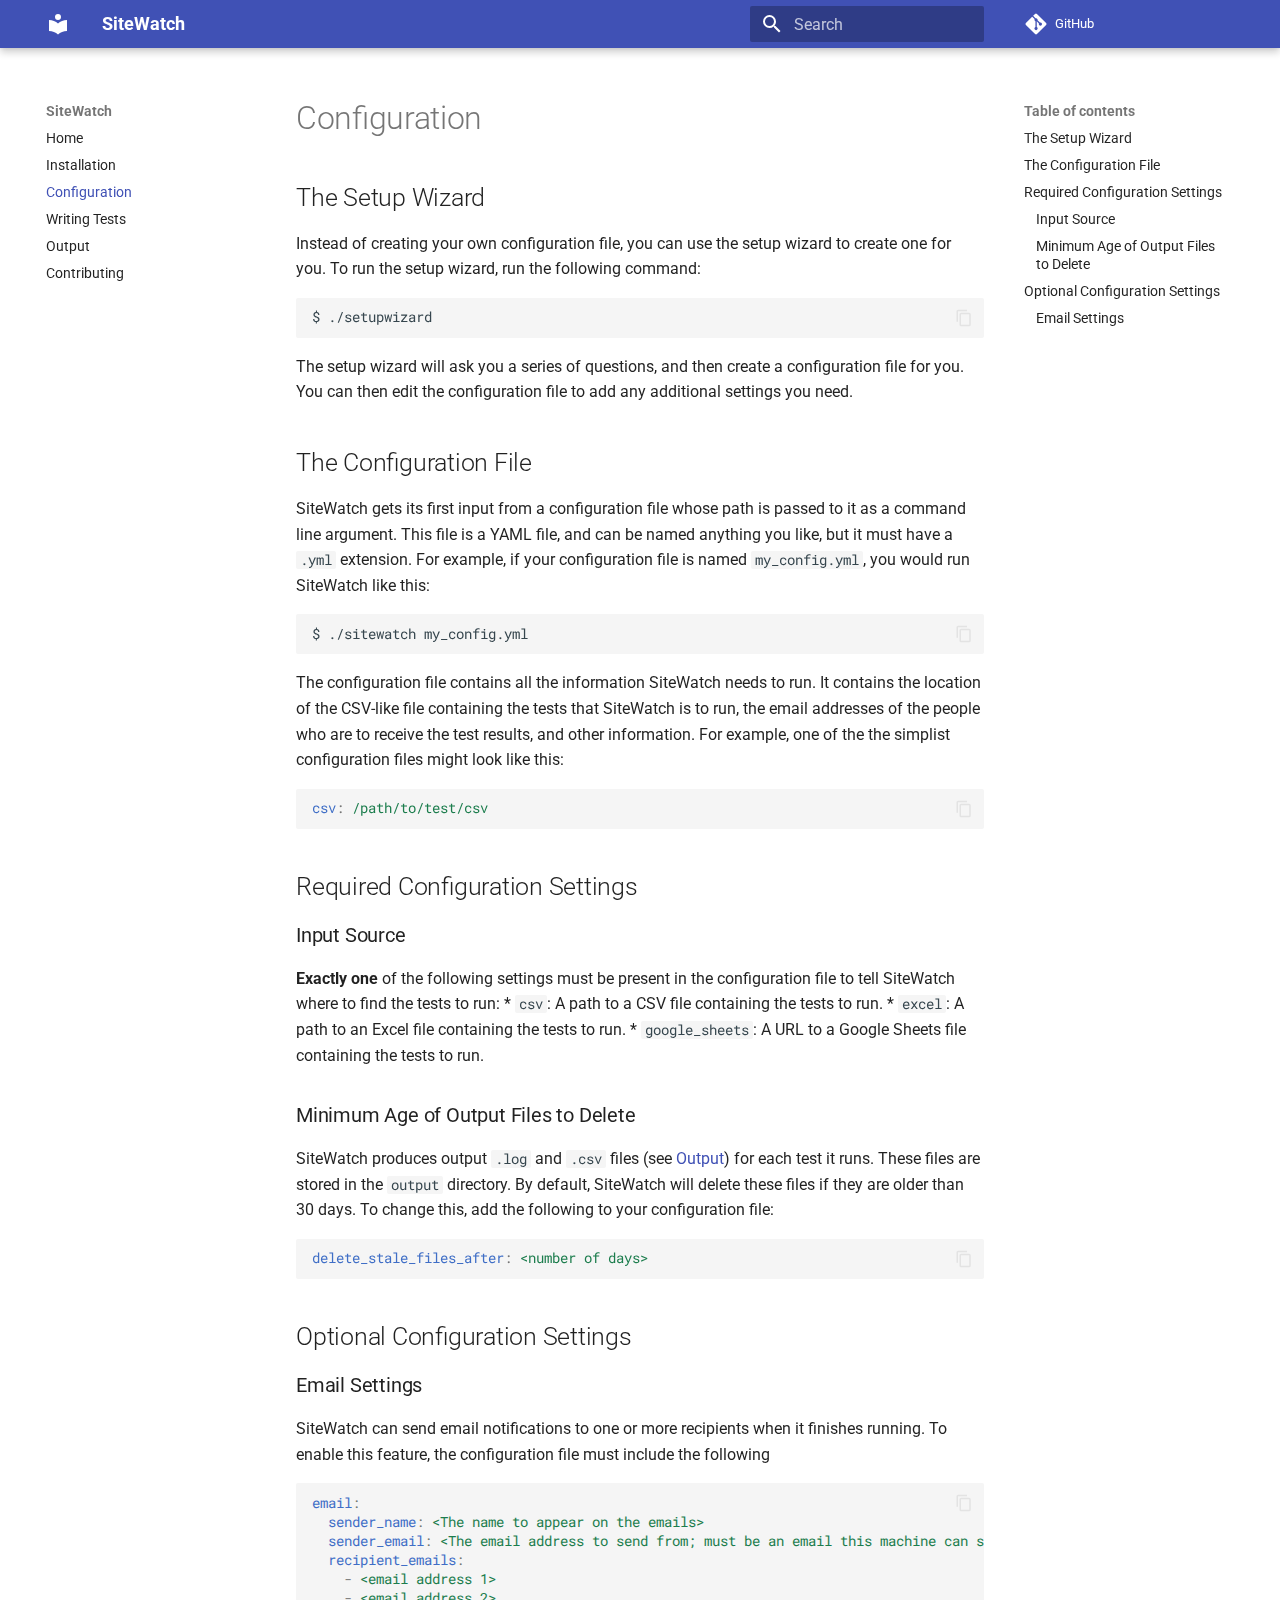
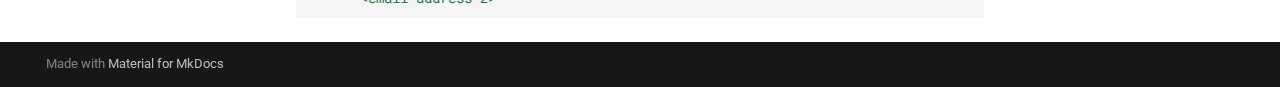
==== commit d7f2af37: "Deployed 6a3d3f0 with MkDocs version: 1.4.3" ====
--- a/configuration/index.html
+++ b/configuration/index.html
@@ -65,7 +65,7 @@
     <div data-md-component="skip">
       
         
-        <a href="#the-configuration-file" class="md-skip">
+        <a href="#configuration" class="md-skip">
           Skip to content
         </a>
       
@@ -246,6 +246,8 @@
       <input class="md-nav__toggle md-toggle" type="checkbox" id="__toc">
       
       
+        
+      
       
         <label class="md-nav__link md-nav__link--active" for="__toc">
           Configuration
@@ -261,6 +263,8 @@
 <nav class="md-nav md-nav--secondary" aria-label="Table of contents">
   
   
+  
+    
   
   
     <label class="md-nav__title" for="__toc">
@@ -270,6 +274,13 @@
     <ul class="md-nav__list" data-md-component="toc" data-md-scrollfix>
       
         <li class="md-nav__item">
+  <a href="#the-setup-wizard" class="md-nav__link">
+    The Setup Wizard
+  </a>
+  
+</li>
+      
+        <li class="md-nav__item">
   <a href="#the-configuration-file" class="md-nav__link">
     The Configuration File
   </a>
@@ -287,6 +298,13 @@
           <li class="md-nav__item">
   <a href="#input-source" class="md-nav__link">
     Input Source
+  </a>
+  
+</li>
+        
+          <li class="md-nav__item">
+  <a href="#minimum-age-of-output-files-to-delete" class="md-nav__link">
+    Minimum Age of Output Files to Delete
   </a>
   
 </li>
@@ -386,6 +404,8 @@
   
   
   
+    
+  
   
     <label class="md-nav__title" for="__toc">
       <span class="md-nav__icon md-icon"></span>
@@ -394,6 +414,13 @@
     <ul class="md-nav__list" data-md-component="toc" data-md-scrollfix>
       
         <li class="md-nav__item">
+  <a href="#the-setup-wizard" class="md-nav__link">
+    The Setup Wizard
+  </a>
+  
+</li>
+      
+        <li class="md-nav__item">
   <a href="#the-configuration-file" class="md-nav__link">
     The Configuration File
   </a>
@@ -411,6 +438,13 @@
           <li class="md-nav__item">
   <a href="#input-source" class="md-nav__link">
     Input Source
+  </a>
+  
+</li>
+        
+          <li class="md-nav__item">
+  <a href="#minimum-age-of-output-files-to-delete" class="md-nav__link">
+    Minimum Age of Output Files to Delete
   </a>
   
 </li>
@@ -458,14 +492,18 @@
   
 
 
-  <h1>Configuration</h1>
-
+<h1 id="configuration">Configuration</h1>
+<h2 id="the-setup-wizard">The Setup Wizard</h2>
+<p>Instead of creating your own configuration file, you can use the setup wizard to create one for you. To run the setup wizard, run the following command:
+<div class="language-bash highlight"><pre><span></span><code><span id="__span-0-1"><a id="__codelineno-0-1" name="__codelineno-0-1" href="#__codelineno-0-1"></a>$<span class="w"> </span>./setupwizard
+</span></code></pre></div>
+The setup wizard will ask you a series of questions, and then create a configuration file for you. You can then edit the configuration file to add any additional settings you need.</p>
 <h2 id="the-configuration-file">The Configuration File</h2>
 <p>SiteWatch gets its first input from a configuration file whose path is passed to it as a command line argument. This file is a YAML file, and can be named anything you like, but it must have a <code>.yml</code> extension. For example, if your configuration file is named <code>my_config.yml</code>, you would run SiteWatch like this:
-<div class="language-bash highlight"><pre><span></span><code><span id="__span-0-1"><a id="__codelineno-0-1" name="__codelineno-0-1" href="#__codelineno-0-1"></a>$<span class="w"> </span>./sitewatch<span class="w"> </span>my_config.yml
+<div class="language-bash highlight"><pre><span></span><code><span id="__span-1-1"><a id="__codelineno-1-1" name="__codelineno-1-1" href="#__codelineno-1-1"></a>$<span class="w"> </span>./sitewatch<span class="w"> </span>my_config.yml
 </span></code></pre></div>
 The configuration file contains all the information SiteWatch needs to run. It contains the location of the CSV-like file containing the tests that SiteWatch is to run, the email addresses of the people who are to receive the test results, and other information. For example, one of the the simplist configuration files might look like this:
-<div class="language-yaml highlight"><pre><span></span><code><span id="__span-1-1"><a id="__codelineno-1-1" name="__codelineno-1-1" href="#__codelineno-1-1"></a><span class="nt">csv</span><span class="p">:</span><span class="w"> </span><span class="l l-Scalar l-Scalar-Plain">/path/to/test/csv</span>
+<div class="language-yaml highlight"><pre><span></span><code><span id="__span-2-1"><a id="__codelineno-2-1" name="__codelineno-2-1" href="#__codelineno-2-1"></a><span class="nt">csv</span><span class="p">:</span><span class="w"> </span><span class="l l-Scalar l-Scalar-Plain">/path/to/test/csv</span>
 </span></code></pre></div></p>
 <h2 id="required-configuration-settings">Required Configuration Settings</h2>
 <h3 id="input-source">Input Source</h3>
@@ -473,15 +511,19 @@
 * <code>csv</code>: A path to a CSV file containing the tests to run.
 * <code>excel</code>: A path to an Excel file containing the tests to run.
 * <code>google_sheets</code>: A URL to a Google Sheets file containing the tests to run.</p>
+<h3 id="minimum-age-of-output-files-to-delete">Minimum Age of Output Files to Delete</h3>
+<p>SiteWatch produces output <code>.log</code> and <code>.csv</code> files (see <a href="../output/">Output</a>) for each test it runs. These files are stored in the <code>output</code> directory. By default, SiteWatch will delete these files if they are older than 30 days. To change this, add the following to your configuration file:
+<div class="language-yaml highlight"><pre><span></span><code><span id="__span-3-1"><a id="__codelineno-3-1" name="__codelineno-3-1" href="#__codelineno-3-1"></a><span class="nt">delete_stale_files_after</span><span class="p">:</span><span class="w"> </span><span class="l l-Scalar l-Scalar-Plain">&lt;number of days&gt;</span>
+</span></code></pre></div></p>
 <h2 id="optional-configuration-settings">Optional Configuration Settings</h2>
 <h3 id="email-settings">Email Settings</h3>
 <p>SiteWatch can send email notifications to one or more recipients when it finishes running. To enable this feature, the configuration file must include the following
-<div class="language-yaml highlight"><pre><span></span><code><span id="__span-2-1"><a id="__codelineno-2-1" name="__codelineno-2-1" href="#__codelineno-2-1"></a><span class="nt">email</span><span class="p">:</span>
-</span><span id="__span-2-2"><a id="__codelineno-2-2" name="__codelineno-2-2" href="#__codelineno-2-2"></a><span class="w">  </span><span class="nt">sender_name</span><span class="p">:</span><span class="w"> </span><span class="l l-Scalar l-Scalar-Plain">&lt;The name to appear on the emails&gt;</span>
-</span><span id="__span-2-3"><a id="__codelineno-2-3" name="__codelineno-2-3" href="#__codelineno-2-3"></a><span class="w">  </span><span class="nt">sender_email</span><span class="p">:</span><span class="w"> </span><span class="l l-Scalar l-Scalar-Plain">&lt;The email address to send from; must be an email this machine can send from&gt;</span>
-</span><span id="__span-2-4"><a id="__codelineno-2-4" name="__codelineno-2-4" href="#__codelineno-2-4"></a><span class="w">  </span><span class="nt">recipient_emails</span><span class="p">:</span><span class="w"> </span>
-</span><span id="__span-2-5"><a id="__codelineno-2-5" name="__codelineno-2-5" href="#__codelineno-2-5"></a><span class="w">    </span><span class="p p-Indicator">-</span><span class="w"> </span><span class="l l-Scalar l-Scalar-Plain">&lt;email address 1&gt;</span>
-</span><span id="__span-2-6"><a id="__codelineno-2-6" name="__codelineno-2-6" href="#__codelineno-2-6"></a><span class="w">    </span><span class="p p-Indicator">-</span><span class="w"> </span><span class="l l-Scalar l-Scalar-Plain">&lt;email address 2&gt;</span>
+<div class="language-yaml highlight"><pre><span></span><code><span id="__span-4-1"><a id="__codelineno-4-1" name="__codelineno-4-1" href="#__codelineno-4-1"></a><span class="nt">email</span><span class="p">:</span>
+</span><span id="__span-4-2"><a id="__codelineno-4-2" name="__codelineno-4-2" href="#__codelineno-4-2"></a><span class="w">  </span><span class="nt">sender_name</span><span class="p">:</span><span class="w"> </span><span class="l l-Scalar l-Scalar-Plain">&lt;The name to appear on the emails&gt;</span>
+</span><span id="__span-4-3"><a id="__codelineno-4-3" name="__codelineno-4-3" href="#__codelineno-4-3"></a><span class="w">  </span><span class="nt">sender_email</span><span class="p">:</span><span class="w"> </span><span class="l l-Scalar l-Scalar-Plain">&lt;The email address to send from; must be an email this machine can send from&gt;</span>
+</span><span id="__span-4-4"><a id="__codelineno-4-4" name="__codelineno-4-4" href="#__codelineno-4-4"></a><span class="w">  </span><span class="nt">recipient_emails</span><span class="p">:</span><span class="w"> </span>
+</span><span id="__span-4-5"><a id="__codelineno-4-5" name="__codelineno-4-5" href="#__codelineno-4-5"></a><span class="w">    </span><span class="p p-Indicator">-</span><span class="w"> </span><span class="l l-Scalar l-Scalar-Plain">&lt;email address 1&gt;</span>
+</span><span id="__span-4-6"><a id="__codelineno-4-6" name="__codelineno-4-6" href="#__codelineno-4-6"></a><span class="w">    </span><span class="p p-Indicator">-</span><span class="w"> </span><span class="l l-Scalar l-Scalar-Plain">&lt;email address 2&gt;</span>
 </span></code></pre></div></p>
 
 
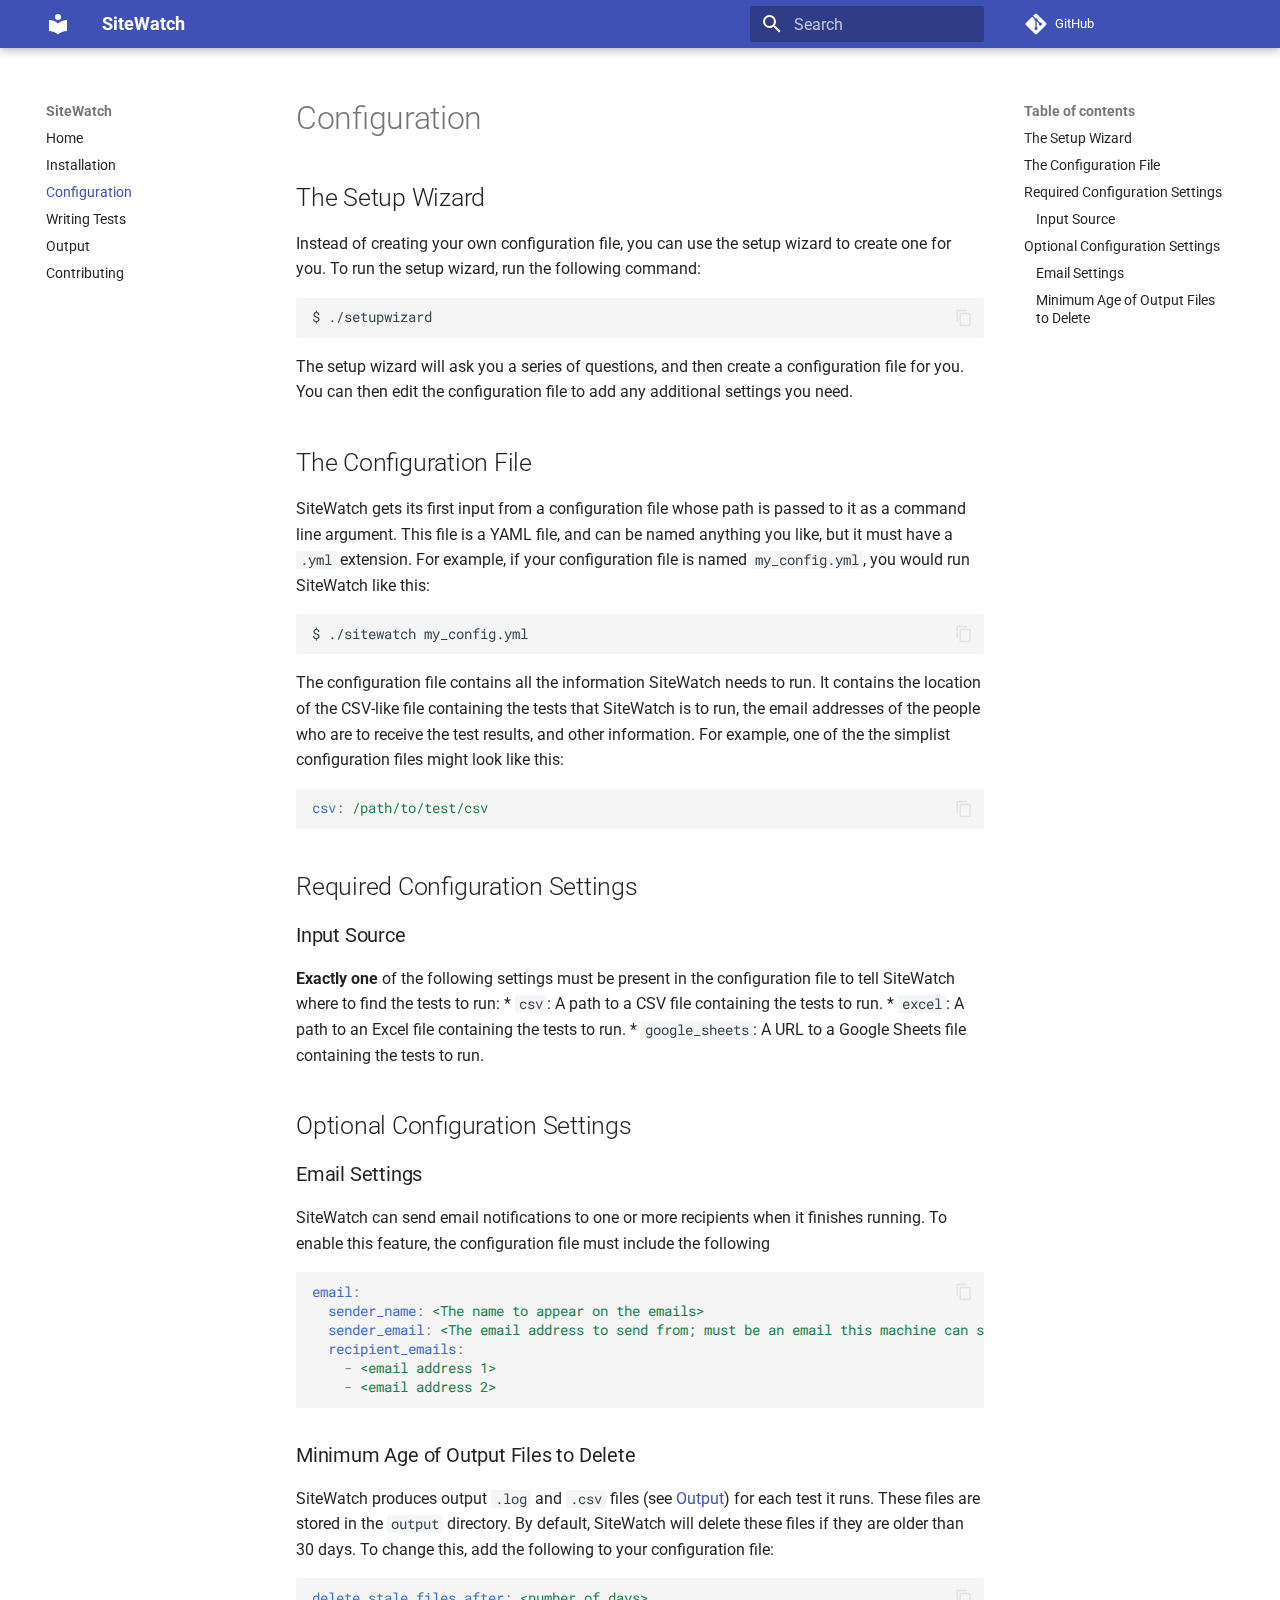
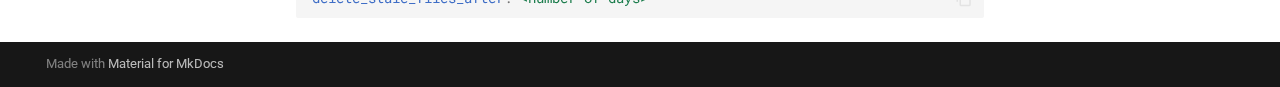
==== commit 5548050b: "Deployed 5b558e3 with MkDocs version: 1.4.3" ====
--- a/configuration/index.html
+++ b/configuration/index.html
@@ -302,29 +302,29 @@
   
 </li>
         
+      </ul>
+    </nav>
+  
+</li>
+      
+        <li class="md-nav__item">
+  <a href="#optional-configuration-settings" class="md-nav__link">
+    Optional Configuration Settings
+  </a>
+  
+    <nav class="md-nav" aria-label="Optional Configuration Settings">
+      <ul class="md-nav__list">
+        
+          <li class="md-nav__item">
+  <a href="#email-settings" class="md-nav__link">
+    Email Settings
+  </a>
+  
+</li>
+        
           <li class="md-nav__item">
   <a href="#minimum-age-of-output-files-to-delete" class="md-nav__link">
     Minimum Age of Output Files to Delete
-  </a>
-  
-</li>
-        
-      </ul>
-    </nav>
-  
-</li>
-      
-        <li class="md-nav__item">
-  <a href="#optional-configuration-settings" class="md-nav__link">
-    Optional Configuration Settings
-  </a>
-  
-    <nav class="md-nav" aria-label="Optional Configuration Settings">
-      <ul class="md-nav__list">
-        
-          <li class="md-nav__item">
-  <a href="#email-settings" class="md-nav__link">
-    Email Settings
   </a>
   
 </li>
@@ -442,29 +442,29 @@
   
 </li>
         
+      </ul>
+    </nav>
+  
+</li>
+      
+        <li class="md-nav__item">
+  <a href="#optional-configuration-settings" class="md-nav__link">
+    Optional Configuration Settings
+  </a>
+  
+    <nav class="md-nav" aria-label="Optional Configuration Settings">
+      <ul class="md-nav__list">
+        
+          <li class="md-nav__item">
+  <a href="#email-settings" class="md-nav__link">
+    Email Settings
+  </a>
+  
+</li>
+        
           <li class="md-nav__item">
   <a href="#minimum-age-of-output-files-to-delete" class="md-nav__link">
     Minimum Age of Output Files to Delete
-  </a>
-  
-</li>
-        
-      </ul>
-    </nav>
-  
-</li>
-      
-        <li class="md-nav__item">
-  <a href="#optional-configuration-settings" class="md-nav__link">
-    Optional Configuration Settings
-  </a>
-  
-    <nav class="md-nav" aria-label="Optional Configuration Settings">
-      <ul class="md-nav__list">
-        
-          <li class="md-nav__item">
-  <a href="#email-settings" class="md-nav__link">
-    Email Settings
   </a>
   
 </li>
@@ -511,19 +511,19 @@
 * <code>csv</code>: A path to a CSV file containing the tests to run.
 * <code>excel</code>: A path to an Excel file containing the tests to run.
 * <code>google_sheets</code>: A URL to a Google Sheets file containing the tests to run.</p>
-<h3 id="minimum-age-of-output-files-to-delete">Minimum Age of Output Files to Delete</h3>
-<p>SiteWatch produces output <code>.log</code> and <code>.csv</code> files (see <a href="../output/">Output</a>) for each test it runs. These files are stored in the <code>output</code> directory. By default, SiteWatch will delete these files if they are older than 30 days. To change this, add the following to your configuration file:
-<div class="language-yaml highlight"><pre><span></span><code><span id="__span-3-1"><a id="__codelineno-3-1" name="__codelineno-3-1" href="#__codelineno-3-1"></a><span class="nt">delete_stale_files_after</span><span class="p">:</span><span class="w"> </span><span class="l l-Scalar l-Scalar-Plain">&lt;number of days&gt;</span>
-</span></code></pre></div></p>
 <h2 id="optional-configuration-settings">Optional Configuration Settings</h2>
 <h3 id="email-settings">Email Settings</h3>
 <p>SiteWatch can send email notifications to one or more recipients when it finishes running. To enable this feature, the configuration file must include the following
-<div class="language-yaml highlight"><pre><span></span><code><span id="__span-4-1"><a id="__codelineno-4-1" name="__codelineno-4-1" href="#__codelineno-4-1"></a><span class="nt">email</span><span class="p">:</span>
-</span><span id="__span-4-2"><a id="__codelineno-4-2" name="__codelineno-4-2" href="#__codelineno-4-2"></a><span class="w">  </span><span class="nt">sender_name</span><span class="p">:</span><span class="w"> </span><span class="l l-Scalar l-Scalar-Plain">&lt;The name to appear on the emails&gt;</span>
-</span><span id="__span-4-3"><a id="__codelineno-4-3" name="__codelineno-4-3" href="#__codelineno-4-3"></a><span class="w">  </span><span class="nt">sender_email</span><span class="p">:</span><span class="w"> </span><span class="l l-Scalar l-Scalar-Plain">&lt;The email address to send from; must be an email this machine can send from&gt;</span>
-</span><span id="__span-4-4"><a id="__codelineno-4-4" name="__codelineno-4-4" href="#__codelineno-4-4"></a><span class="w">  </span><span class="nt">recipient_emails</span><span class="p">:</span><span class="w"> </span>
-</span><span id="__span-4-5"><a id="__codelineno-4-5" name="__codelineno-4-5" href="#__codelineno-4-5"></a><span class="w">    </span><span class="p p-Indicator">-</span><span class="w"> </span><span class="l l-Scalar l-Scalar-Plain">&lt;email address 1&gt;</span>
-</span><span id="__span-4-6"><a id="__codelineno-4-6" name="__codelineno-4-6" href="#__codelineno-4-6"></a><span class="w">    </span><span class="p p-Indicator">-</span><span class="w"> </span><span class="l l-Scalar l-Scalar-Plain">&lt;email address 2&gt;</span>
+<div class="language-yaml highlight"><pre><span></span><code><span id="__span-3-1"><a id="__codelineno-3-1" name="__codelineno-3-1" href="#__codelineno-3-1"></a><span class="nt">email</span><span class="p">:</span>
+</span><span id="__span-3-2"><a id="__codelineno-3-2" name="__codelineno-3-2" href="#__codelineno-3-2"></a><span class="w">  </span><span class="nt">sender_name</span><span class="p">:</span><span class="w"> </span><span class="l l-Scalar l-Scalar-Plain">&lt;The name to appear on the emails&gt;</span>
+</span><span id="__span-3-3"><a id="__codelineno-3-3" name="__codelineno-3-3" href="#__codelineno-3-3"></a><span class="w">  </span><span class="nt">sender_email</span><span class="p">:</span><span class="w"> </span><span class="l l-Scalar l-Scalar-Plain">&lt;The email address to send from; must be an email this machine can send from&gt;</span>
+</span><span id="__span-3-4"><a id="__codelineno-3-4" name="__codelineno-3-4" href="#__codelineno-3-4"></a><span class="w">  </span><span class="nt">recipient_emails</span><span class="p">:</span><span class="w"> </span>
+</span><span id="__span-3-5"><a id="__codelineno-3-5" name="__codelineno-3-5" href="#__codelineno-3-5"></a><span class="w">    </span><span class="p p-Indicator">-</span><span class="w"> </span><span class="l l-Scalar l-Scalar-Plain">&lt;email address 1&gt;</span>
+</span><span id="__span-3-6"><a id="__codelineno-3-6" name="__codelineno-3-6" href="#__codelineno-3-6"></a><span class="w">    </span><span class="p p-Indicator">-</span><span class="w"> </span><span class="l l-Scalar l-Scalar-Plain">&lt;email address 2&gt;</span>
+</span></code></pre></div></p>
+<h3 id="minimum-age-of-output-files-to-delete">Minimum Age of Output Files to Delete</h3>
+<p>SiteWatch produces output <code>.log</code> and <code>.csv</code> files (see <a href="../output/">Output</a>) for each test it runs. These files are stored in the <code>output</code> directory. By default, SiteWatch will delete these files if they are older than 30 days. To change this, add the following to your configuration file:
+<div class="language-yaml highlight"><pre><span></span><code><span id="__span-4-1"><a id="__codelineno-4-1" name="__codelineno-4-1" href="#__codelineno-4-1"></a><span class="nt">delete_stale_files_after</span><span class="p">:</span><span class="w"> </span><span class="l l-Scalar l-Scalar-Plain">&lt;number of days&gt;</span>
 </span></code></pre></div></p>
 
 
@@ -562,7 +562,7 @@
       <div class="md-dialog__inner md-typeset"></div>
     </div>
     
-    <script id="__config" type="application/json">{"base": "..", "features": ["content.code.copy", "content.code.select", "content.code.annotate", "content.code.annotate"], "search": "../assets/javascripts/workers/search.208ed371.min.js", "translations": {"clipboard.copied": "Copied to clipboard", "clipboard.copy": "Copy to clipboard", "search.result.more.one": "1 more on this page", "search.result.more.other": "# more on this page", "search.result.none": "No matching documents", "search.result.one": "1 matching document", "search.result.other": "# matching documents", "search.result.placeholder": "Type to start searching", "search.result.term.missing": "Missing", "select.version": "Select version"}}</script>
+    <script id="__config" type="application/json">{"base": "..", "features": ["content.code.copy", "content.code.select", "content.code.annotate", "content.code.annotate", "meta.author"], "search": "../assets/javascripts/workers/search.208ed371.min.js", "translations": {"clipboard.copied": "Copied to clipboard", "clipboard.copy": "Copy to clipboard", "search.result.more.one": "1 more on this page", "search.result.more.other": "# more on this page", "search.result.none": "No matching documents", "search.result.one": "1 matching document", "search.result.other": "# matching documents", "search.result.placeholder": "Type to start searching", "search.result.term.missing": "Missing", "select.version": "Select version"}}</script>
     
     
       <script src="../assets/javascripts/bundle.b4d07000.min.js"></script>
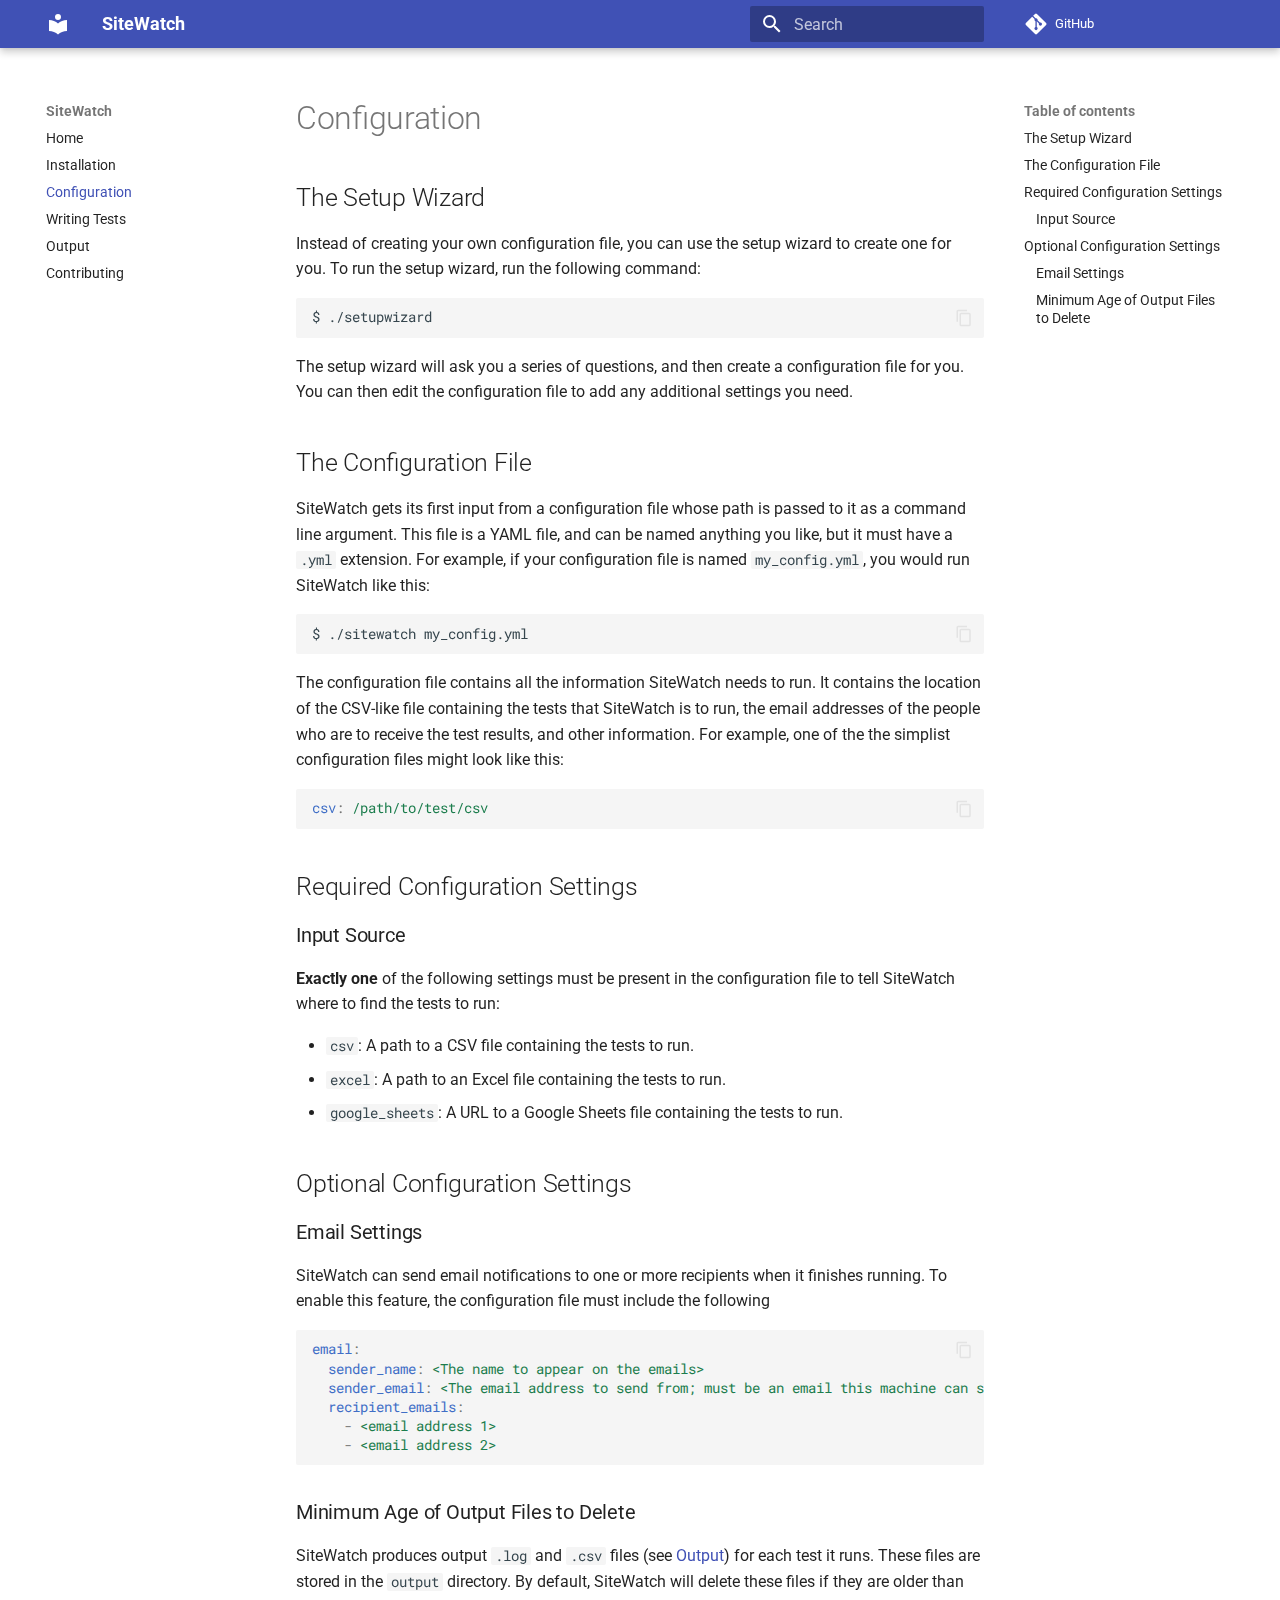
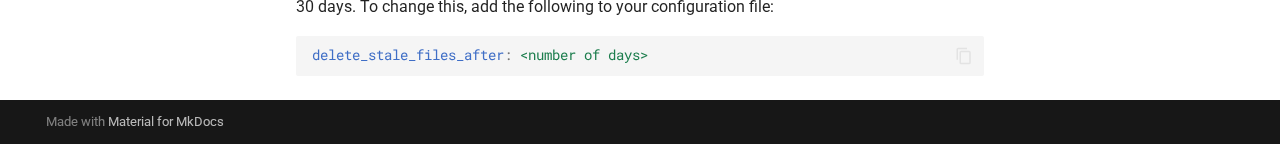
==== commit 5afa0a0e: "Deployed 8a7651d with MkDocs version: 1.4.3" ====
--- a/configuration/index.html
+++ b/configuration/index.html
@@ -507,10 +507,12 @@
 </span></code></pre></div></p>
 <h2 id="required-configuration-settings">Required Configuration Settings</h2>
 <h3 id="input-source">Input Source</h3>
-<p><strong>Exactly one</strong> of the following settings must be present in the configuration file to tell SiteWatch where to find the tests to run:
-* <code>csv</code>: A path to a CSV file containing the tests to run.
-* <code>excel</code>: A path to an Excel file containing the tests to run.
-* <code>google_sheets</code>: A URL to a Google Sheets file containing the tests to run.</p>
+<p><strong>Exactly one</strong> of the following settings must be present in the configuration file to tell SiteWatch where to find the tests to run:</p>
+<ul>
+<li><code>csv</code>: A path to a CSV file containing the tests to run.</li>
+<li><code>excel</code>: A path to an Excel file containing the tests to run.</li>
+<li><code>google_sheets</code>: A URL to a Google Sheets file containing the tests to run.</li>
+</ul>
 <h2 id="optional-configuration-settings">Optional Configuration Settings</h2>
 <h3 id="email-settings">Email Settings</h3>
 <p>SiteWatch can send email notifications to one or more recipients when it finishes running. To enable this feature, the configuration file must include the following
